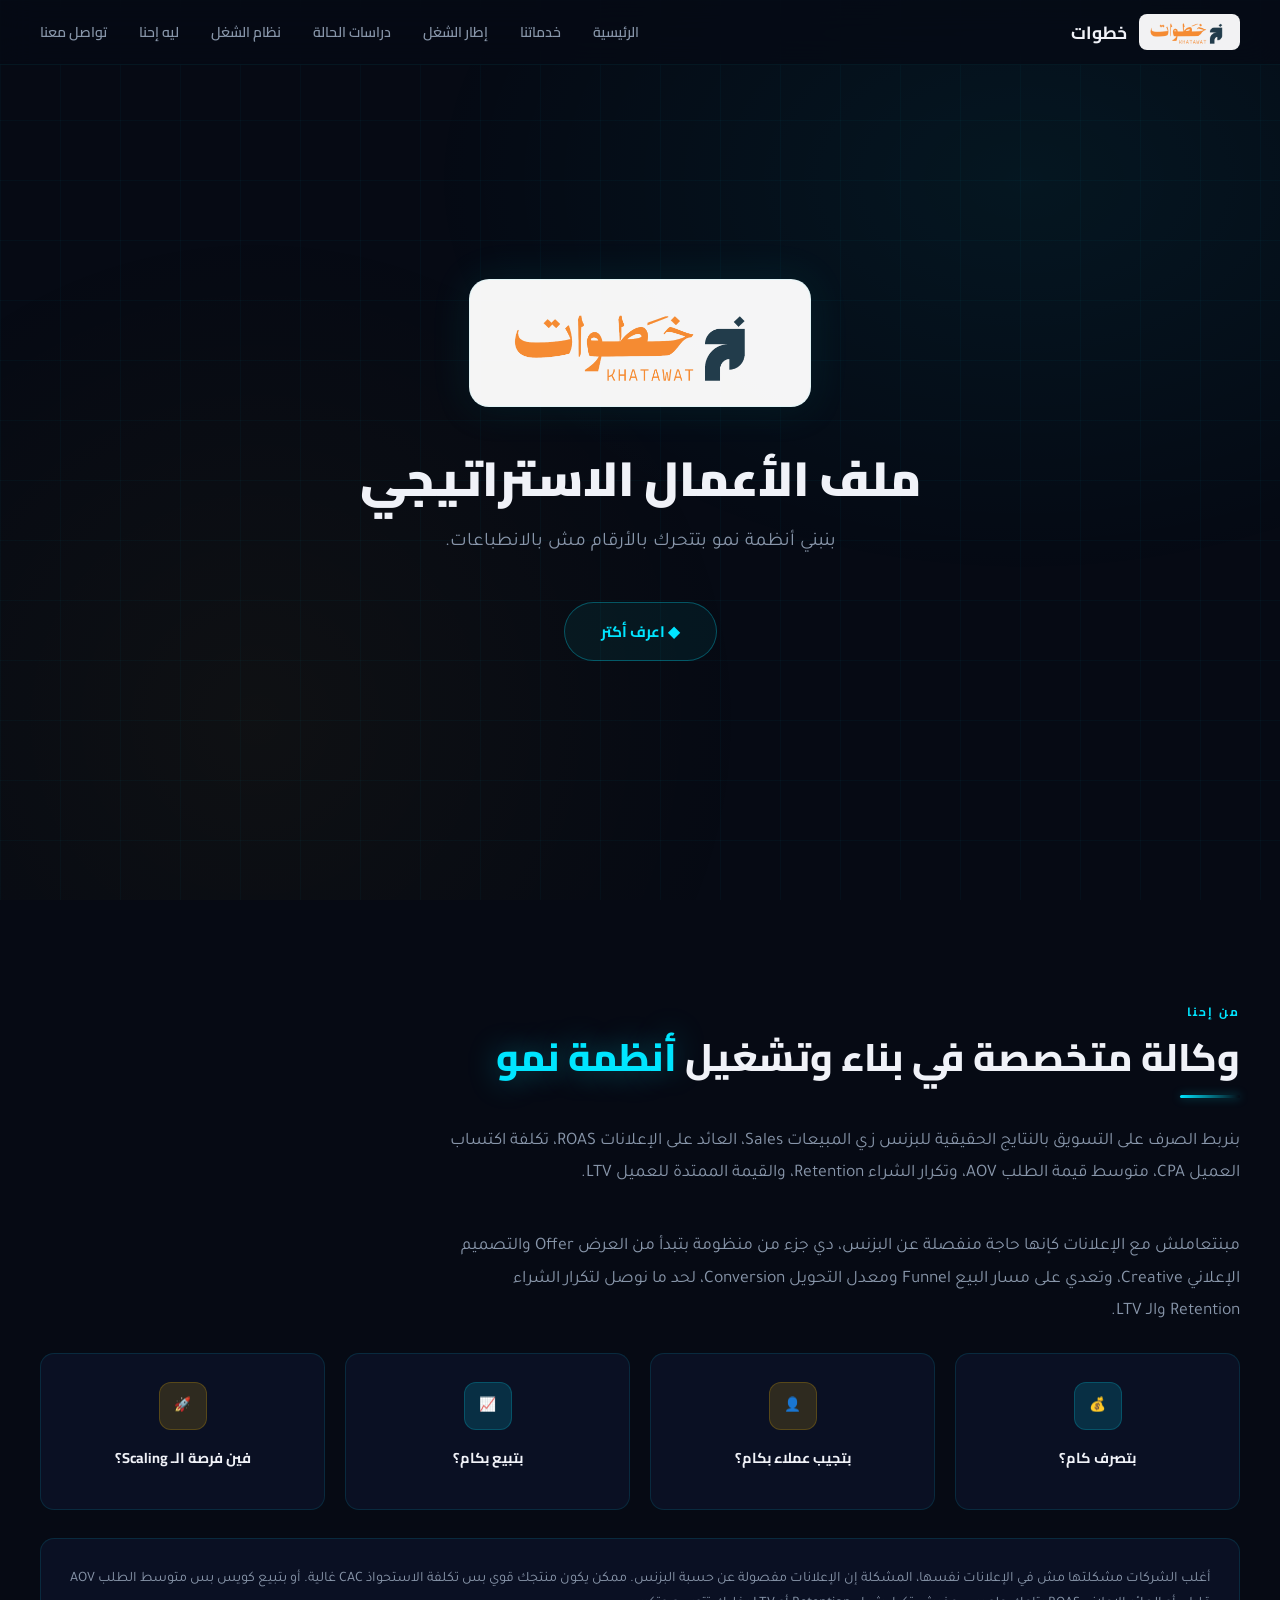
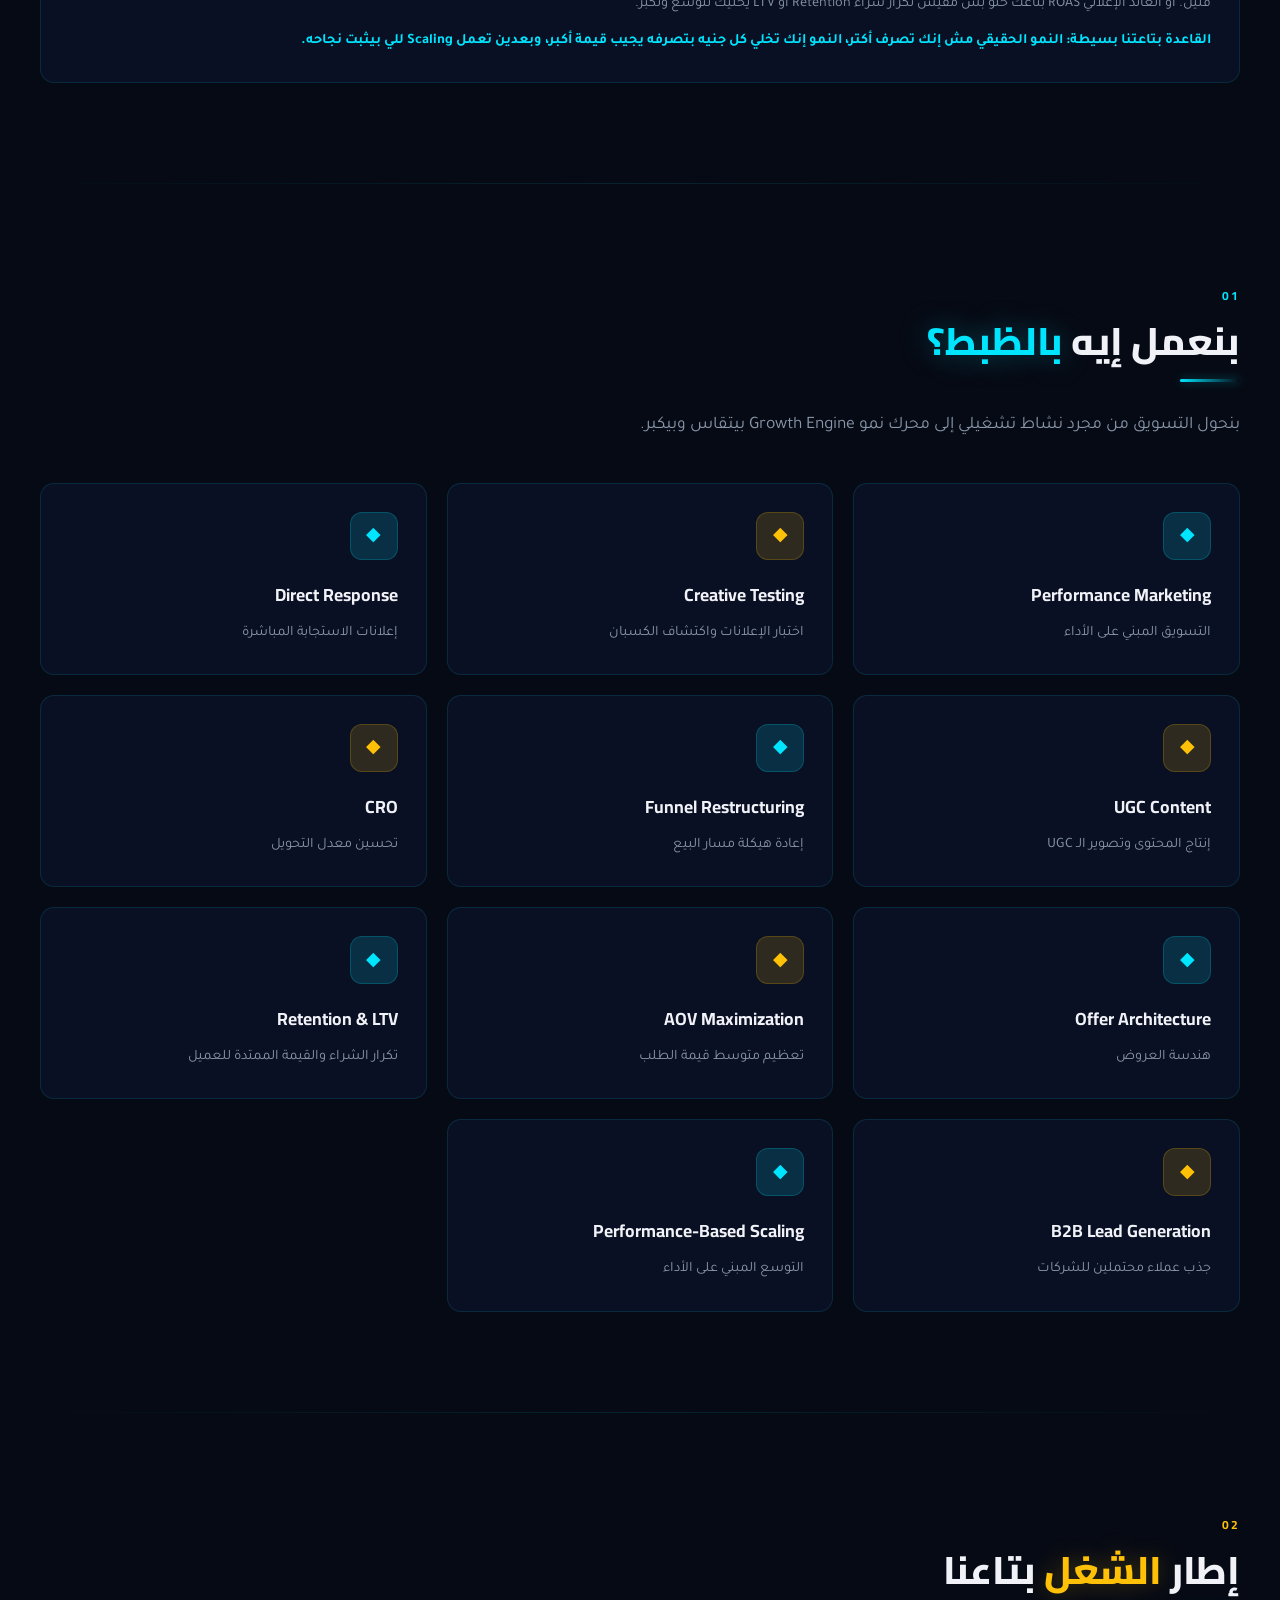
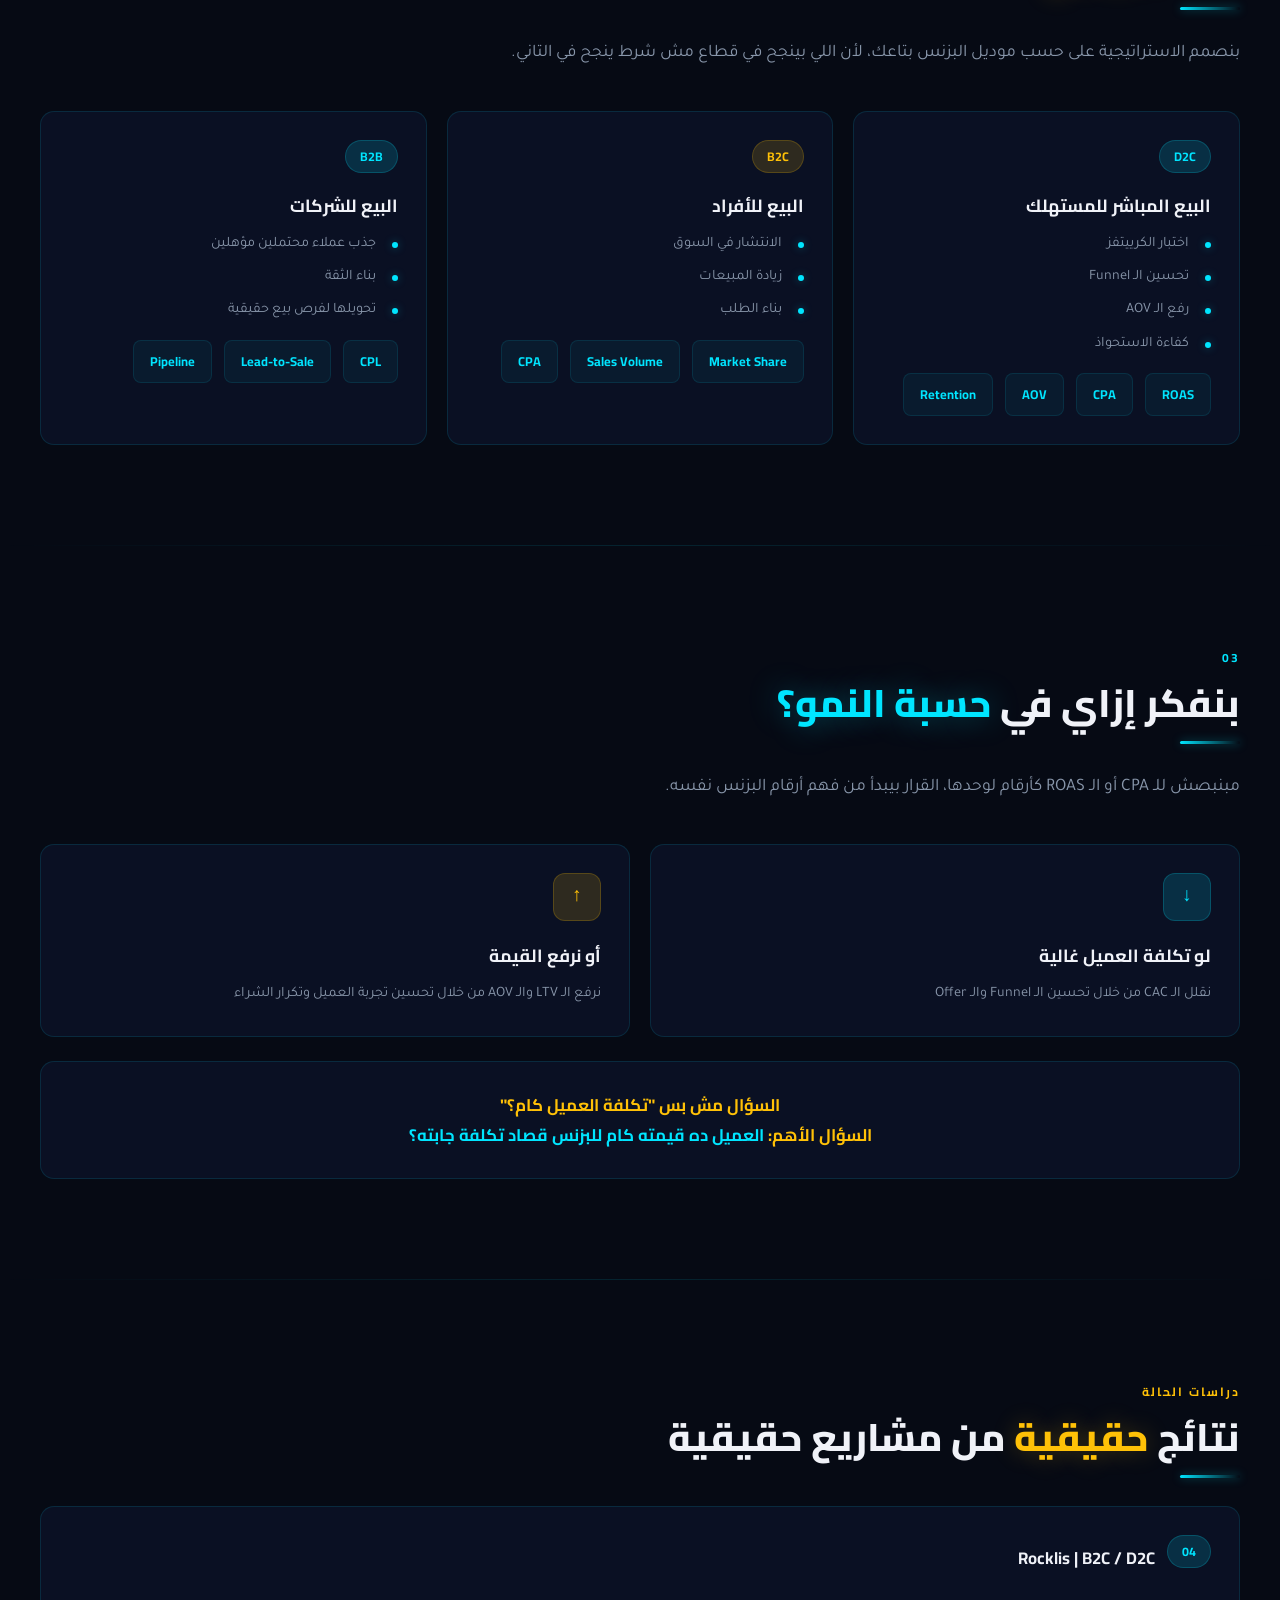
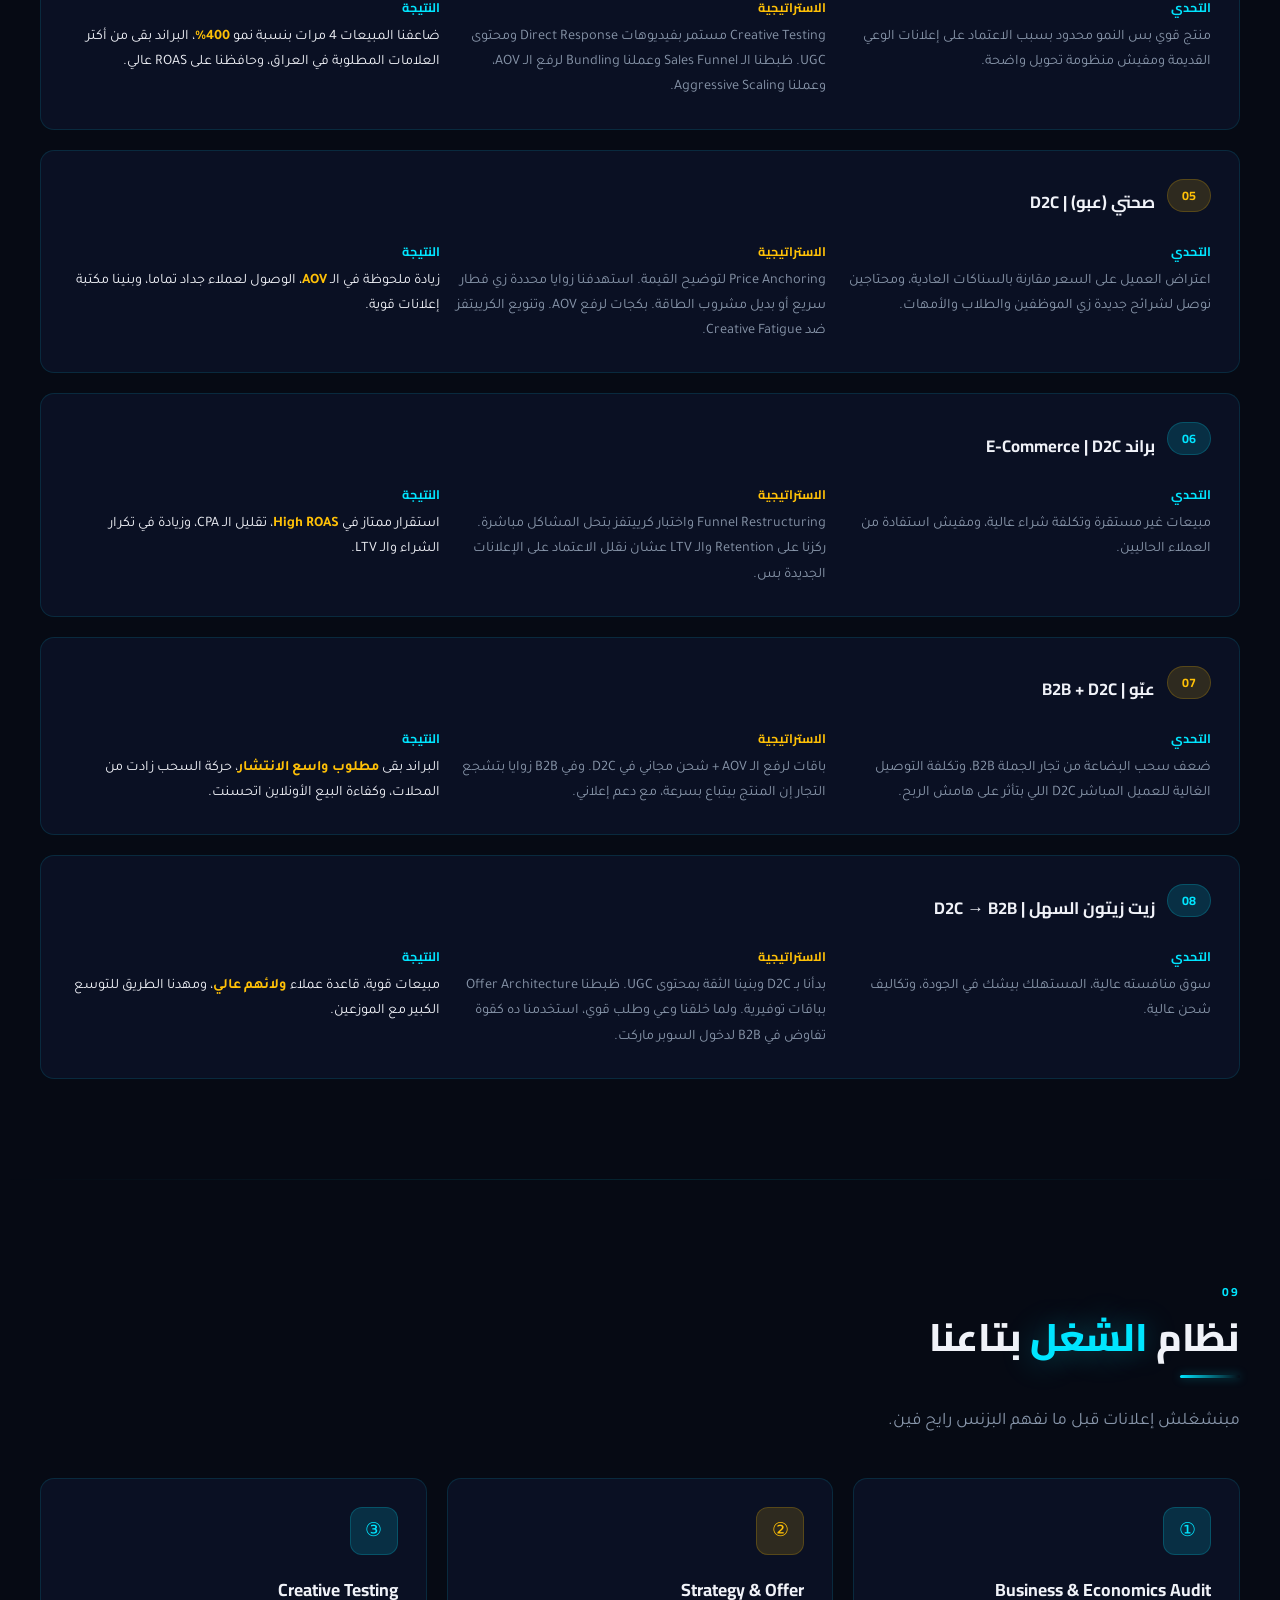
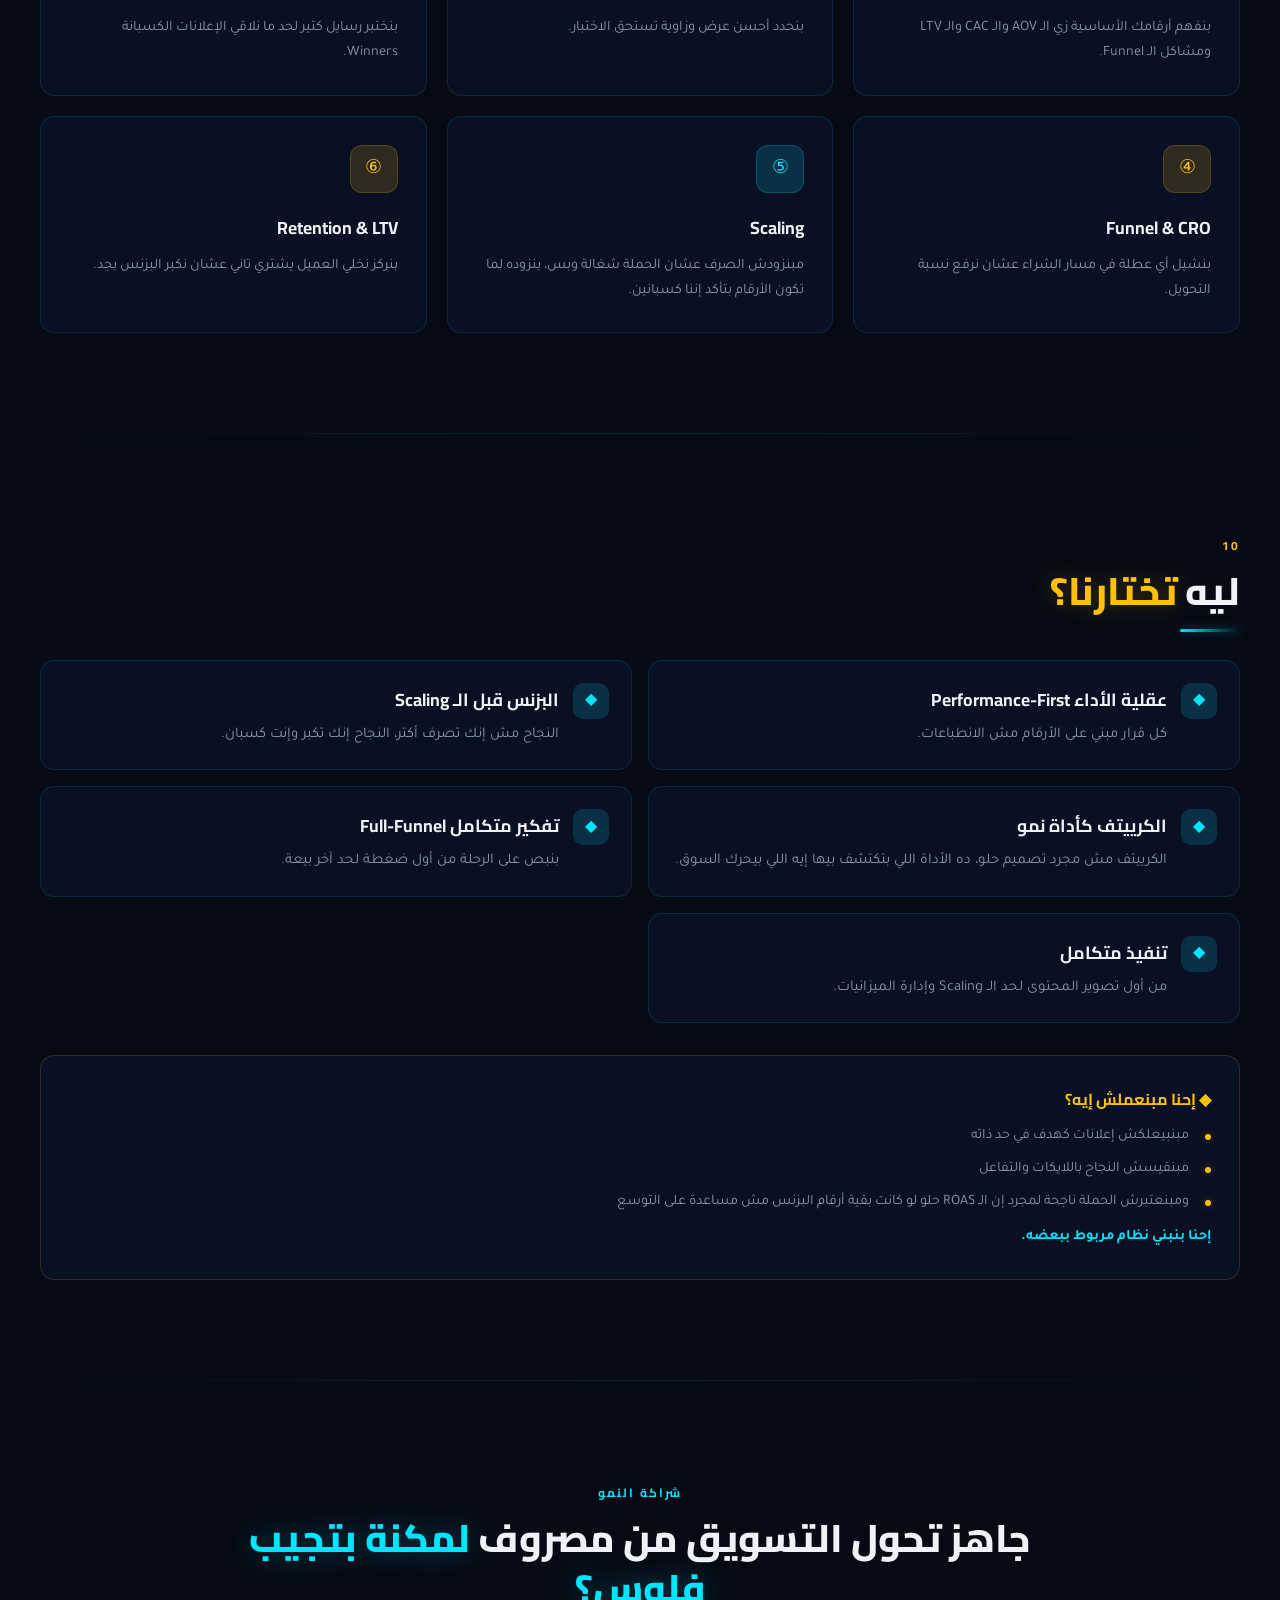
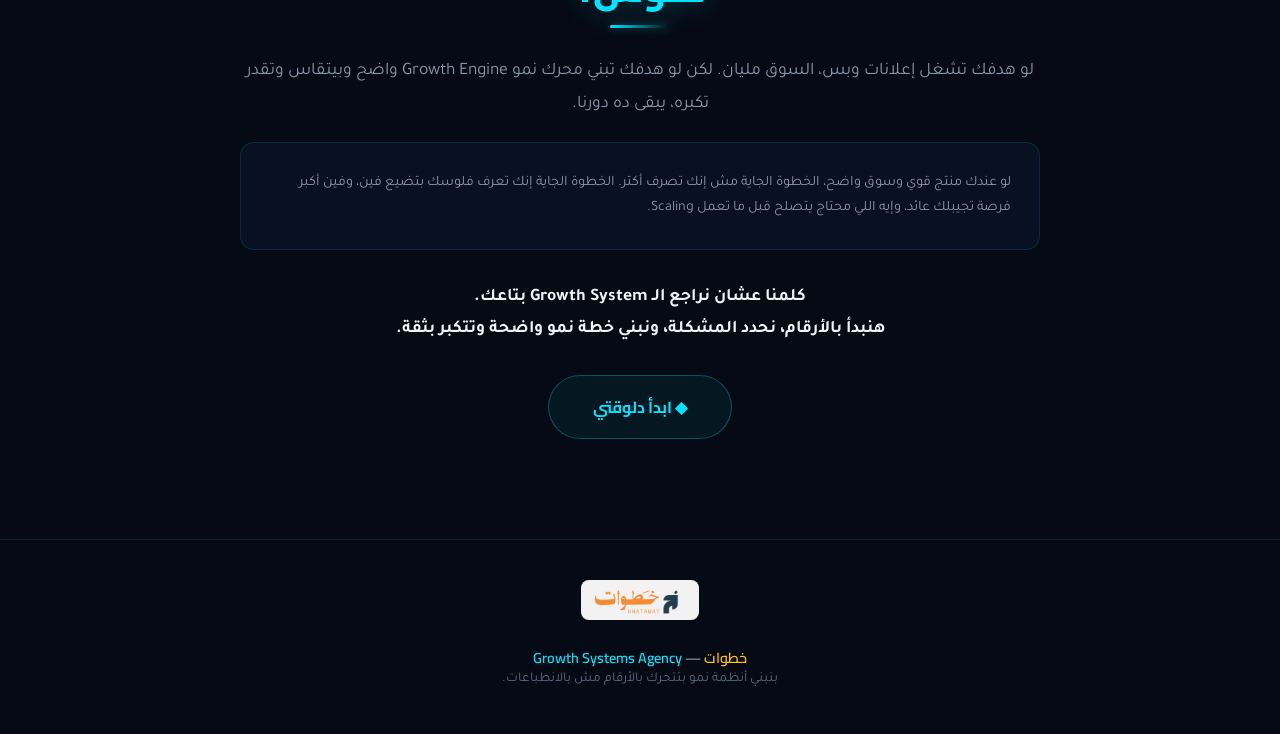
==== index.html @ 9c373b52 "feat: Khatawat Growth Systems portfolio — same design as pitch deck" ====
<!DOCTYPE html>
<html lang="ar" dir="rtl">
<head>
  <meta charset="UTF-8">
  <meta name="viewport" content="width=device-width, initial-scale=1.0">
  <title>خطوات | ملف الأعمال الاستراتيجي — Growth Systems Agency</title>
  <meta name="description" content="وكالة خطوات — بنبني أنظمة نمو بتتحرك بالأرقام مش بالانطباعات. Performance Marketing, Growth Systems, ROAS, CPA, LTV.">
  <link rel="stylesheet" href="css/styles.css">
  <link rel="icon" type="image/png" href="assets/logo.png">
</head>
<body>

<div class="bg-grid"></div>
<div class="bg-radial"></div>

<!-- ── Navbar ── -->
<nav class="navbar">
  <div class="nav-logo">
    <img src="assets/logo.png" alt="خطوات">
    <span>خطوات</span>
  </div>
  <button class="nav-toggle" aria-label="القائمة">☰</button>
  <div class="nav-links">
    <a href="#hero">الرئيسية</a>
    <a href="#services">خدماتنا</a>
    <a href="#framework">إطار الشغل</a>
    <a href="#cases">دراسات الحالة</a>
    <a href="#system">نظام الشغل</a>
    <a href="#why">ليه إحنا</a>
    <a href="#cta">تواصل معنا</a>
  </div>
</nav>

<!-- ═══════════ HERO ═══════════ -->
<section class="hero" id="hero">
  <div class="hero-logo reveal">
    <img src="assets/logo.png" alt="خطوات — Khatawat">
  </div>
  <h1 class="hero-title reveal">ملف الأعمال <span class="cyan">الاستراتيجي</span></h1>
  <p class="hero-sub reveal">بنبني أنظمة نمو بتتحرك بالأرقام مش بالانطباعات.</p>
  <a href="#about" class="hero-cta reveal">◆ اعرف أكتر</a>
</section>

<!-- ═══════════ ABOUT ═══════════ -->
<section class="section" id="about">
  <div class="section-label reveal">من إحنا</div>
  <h2 class="section-title reveal">وكالة متخصصة في بناء وتشغيل <span class="cyan">أنظمة نمو</span></h2>
  <div class="title-line reveal"></div>
  <p class="section-desc reveal">بنربط الصرف على التسويق بالنتايج الحقيقية للبزنس زي المبيعات Sales، العائد على الإعلانات ROAS، تكلفة اكتساب العميل CPA، متوسط قيمة الطلب AOV، وتكرار الشراء Retention، والقيمة الممتدة للعميل LTV.</p>
  <p class="section-desc reveal" style="margin-bottom: 24px;">مبنتعاملش مع الإعلانات كإنها حاجة منفصلة عن البزنس، دي جزء من منظومة بتبدأ من العرض Offer والتصميم الإعلاني Creative، وتعدي على مسار البيع Funnel ومعدل التحويل Conversion، لحد ما نوصل لتكرار الشراء Retention والـ LTV.</p>

  <div class="cards-grid cols-4 reveal">
    <div class="card" style="text-align:center;">
      <div class="card-icon" style="margin:0 auto 14px;"><span style="font-size:0.85rem;">💰</span></div>
      <div class="card-title" style="font-size:0.9rem;">بتصرف كام؟</div>
    </div>
    <div class="card" style="text-align:center;">
      <div class="card-icon gold" style="margin:0 auto 14px;"><span style="font-size:0.85rem;">👤</span></div>
      <div class="card-title" style="font-size:0.9rem;">بتجيب عملاء بكام؟</div>
    </div>
    <div class="card" style="text-align:center;">
      <div class="card-icon" style="margin:0 auto 14px;"><span style="font-size:0.85rem;">📈</span></div>
      <div class="card-title" style="font-size:0.9rem;">بتبيع بكام؟</div>
    </div>
    <div class="card" style="text-align:center;">
      <div class="card-icon gold" style="margin:0 auto 14px;"><span style="font-size:0.85rem;">🚀</span></div>
      <div class="card-title" style="font-size:0.9rem;">فين فرصة الـ Scaling؟</div>
    </div>
  </div>

  <div class="case-card reveal" style="margin-top:28px;">
    <p class="card-text">أغلب الشركات مشكلتها مش في الإعلانات نفسها، المشكلة إن الإعلانات مفصولة عن حسبة البزنس. ممكن يكون منتجك قوي بس تكلفة الاستحواذ CAC غالية. أو بتبيع كويس بس متوسط الطلب AOV قليل. أو العائد الإعلاني ROAS بتاعك حلو بس مفيش تكرار شراء Retention أو LTV يخليك تتوسع وتكبر.</p>
    <p class="card-text" style="margin-top:12px; color:var(--accent-cyan); font-weight:600;">القاعدة بتاعتنا بسيطة: النمو الحقيقي مش إنك تصرف أكتر، النمو إنك تخلي كل جنيه بتصرفه يجيب قيمة أكبر، وبعدين تعمل Scaling للي بيثبت نجاحه.</p>
  </div>
</section>

<div class="section-divider"></div>

<!-- ═══════════ 01: SERVICES ═══════════ -->
<section class="section" id="services">
  <div class="section-label reveal">01</div>
  <h2 class="section-title reveal">بنعمل إيه <span class="cyan">بالظبط؟</span></h2>
  <div class="title-line reveal"></div>
  <p class="section-desc reveal">بنحول التسويق من مجرد نشاط تشغيلي إلى محرك نمو Growth Engine بيتقاس وبيكبر.</p>

  <div class="cards-grid cols-3">
    <div class="card reveal">
      <div class="card-icon">◆</div>
      <div class="card-title">Performance Marketing</div>
      <div class="card-text">التسويق المبني على الأداء</div>
    </div>
    <div class="card reveal">
      <div class="card-icon gold">◆</div>
      <div class="card-title">Creative Testing</div>
      <div class="card-text">اختبار الإعلانات واكتشاف الكسبان</div>
    </div>
    <div class="card reveal">
      <div class="card-icon">◆</div>
      <div class="card-title">Direct Response</div>
      <div class="card-text">إعلانات الاستجابة المباشرة</div>
    </div>
    <div class="card reveal">
      <div class="card-icon gold">◆</div>
      <div class="card-title">UGC Content</div>
      <div class="card-text">إنتاج المحتوى وتصوير الـ UGC</div>
    </div>
    <div class="card reveal">
      <div class="card-icon">◆</div>
      <div class="card-title">Funnel Restructuring</div>
      <div class="card-text">إعادة هيكلة مسار البيع</div>
    </div>
    <div class="card reveal">
      <div class="card-icon gold">◆</div>
      <div class="card-title">CRO</div>
      <div class="card-text">تحسين معدل التحويل</div>
    </div>
    <div class="card reveal">
      <div class="card-icon">◆</div>
      <div class="card-title">Offer Architecture</div>
      <div class="card-text">هندسة العروض</div>
    </div>
    <div class="card reveal">
      <div class="card-icon gold">◆</div>
      <div class="card-title">AOV Maximization</div>
      <div class="card-text">تعظيم متوسط قيمة الطلب</div>
    </div>
    <div class="card reveal">
      <div class="card-icon">◆</div>
      <div class="card-title">Retention & LTV</div>
      <div class="card-text">تكرار الشراء والقيمة الممتدة للعميل</div>
    </div>
    <div class="card reveal">
      <div class="card-icon gold">◆</div>
      <div class="card-title">B2B Lead Generation</div>
      <div class="card-text">جذب عملاء محتملين للشركات</div>
    </div>
    <div class="card reveal">
      <div class="card-icon">◆</div>
      <div class="card-title">Performance-Based Scaling</div>
      <div class="card-text">التوسع المبني على الأداء</div>
    </div>
  </div>
</section>

<div class="section-divider"></div>

<!-- ═══════════ 02: FRAMEWORK ═══════════ -->
<section class="section" id="framework">
  <div class="section-label gold reveal">02</div>
  <h2 class="section-title reveal">إطار <span class="gold">الشغل</span> بتاعنا</h2>
  <div class="title-line reveal"></div>
  <p class="section-desc reveal">بنصمم الاستراتيجية على حسب موديل البزنس بتاعك، لأن اللي بينجح في قطاع مش شرط ينجح في التاني.</p>

  <div class="cards-grid cols-3">
    <div class="card reveal">
      <div class="case-badge" style="margin-bottom:16px;">D2C</div>
      <div class="card-title">البيع المباشر للمستهلك</div>
      <ul class="bullet-list">
        <li>اختبار الكرييتفز</li>
        <li>تحسين الـ Funnel</li>
        <li>رفع الـ AOV</li>
        <li>كفاءة الاستحواذ</li>
      </ul>
      <div class="case-highlights" style="margin-top:16px;">
        <div class="case-highlight"><span class="num" style="font-size:0.8rem;">ROAS</span></div>
        <div class="case-highlight"><span class="num" style="font-size:0.8rem;">CPA</span></div>
        <div class="case-highlight"><span class="num" style="font-size:0.8rem;">AOV</span></div>
        <div class="case-highlight"><span class="num" style="font-size:0.8rem;">Retention</span></div>
      </div>
    </div>
    <div class="card reveal">
      <div class="case-badge" style="margin-bottom:16px; background:var(--accent-gold-dim); color:var(--accent-gold); border-color:rgba(255,193,7,0.2);">B2C</div>
      <div class="card-title">البيع للأفراد</div>
      <ul class="bullet-list">
        <li>الانتشار في السوق</li>
        <li>زيادة المبيعات</li>
        <li>بناء الطلب</li>
      </ul>
      <div class="case-highlights" style="margin-top:16px;">
        <div class="case-highlight"><span class="num" style="font-size:0.8rem;">Market Share</span></div>
        <div class="case-highlight"><span class="num" style="font-size:0.8rem;">Sales Volume</span></div>
        <div class="case-highlight"><span class="num" style="font-size:0.8rem;">CPA</span></div>
      </div>
    </div>
    <div class="card reveal">
      <div class="case-badge" style="margin-bottom:16px;">B2B</div>
      <div class="card-title">البيع للشركات</div>
      <ul class="bullet-list">
        <li>جذب عملاء محتملين مؤهلين</li>
        <li>بناء الثقة</li>
        <li>تحويلها لفرص بيع حقيقية</li>
      </ul>
      <div class="case-highlights" style="margin-top:16px;">
        <div class="case-highlight"><span class="num" style="font-size:0.8rem;">CPL</span></div>
        <div class="case-highlight"><span class="num" style="font-size:0.8rem;">Lead-to-Sale</span></div>
        <div class="case-highlight"><span class="num" style="font-size:0.8rem;">Pipeline</span></div>
      </div>
    </div>
  </div>
</section>

<div class="section-divider"></div>

<!-- ═══════════ 03: GROWTH MATH ═══════════ -->
<section class="section" id="growth">
  <div class="section-label reveal">03</div>
  <h2 class="section-title reveal">بنفكر إزاي في <span class="cyan">حسبة النمو؟</span></h2>
  <div class="title-line reveal"></div>
  <p class="section-desc reveal">مبنبصش للـ CPA أو الـ ROAS كأرقام لوحدها، القرار بيبدأ من فهم أرقام البزنس نفسه.</p>

  <div class="cards-grid cols-2 reveal">
    <div class="card">
      <div class="card-icon">↓</div>
      <div class="card-title">لو تكلفة العميل غالية</div>
      <div class="card-text">نقلل الـ CAC من خلال تحسين الـ Funnel والـ Offer</div>
    </div>
    <div class="card">
      <div class="card-icon gold">↑</div>
      <div class="card-title">أو نرفع القيمة</div>
      <div class="card-text">نرفع الـ LTV والـ AOV من خلال تحسين تجربة العميل وتكرار الشراء</div>
    </div>
  </div>

  <div class="case-card reveal" style="margin-top:24px; text-align:center;">
    <p style="font-family:'Cairo',sans-serif; font-size:1.05rem; font-weight:700; color:var(--accent-gold); line-height:1.8;">السؤال مش بس "تكلفة العميل كام؟"<br>السؤال الأهم: <span style="color:var(--accent-cyan);">العميل ده قيمته كام للبزنس قصاد تكلفة جابته؟</span></p>
  </div>
</section>

<div class="section-divider"></div>

<!-- ═══════════ 04–08: CASE STUDIES ═══════════ -->
<section class="section" id="cases">
  <div class="section-label gold reveal">دراسات الحالة</div>
  <h2 class="section-title reveal">نتائج <span class="gold">حقيقية</span> من مشاريع حقيقية</h2>
  <div class="title-line reveal"></div>

  <!-- Case 04: Rocklis -->
  <div class="case-card reveal" style="margin-bottom:20px;">
    <div style="display:flex; align-items:center; gap:12px; margin-bottom:14px;">
      <span class="case-badge">04</span>
      <span style="font-family:'Cairo',sans-serif; font-weight:700; color:var(--text-heading); font-size:1.05rem;">Rocklis | B2C / D2C</span>
    </div>
    <div class="cards-grid cols-3" style="gap:14px;">
      <div>
        <div style="font-size:0.78rem; color:var(--accent-cyan); font-family:'Cairo',sans-serif; font-weight:700; margin-bottom:6px;">التحدي</div>
        <div class="card-text">منتج قوي بس النمو محدود بسبب الاعتماد على إعلانات الوعي القديمة ومفيش منظومة تحويل واضحة.</div>
      </div>
      <div>
        <div style="font-size:0.78rem; color:var(--accent-gold); font-family:'Cairo',sans-serif; font-weight:700; margin-bottom:6px;">الاستراتيجية</div>
        <div class="card-text">Creative Testing مستمر بفيديوهات Direct Response ومحتوى UGC. ظبطنا الـ Sales Funnel وعملنا Bundling لرفع الـ AOV، وعملنا Aggressive Scaling.</div>
      </div>
      <div>
        <div style="font-size:0.78rem; color:var(--accent-cyan); font-family:'Cairo',sans-serif; font-weight:700; margin-bottom:6px;">النتيجة</div>
        <div class="card-text" style="color:var(--text-heading);">ضاعفنا المبيعات 4 مرات بنسبة نمو <strong style="color:var(--accent-gold);">400%</strong>، البراند بقى من أكتر العلامات المطلوبة في العراق، وحافظنا على ROAS عالي.</div>
      </div>
    </div>
  </div>

  <!-- Case 05: صحتي (عبو) -->
  <div class="case-card reveal" style="margin-bottom:20px;">
    <div style="display:flex; align-items:center; gap:12px; margin-bottom:14px;">
      <span class="case-badge" style="background:var(--accent-gold-dim); color:var(--accent-gold); border-color:rgba(255,193,7,0.2);">05</span>
      <span style="font-family:'Cairo',sans-serif; font-weight:700; color:var(--text-heading); font-size:1.05rem;">صحتي (عبو) | D2C</span>
    </div>
    <div class="cards-grid cols-3" style="gap:14px;">
      <div>
        <div style="font-size:0.78rem; color:var(--accent-cyan); font-family:'Cairo',sans-serif; font-weight:700; margin-bottom:6px;">التحدي</div>
        <div class="card-text">اعتراض العميل على السعر مقارنة بالسناكات العادية، ومحتاجين نوصل لشرائح جديدة زي الموظفين والطلاب والأمهات.</div>
      </div>
      <div>
        <div style="font-size:0.78rem; color:var(--accent-gold); font-family:'Cairo',sans-serif; font-weight:700; margin-bottom:6px;">الاستراتيجية</div>
        <div class="card-text">Price Anchoring لتوضيح القيمة. استهدفنا زوايا محددة زي فطار سريع أو بديل مشروب الطاقة. بكجات لرفع AOV. وتنويع الكرييتفز ضد Creative Fatigue.</div>
      </div>
      <div>
        <div style="font-size:0.78rem; color:var(--accent-cyan); font-family:'Cairo',sans-serif; font-weight:700; margin-bottom:6px;">النتيجة</div>
        <div class="card-text" style="color:var(--text-heading);">زيادة ملحوظة في الـ <strong style="color:var(--accent-gold);">AOV</strong>، الوصول لعملاء جداد تماما، وبنينا مكتبة إعلانات قوية.</div>
      </div>
    </div>
  </div>

  <!-- Case 06: E-Commerce Brand -->
  <div class="case-card reveal" style="margin-bottom:20px;">
    <div style="display:flex; align-items:center; gap:12px; margin-bottom:14px;">
      <span class="case-badge">06</span>
      <span style="font-family:'Cairo',sans-serif; font-weight:700; color:var(--text-heading); font-size:1.05rem;">براند E-Commerce | D2C</span>
    </div>
    <div class="cards-grid cols-3" style="gap:14px;">
      <div>
        <div style="font-size:0.78rem; color:var(--accent-cyan); font-family:'Cairo',sans-serif; font-weight:700; margin-bottom:6px;">التحدي</div>
        <div class="card-text">مبيعات غير مستقرة وتكلفة شراء عالية، ومفيش استفادة من العملاء الحاليين.</div>
      </div>
      <div>
        <div style="font-size:0.78rem; color:var(--accent-gold); font-family:'Cairo',sans-serif; font-weight:700; margin-bottom:6px;">الاستراتيجية</div>
        <div class="card-text">Funnel Restructuring واختبار كرييتفز بتحل المشاكل مباشرة. ركزنا على Retention والـ LTV عشان نقلل الاعتماد على الإعلانات الجديدة بس.</div>
      </div>
      <div>
        <div style="font-size:0.78rem; color:var(--accent-cyan); font-family:'Cairo',sans-serif; font-weight:700; margin-bottom:6px;">النتيجة</div>
        <div class="card-text" style="color:var(--text-heading);">استقرار ممتاز في <strong style="color:var(--accent-gold);">High ROAS</strong>، تقليل الـ CPA، وزيادة في تكرار الشراء والـ LTV.</div>
      </div>
    </div>
  </div>

  <!-- Case 07: عبّو B2B + D2C -->
  <div class="case-card reveal" style="margin-bottom:20px;">
    <div style="display:flex; align-items:center; gap:12px; margin-bottom:14px;">
      <span class="case-badge" style="background:var(--accent-gold-dim); color:var(--accent-gold); border-color:rgba(255,193,7,0.2);">07</span>
      <span style="font-family:'Cairo',sans-serif; font-weight:700; color:var(--text-heading); font-size:1.05rem;">عبّو | B2B + D2C</span>
    </div>
    <div class="cards-grid cols-3" style="gap:14px;">
      <div>
        <div style="font-size:0.78rem; color:var(--accent-cyan); font-family:'Cairo',sans-serif; font-weight:700; margin-bottom:6px;">التحدي</div>
        <div class="card-text">ضعف سحب البضاعة من تجار الجملة B2B، وتكلفة التوصيل الغالية للعميل المباشر D2C اللي بتأثر على هامش الربح.</div>
      </div>
      <div>
        <div style="font-size:0.78rem; color:var(--accent-gold); font-family:'Cairo',sans-serif; font-weight:700; margin-bottom:6px;">الاستراتيجية</div>
        <div class="card-text">باقات لرفع الـ AOV + شحن مجاني في D2C. وفي B2B زوايا بتشجع التجار إن المنتج بيتباع بسرعة، مع دعم إعلاني.</div>
      </div>
      <div>
        <div style="font-size:0.78rem; color:var(--accent-cyan); font-family:'Cairo',sans-serif; font-weight:700; margin-bottom:6px;">النتيجة</div>
        <div class="card-text" style="color:var(--text-heading);">البراند بقى <strong style="color:var(--accent-gold);">مطلوب واسع الانتشار</strong>، حركة السحب زادت من المحلات، وكفاءة البيع الأونلاين اتحسنت.</div>
      </div>
    </div>
  </div>

  <!-- Case 08: زيت زيتون السهل -->
  <div class="case-card reveal">
    <div style="display:flex; align-items:center; gap:12px; margin-bottom:14px;">
      <span class="case-badge">08</span>
      <span style="font-family:'Cairo',sans-serif; font-weight:700; color:var(--text-heading); font-size:1.05rem;">زيت زيتون السهل | D2C → B2B</span>
    </div>
    <div class="cards-grid cols-3" style="gap:14px;">
      <div>
        <div style="font-size:0.78rem; color:var(--accent-cyan); font-family:'Cairo',sans-serif; font-weight:700; margin-bottom:6px;">التحدي</div>
        <div class="card-text">سوق منافسته عالية، المستهلك بيشك في الجودة، وتكاليف شحن عالية.</div>
      </div>
      <div>
        <div style="font-size:0.78rem; color:var(--accent-gold); font-family:'Cairo',sans-serif; font-weight:700; margin-bottom:6px;">الاستراتيجية</div>
        <div class="card-text">بدأنا بـ D2C وبنينا الثقة بمحتوى UGC. ظبطنا Offer Architecture بباقات توفيرية. ولما خلقنا وعي وطلب قوي، استخدمنا ده كقوة تفاوض في B2B لدخول السوبر ماركت.</div>
      </div>
      <div>
        <div style="font-size:0.78rem; color:var(--accent-cyan); font-family:'Cairo',sans-serif; font-weight:700; margin-bottom:6px;">النتيجة</div>
        <div class="card-text" style="color:var(--text-heading);">مبيعات قوية، قاعدة عملاء <strong style="color:var(--accent-gold);">ولائهم عالي</strong>، ومهدنا الطريق للتوسع الكبير مع الموزعين.</div>
      </div>
    </div>
  </div>
</section>

<div class="section-divider"></div>

<!-- ═══════════ 09: SYSTEM ═══════════ -->
<section class="section" id="system">
  <div class="section-label reveal">09</div>
  <h2 class="section-title reveal">نظام <span class="cyan">الشغل</span> بتاعنا</h2>
  <div class="title-line reveal"></div>
  <p class="section-desc reveal">مبنشغلش إعلانات قبل ما نفهم البزنس رايح فين.</p>

  <div class="cards-grid cols-3">
    <div class="card reveal">
      <div class="card-icon">①</div>
      <div class="card-title">Business & Economics Audit</div>
      <div class="card-text">بنفهم أرقامك الأساسية زي الـ AOV والـ CAC والـ LTV ومشاكل الـ Funnel.</div>
    </div>
    <div class="card reveal">
      <div class="card-icon gold">②</div>
      <div class="card-title">Strategy & Offer</div>
      <div class="card-text">بنحدد أحسن عرض وزاوية تستحق الاختبار.</div>
    </div>
    <div class="card reveal">
      <div class="card-icon">③</div>
      <div class="card-title">Creative Testing</div>
      <div class="card-text">بنختبر رسايل كتير لحد ما نلاقي الإعلانات الكسبانة Winners.</div>
    </div>
    <div class="card reveal">
      <div class="card-icon gold">④</div>
      <div class="card-title">Funnel & CRO</div>
      <div class="card-text">بنشيل أي عطلة في مسار الشراء عشان نرفع نسبة التحويل.</div>
    </div>
    <div class="card reveal">
      <div class="card-icon">⑤</div>
      <div class="card-title">Scaling</div>
      <div class="card-text">مبنزودش الصرف عشان الحملة شغالة وبس، بنزوده لما تكون الأرقام بتأكد إننا كسبانين.</div>
    </div>
    <div class="card reveal">
      <div class="card-icon gold">⑥</div>
      <div class="card-title">Retention & LTV</div>
      <div class="card-text">بنركز نخلي العميل يشتري تاني عشان نكبر البزنس بجد.</div>
    </div>
  </div>
</section>

<div class="section-divider"></div>

<!-- ═══════════ 10: WHY US ═══════════ -->
<section class="section" id="why">
  <div class="section-label gold reveal">10</div>
  <h2 class="section-title reveal">ليه <span class="gold">تختارنا؟</span></h2>
  <div class="title-line reveal"></div>

  <div class="feature-grid">
    <div class="feature-item reveal">
      <div class="feature-icon">◆</div>
      <div>
        <div class="card-title" style="margin-bottom:6px;">عقلية الأداء Performance-First</div>
        <div class="feature-text">كل قرار مبني على الأرقام مش الانطباعات.</div>
      </div>
    </div>
    <div class="feature-item reveal">
      <div class="feature-icon">◆</div>
      <div>
        <div class="card-title" style="margin-bottom:6px;">البزنس قبل الـ Scaling</div>
        <div class="feature-text">النجاح مش إنك تصرف أكتر، النجاح إنك تكبر وإنت كسبان.</div>
      </div>
    </div>
    <div class="feature-item reveal">
      <div class="feature-icon">◆</div>
      <div>
        <div class="card-title" style="margin-bottom:6px;">الكرييتف كأداة نمو</div>
        <div class="feature-text">الكرييتف مش مجرد تصميم حلو، ده الأداة اللي بتكتشف بيها إيه اللي بيحرك السوق.</div>
      </div>
    </div>
    <div class="feature-item reveal">
      <div class="feature-icon">◆</div>
      <div>
        <div class="card-title" style="margin-bottom:6px;">تفكير متكامل Full-Funnel</div>
        <div class="feature-text">بنبص على الرحلة من أول ضغطة لحد آخر بيعة.</div>
      </div>
    </div>
    <div class="feature-item reveal">
      <div class="feature-icon">◆</div>
      <div>
        <div class="card-title" style="margin-bottom:6px;">تنفيذ متكامل</div>
        <div class="feature-text">من أول تصوير المحتوى لحد الـ Scaling وإدارة الميزانيات.</div>
      </div>
    </div>
  </div>

  <!-- 11: What We Don't Do -->
  <div class="case-card reveal" style="margin-top:32px; border-color:var(--border-gold);">
    <div style="font-family:'Cairo',sans-serif; font-size:1rem; font-weight:700; color:var(--accent-gold); margin-bottom:10px;">◆ إحنا مبنعملش إيه؟</div>
    <ul class="bullet-list">
      <li class="gold-bullet">مبنبيعلكش إعلانات كهدف في حد ذاته</li>
      <li class="gold-bullet">مبنقيسش النجاح باللايكات والتفاعل</li>
      <li class="gold-bullet">ومبنعتبرش الحملة ناجحة لمجرد إن الـ ROAS حلو لو كانت بقية أرقام البزنس مش مساعدة على التوسع</li>
    </ul>
    <p class="card-text" style="margin-top:10px; color:var(--accent-cyan); font-weight:600;">إحنا بنبني نظام مربوط ببعضه.</p>
  </div>
</section>

<div class="section-divider"></div>

<!-- ═══════════ 12 + 13: CTA ═══════════ -->
<section class="section" id="cta" style="text-align:center;">
  <div class="section-label reveal">شراكة النمو</div>
  <h2 class="section-title reveal" style="max-width:800px; margin:0 auto 12px;">جاهز تحول التسويق من مصروف <span class="cyan">لمكنة بتجيب فلوس؟</span></h2>
  <div class="title-line reveal" style="margin:0 auto 28px;"></div>

  <p class="section-desc reveal" style="margin:0 auto 20px; text-align:center;">لو هدفك تشغل إعلانات وبس، السوق مليان. لكن لو هدفك تبني محرك نمو Growth Engine واضح وبيتقاس وتقدر تكبره، يبقى ده دورنا.</p>

  <div class="case-card reveal" style="max-width:800px; margin:0 auto 32px; text-align:right;">
    <p class="card-text">لو عندك منتج قوي وسوق واضح، الخطوة الجاية مش إنك تصرف أكتر. الخطوة الجاية إنك تعرف فلوسك بتضيع فين، وفين أكبر فرصة تجيبلك عائد، وإيه اللي محتاج يتصلح قبل ما تعمل Scaling.</p>
  </div>

  <p class="section-desc reveal" style="margin:0 auto 28px; text-align:center; color:var(--text-heading); font-weight:600;">كلمنا عشان نراجع الـ Growth System بتاعك.<br>هنبدأ بالأرقام، نحدد المشكلة، ونبني خطة نمو واضحة وتتكبر بثقة.</p>

  <a href="https://wa.me/" target="_blank" rel="noopener" class="glow-btn reveal" style="font-size:1rem; padding:16px 44px;">◆ ابدأ دلوقتي</a>
</section>

<!-- ── Footer ── -->
<footer class="footer">
  <div class="footer-logo"><img src="assets/logo.png" alt="خطوات"></div>
  <p class="footer-tagline"><span class="gold">خطوات</span> — <span class="cyan">Growth Systems Agency</span></p>
  <p class="footer-text">بنبني أنظمة نمو بتتحرك بالأرقام مش بالانطباعات.</p>
</footer>

<script src="js/app.js"></script>
</body>
</html>
---- css/styles.css ----
/* ============================================
   KHATAWAT PORTFOLIO — Design System
   Same theme as Pitch Deck | Scrolling Page
   ============================================ */

@import url('https://fonts.googleapis.com/css2?family=Cairo:wght@400;600;700;800;900&family=Tajawal:wght@300;400;500;700&display=swap');

:root {
  --bg-primary: #060a14;
  --bg-secondary: #0b1020;
  --bg-card: rgba(12, 18, 38, 0.88);
  --bg-card-hover: rgba(18, 28, 58, 0.95);
  --accent-cyan: #00e5ff;
  --accent-cyan-dim: rgba(0, 229, 255, 0.15);
  --accent-cyan-glow: rgba(0, 229, 255, 0.35);
  --accent-gold: #ffc107;
  --accent-gold-dim: rgba(255, 193, 7, 0.15);
  --accent-gold-glow: rgba(255, 193, 7, 0.3);
  --text-primary: #e4e8f0;
  --text-secondary: #8896aa;
  --text-heading: #f0f2f8;
  --text-muted: #5a6a80;
  --border-subtle: rgba(0, 229, 255, 0.12);
  --border-gold: rgba(255, 193, 7, 0.15);
  --radius-sm: 8px;
  --radius-md: 14px;
  --radius-lg: 20px;
  --transition-fast: 0.2s cubic-bezier(0.4, 0, 0.2, 1);
  --transition-smooth: 0.4s cubic-bezier(0.4, 0, 0.2, 1);
}

*, *::before, *::after { margin: 0; padding: 0; box-sizing: border-box; }

html { font-size: 16px; scroll-behavior: smooth; }

body {
  font-family: 'Tajawal', sans-serif;
  background: var(--bg-primary);
  color: var(--text-primary);
  direction: rtl;
  -webkit-font-smoothing: antialiased;
  overflow-x: hidden;
}

h1, h2, h3, h4 {
  font-family: 'Cairo', sans-serif;
  color: var(--text-heading);
  line-height: 1.3;
}

a { text-decoration: none; color: inherit; }

/* ── Background ── */
.bg-grid {
  position: fixed; top: 0; left: 0; width: 100%; height: 100%; z-index: 0; pointer-events: none;
  background-image:
    linear-gradient(rgba(0, 229, 255, 0.03) 1px, transparent 1px),
    linear-gradient(90deg, rgba(0, 229, 255, 0.03) 1px, transparent 1px);
  background-size: 60px 60px;
}

.bg-radial {
  position: fixed; top: 0; left: 0; width: 100%; height: 100%; z-index: 0; pointer-events: none;
  background:
    radial-gradient(ellipse 600px 400px at 80% 20%, rgba(0, 229, 255, 0.06), transparent),
    radial-gradient(ellipse 500px 500px at 20% 80%, rgba(255, 193, 7, 0.04), transparent);
}

/* ── Navbar ── */
.navbar {
  position: fixed; top: 0; right: 0; width: 100%; z-index: 1000;
  padding: 14px 40px;
  display: flex; align-items: center; justify-content: space-between;
  background: rgba(6, 10, 20, 0.75);
  backdrop-filter: blur(16px);
  border-bottom: 1px solid rgba(0, 229, 255, 0.06);
  transition: all var(--transition-smooth);
}

.navbar.scrolled {
  padding: 10px 40px;
  background: rgba(6, 10, 20, 0.92);
  border-bottom-color: rgba(0, 229, 255, 0.12);
}

.nav-logo { display: flex; align-items: center; gap: 12px; }

.nav-logo img { height: 36px; width: auto; background: rgba(255,255,255,0.95); border-radius: 8px; padding: 4px 10px; }

.nav-logo span {
  font-family: 'Cairo', sans-serif; font-size: 1.1rem; font-weight: 700;
  color: var(--text-heading);
}

.nav-links { display: flex; gap: 32px; }

.nav-links a {
  font-family: 'Cairo', sans-serif; font-size: 0.88rem; font-weight: 600;
  color: var(--text-secondary); transition: color var(--transition-fast);
  position: relative;
}

.nav-links a:hover, .nav-links a.active { color: var(--accent-cyan); }

.nav-links a::after {
  content: ''; position: absolute; bottom: -4px; right: 0; width: 0; height: 2px;
  background: var(--accent-cyan); border-radius: 2px;
  transition: width var(--transition-fast);
}

.nav-links a:hover::after, .nav-links a.active::after { width: 100%; }

.nav-toggle { display: none; background: none; border: none; color: var(--accent-cyan); font-size: 1.4rem; cursor: pointer; }

/* ── Sections ── */
.section {
  position: relative; z-index: 1;
  padding: 100px 40px;
  max-width: 1280px;
  margin: 0 auto;
}

.section-label {
  display: inline-block; font-family: 'Cairo', sans-serif;
  font-size: 0.75rem; font-weight: 700; text-transform: uppercase;
  letter-spacing: 2px; color: var(--accent-cyan); margin-bottom: 10px; opacity: 0.7;
}

.section-label.gold { color: var(--accent-gold); }

.section-title {
  font-size: 2.4rem; font-weight: 800; margin-bottom: 12px;
}

.section-title .cyan { color: var(--accent-cyan); text-shadow: 0 0 30px var(--accent-cyan-glow); }
.section-title .gold { color: var(--accent-gold); text-shadow: 0 0 25px var(--accent-gold-glow); }

.title-line {
  width: 60px; height: 3px; border-radius: 3px; margin-bottom: 28px;
  background: linear-gradient(90deg, var(--accent-cyan), transparent);
  box-shadow: 0 0 10px var(--accent-cyan-glow);
}

.section-desc {
  font-size: 1.1rem; color: var(--text-secondary); line-height: 1.85;
  max-width: 800px; margin-bottom: 40px;
}

/* ── Hero ── */
.hero {
  min-height: 100vh; display: flex; align-items: center; justify-content: center;
  text-align: center; flex-direction: column; position: relative; z-index: 1;
  padding: 120px 40px 80px;
}

.hero-logo {
  display: inline-flex; align-items: center; justify-content: center;
  background: rgba(255, 255, 255, 0.96); border-radius: var(--radius-lg);
  padding: 18px 40px; margin-bottom: 40px;
  box-shadow: 0 0 40px rgba(0, 229, 255, 0.1), 0 4px 30px rgba(0, 0, 0, 0.3);
  border: 1px solid rgba(0, 229, 255, 0.08);
  animation: float 6s ease-in-out infinite;
}

.hero-logo img { max-width: 260px; height: auto; display: block; }

.hero-title { font-size: 3rem; font-weight: 900; margin-bottom: 16px; }

.hero-sub {
  font-size: 1.2rem; color: var(--text-secondary); max-width: 650px;
  line-height: 1.9; margin-bottom: 40px;
}

.hero-cta {
  display: inline-flex; align-items: center; gap: 10px;
  padding: 14px 36px; border-radius: 50px;
  font-family: 'Cairo', sans-serif; font-size: 0.95rem; font-weight: 700;
  color: var(--accent-cyan); background: rgba(0, 229, 255, 0.06);
  border: 1.5px solid rgba(0, 229, 255, 0.3);
  transition: all var(--transition-fast); cursor: pointer;
  animation: glow-pulse 3s ease-in-out infinite;
}

.hero-cta:hover {
  background: rgba(0, 229, 255, 0.12); border-color: var(--accent-cyan);
  box-shadow: 0 0 25px var(--accent-cyan-glow); transform: translateY(-2px); color: #fff;
}

/* ── Cards Grid ── */
.cards-grid { display: grid; gap: 20px; }
.cards-grid.cols-3 { grid-template-columns: repeat(3, 1fr); }
.cards-grid.cols-2 { grid-template-columns: repeat(2, 1fr); }
.cards-grid.cols-4 { grid-template-columns: repeat(4, 1fr); }

.card {
  background: var(--bg-card); border: 1px solid var(--border-subtle);
  border-radius: var(--radius-md); padding: 28px;
  transition: all var(--transition-smooth); position: relative; overflow: hidden;
}

.card::before {
  content: ''; position: absolute; top: 0; right: 0; width: 100%; height: 2px;
  background: linear-gradient(90deg, var(--accent-cyan), transparent);
  opacity: 0; transition: opacity var(--transition-fast);
}

.card:hover {
  background: var(--bg-card-hover); border-color: rgba(0, 229, 255, 0.25);
  transform: translateY(-4px);
  box-shadow: 0 8px 30px rgba(0, 0, 0, 0.3), 0 0 20px rgba(0, 229, 255, 0.06);
}

.card:hover::before { opacity: 1; }

.card-icon {
  width: 48px; height: 48px; border-radius: 12px;
  background: var(--accent-cyan-dim); display: flex; align-items: center; justify-content: center;
  color: var(--accent-cyan); font-size: 1.2rem; margin-bottom: 18px;
  border: 1px solid rgba(0, 229, 255, 0.2);
}

.card-icon.gold { background: var(--accent-gold-dim); color: var(--accent-gold); border-color: rgba(255, 193, 7, 0.2); }

.card-title {
  font-family: 'Cairo', sans-serif; font-size: 1.1rem; font-weight: 700;
  color: var(--text-heading); margin-bottom: 10px;
}

.card-text { font-size: 0.9rem; color: var(--text-secondary); line-height: 1.75; }

/* ── Stats ── */
.stats-grid { display: grid; gap: 20px; }
.stats-grid.cols-4 { grid-template-columns: repeat(4, 1fr); }
.stats-grid.cols-3 { grid-template-columns: repeat(3, 1fr); }

.stat-card {
  background: var(--bg-card); border: 1px solid var(--border-subtle);
  border-radius: var(--radius-md); padding: 30px 20px; text-align: center;
  transition: all var(--transition-smooth);
}

.stat-card:hover {
  border-color: rgba(0, 229, 255, 0.25); transform: translateY(-3px);
  box-shadow: 0 6px 25px rgba(0, 0, 0, 0.3);
}

.stat-number {
  font-family: 'Cairo', sans-serif; font-size: 2.8rem; font-weight: 900;
  color: var(--accent-cyan); text-shadow: 0 0 30px var(--accent-cyan-glow);
  line-height: 1.1; margin-bottom: 8px; direction: ltr; display: inline-block;
}

.stat-number.gold { color: var(--accent-gold); text-shadow: 0 0 25px var(--accent-gold-glow); }

.stat-label { font-size: 0.85rem; color: var(--text-secondary); line-height: 1.6; }

/* ── Case Cards ── */
.case-card {
  background: var(--bg-card); border: 1px solid var(--border-subtle);
  border-radius: var(--radius-md); padding: 28px;
  transition: all var(--transition-smooth);
}

.case-card:hover { border-color: rgba(0, 229, 255, 0.2); background: var(--bg-card-hover); transform: translateY(-3px); }

.case-badge {
  display: inline-block; padding: 4px 14px; border-radius: 50px;
  font-family: 'Cairo', sans-serif; font-size: 0.78rem; font-weight: 700;
  background: var(--accent-cyan-dim); color: var(--accent-cyan);
  border: 1px solid rgba(0, 229, 255, 0.2); margin-bottom: 14px;
}

.case-highlights { display: flex; flex-wrap: wrap; gap: 12px; margin-top: 14px; }

.case-highlight {
  padding: 8px 16px; border-radius: var(--radius-sm);
  background: rgba(0, 229, 255, 0.05); border: 1px solid rgba(0, 229, 255, 0.1);
}

.case-highlight .num {
  font-family: 'Cairo', sans-serif; font-size: 1.1rem; font-weight: 700;
  color: var(--accent-cyan); direction: ltr; display: inline;
}

.case-highlight .label { font-size: 0.78rem; color: var(--text-muted); display: block; margin-top: 2px; }

.bullet-list { list-style: none; padding: 0; }

.bullet-list li {
  position: relative; padding-right: 22px; margin-bottom: 8px;
  font-size: 0.9rem; color: var(--text-secondary); line-height: 1.75;
}

.bullet-list li::before {
  content: ''; position: absolute; right: 0; top: 10px;
  width: 6px; height: 6px; border-radius: 50%;
  background: var(--accent-cyan); box-shadow: 0 0 8px var(--accent-cyan-glow);
}

.bullet-list li.gold-bullet::before { background: var(--accent-gold); box-shadow: 0 0 8px var(--accent-gold-glow); }

/* ── Feature Grid ── */
.feature-grid { display: grid; grid-template-columns: repeat(2, 1fr); gap: 16px; }

.feature-item {
  display: flex; align-items: flex-start; gap: 14px;
  background: var(--bg-card); border: 1px solid var(--border-subtle);
  border-radius: var(--radius-md); padding: 22px;
  transition: all var(--transition-smooth);
}

.feature-item:hover { border-color: rgba(0, 229, 255, 0.2); transform: translateY(-2px); }

.feature-icon {
  flex-shrink: 0; width: 36px; height: 36px; border-radius: 10px;
  background: var(--accent-cyan-dim); display: flex; align-items: center; justify-content: center;
  color: var(--accent-cyan); font-size: 1rem;
}

.feature-text { font-size: 0.93rem; color: var(--text-secondary); line-height: 1.7; }

/* ── Glow Buttons ── */
.glow-btn {
  display: inline-flex; align-items: center; gap: 8px;
  padding: 12px 28px; border-radius: 50px;
  font-family: 'Cairo', sans-serif; font-size: 0.88rem; font-weight: 700;
  color: var(--accent-cyan); background: rgba(0, 229, 255, 0.06);
  border: 1.5px solid rgba(0, 229, 255, 0.3);
  transition: all var(--transition-fast); cursor: pointer;
}

.glow-btn:hover {
  background: rgba(0, 229, 255, 0.12); border-color: var(--accent-cyan);
  box-shadow: 0 0 25px var(--accent-cyan-glow); transform: translateY(-2px); color: #fff;
}

.glow-btn.gold { color: var(--accent-gold); background: rgba(255, 193, 7, 0.06); border-color: rgba(255, 193, 7, 0.3); }
.glow-btn.gold:hover { background: rgba(255, 193, 7, 0.12); border-color: var(--accent-gold); box-shadow: 0 0 25px var(--accent-gold-glow); color: #fff; }

/* ── Divider ── */
.section-divider {
  width: 100%; max-width: 1280px; margin: 0 auto;
  height: 1px; background: linear-gradient(90deg, transparent, var(--border-subtle), transparent);
  position: relative; z-index: 1;
}

/* ── Footer ── */
.footer {
  position: relative; z-index: 1;
  text-align: center; padding: 40px;
  border-top: 1px solid var(--border-subtle);
}

.footer-logo img { height: 40px; background: rgba(255,255,255,0.95); border-radius: 8px; padding: 4px 12px; margin-bottom: 16px; }

.footer-text { font-size: 0.85rem; color: var(--text-muted); margin-bottom: 6px; }

.footer-tagline {
  font-family: 'Cairo', sans-serif; font-size: 0.9rem; font-weight: 600;
  color: var(--text-secondary);
}

.footer-tagline .cyan { color: var(--accent-cyan); }
.footer-tagline .gold { color: var(--accent-gold); }

/* ── Animations ── */
@keyframes glow-pulse {
  0%, 100% { box-shadow: 0 0 10px rgba(0, 229, 255, 0.1); }
  50% { box-shadow: 0 0 25px rgba(0, 229, 255, 0.25), 0 0 50px rgba(0, 229, 255, 0.08); }
}

@keyframes float {
  0%, 100% { transform: translateY(0); }
  50% { transform: translateY(-8px); }
}

.reveal {
  opacity: 0; transform: translateY(24px);
  transition: opacity 0.6s ease, transform 0.6s ease;
}

.reveal.visible {
  opacity: 1; transform: translateY(0);
}

.reveal:nth-child(2) { transition-delay: 0.08s; }
.reveal:nth-child(3) { transition-delay: 0.16s; }
.reveal:nth-child(4) { transition-delay: 0.24s; }
.reveal:nth-child(5) { transition-delay: 0.32s; }
.reveal:nth-child(6) { transition-delay: 0.40s; }
.reveal:nth-child(7) { transition-delay: 0.48s; }

/* ── Responsive ── */
@media (max-width: 1100px) {
  .cards-grid.cols-3, .cards-grid.cols-4 { grid-template-columns: repeat(2, 1fr); }
  .stats-grid.cols-4 { grid-template-columns: repeat(2, 1fr); }
  .section-title { font-size: 2rem; }
  .hero-title { font-size: 2.4rem; }
}

@media (max-width: 768px) {
  .section { padding: 70px 20px; }
  .hero { padding: 100px 20px 60px; }
  .hero-title { font-size: 1.9rem; }
  .hero-sub { font-size: 1rem; }
  .hero-logo img { max-width: 180px; }
  .section-title { font-size: 1.7rem; }

  .cards-grid.cols-3, .cards-grid.cols-2, .cards-grid.cols-4,
  .feature-grid { grid-template-columns: 1fr; }

  .stats-grid.cols-4, .stats-grid.cols-3 { grid-template-columns: repeat(2, 1fr); }

  .navbar { padding: 12px 20px; }
  .nav-links { display: none; flex-direction: column; position: absolute; top: 100%; right: 0; width: 100%; background: rgba(6,10,20,0.95); padding: 20px; gap: 20px; border-bottom: 1px solid var(--border-subtle); }
  .nav-links.open { display: flex; }
  .nav-toggle { display: block; }
  .stat-number { font-size: 2rem; }
}

@media (max-width: 480px) {
  .hero-title { font-size: 1.5rem; }
  .section-title { font-size: 1.4rem; }
  .stats-grid.cols-4, .stats-grid.cols-3 { grid-template-columns: 1fr 1fr; }
  .stat-number { font-size: 1.7rem; }
}
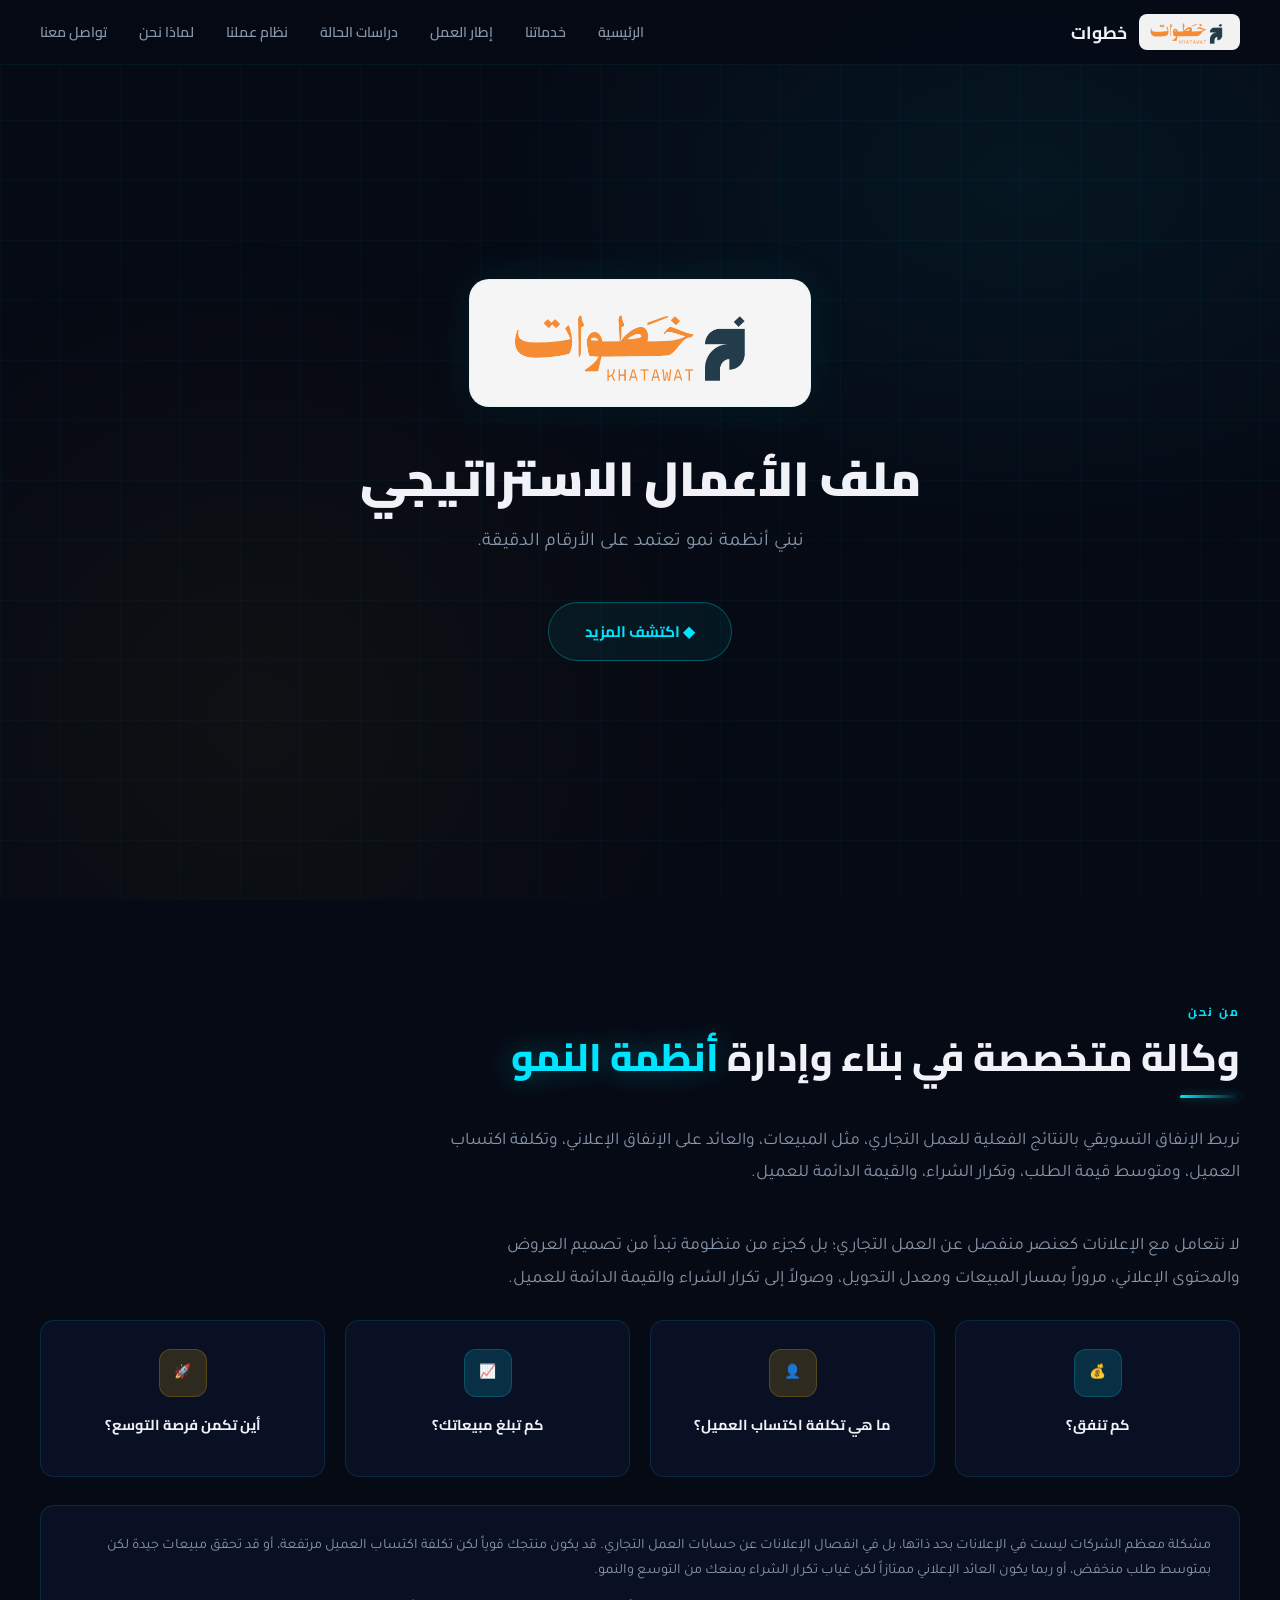
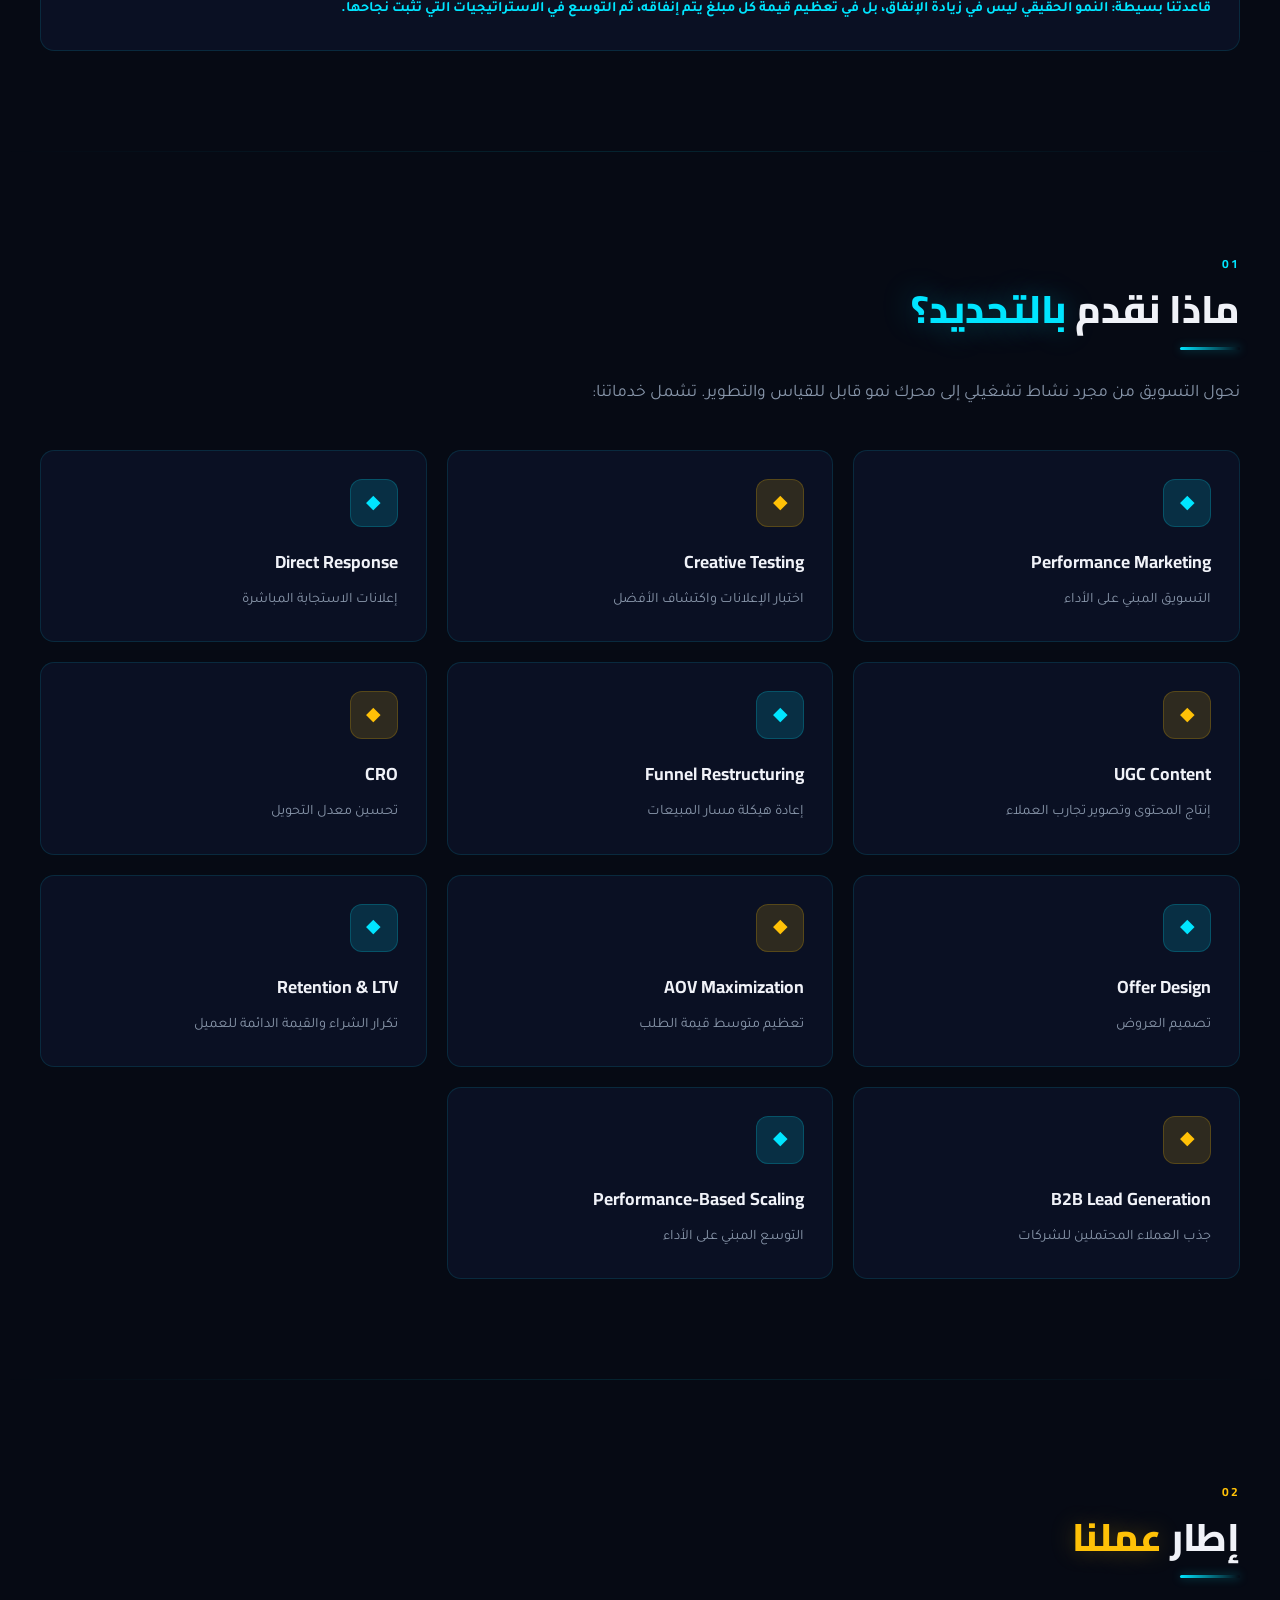
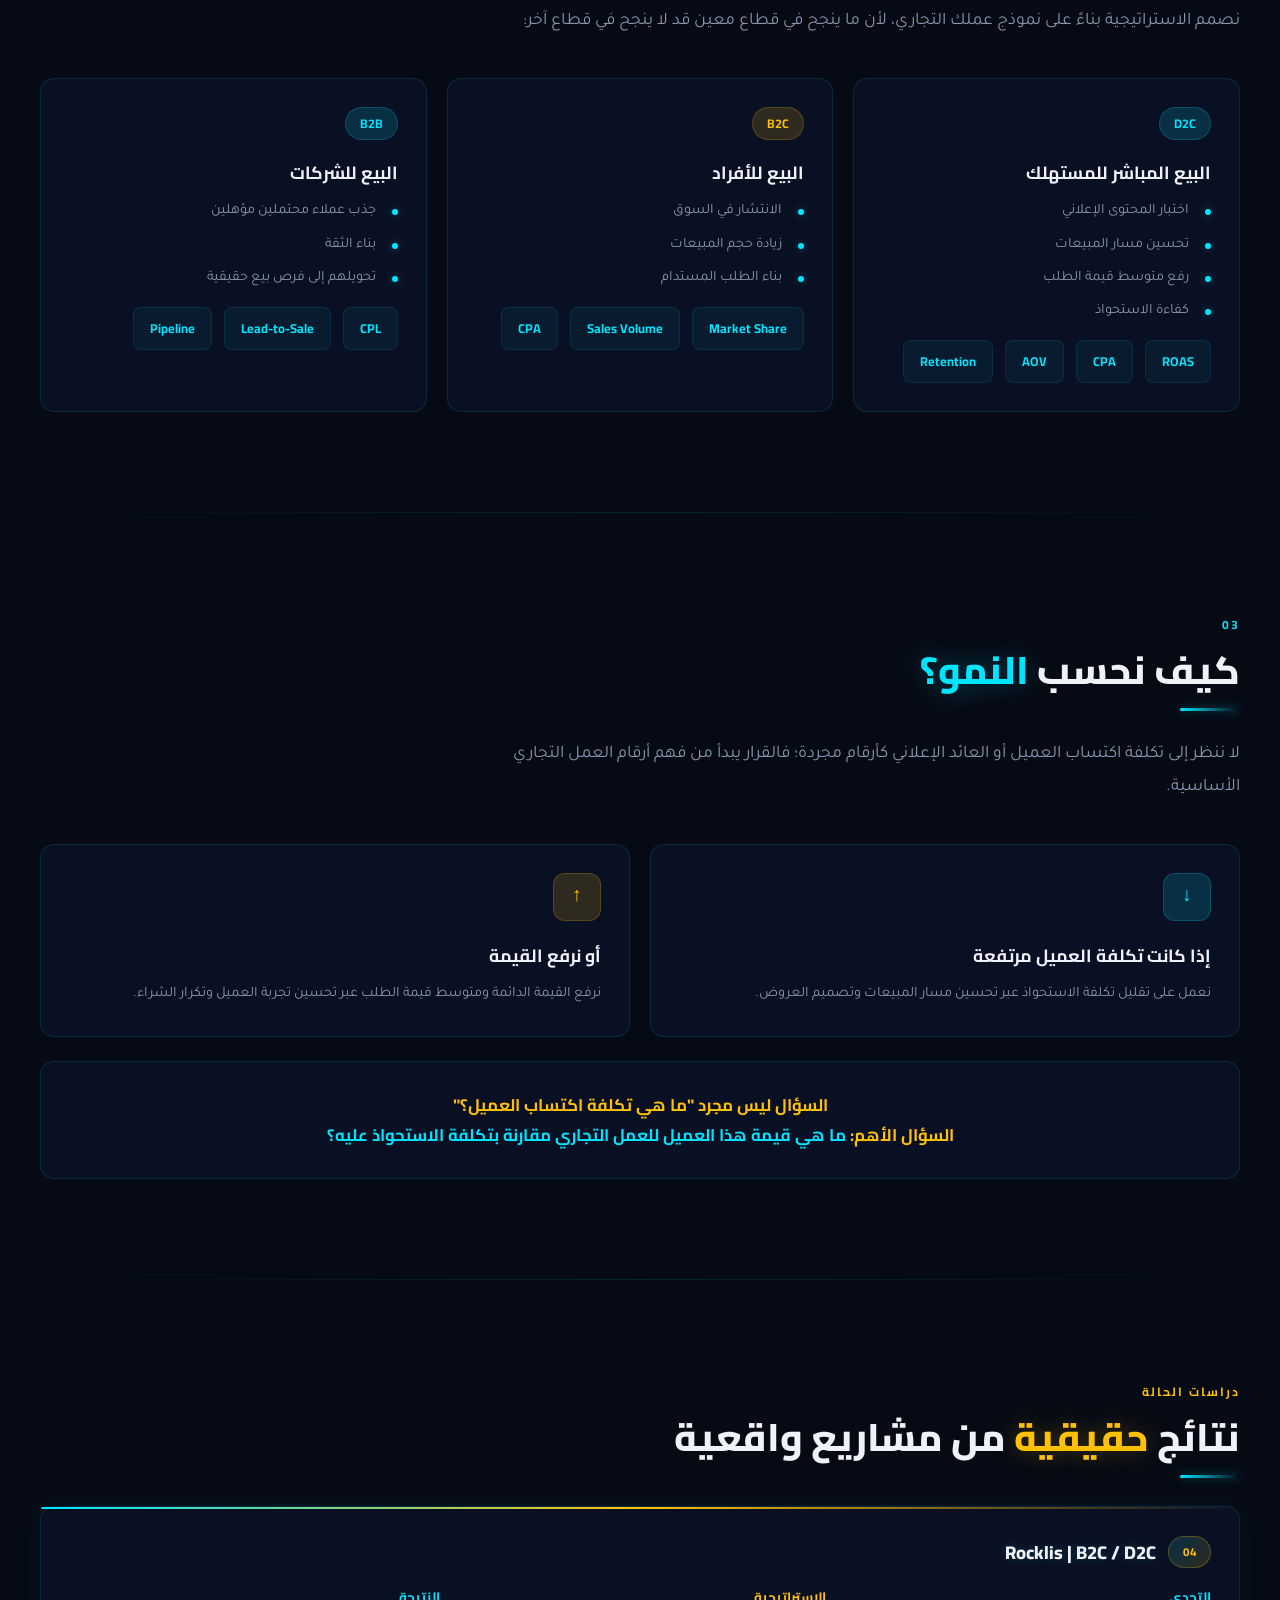
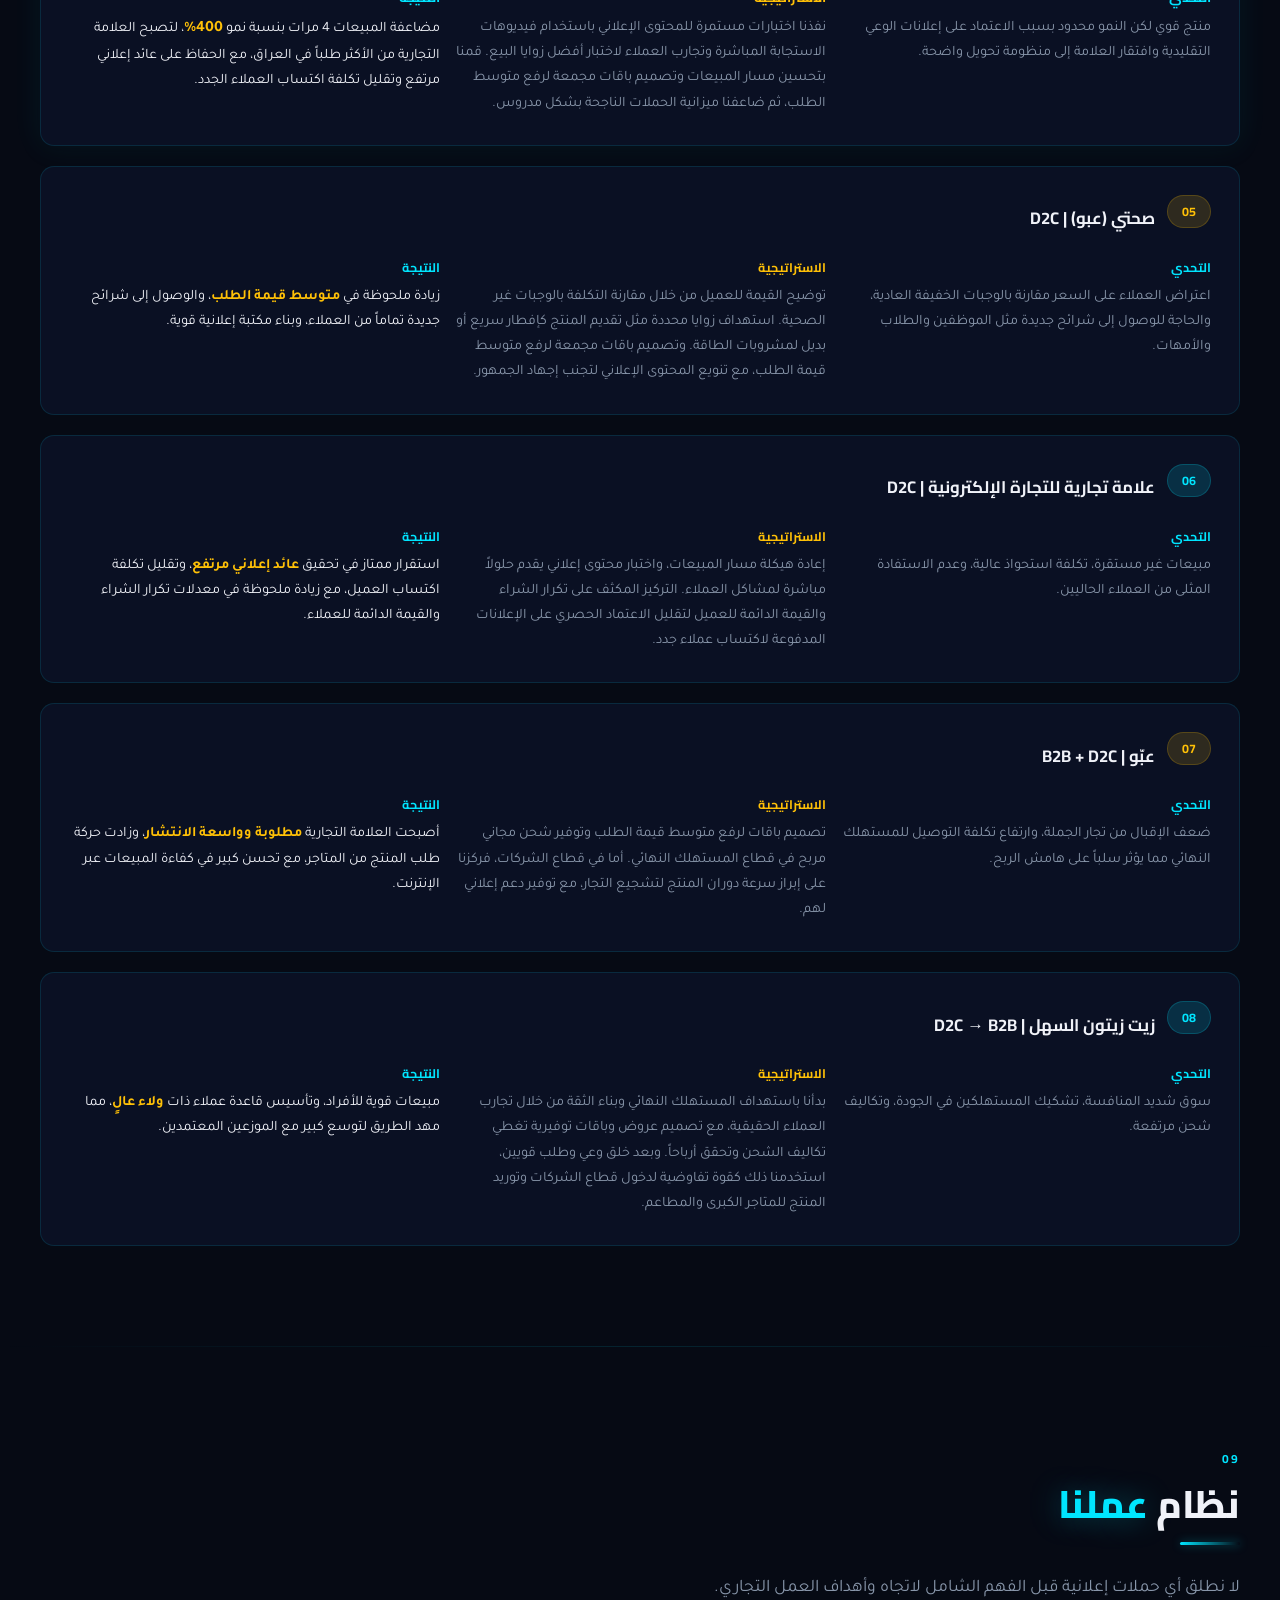
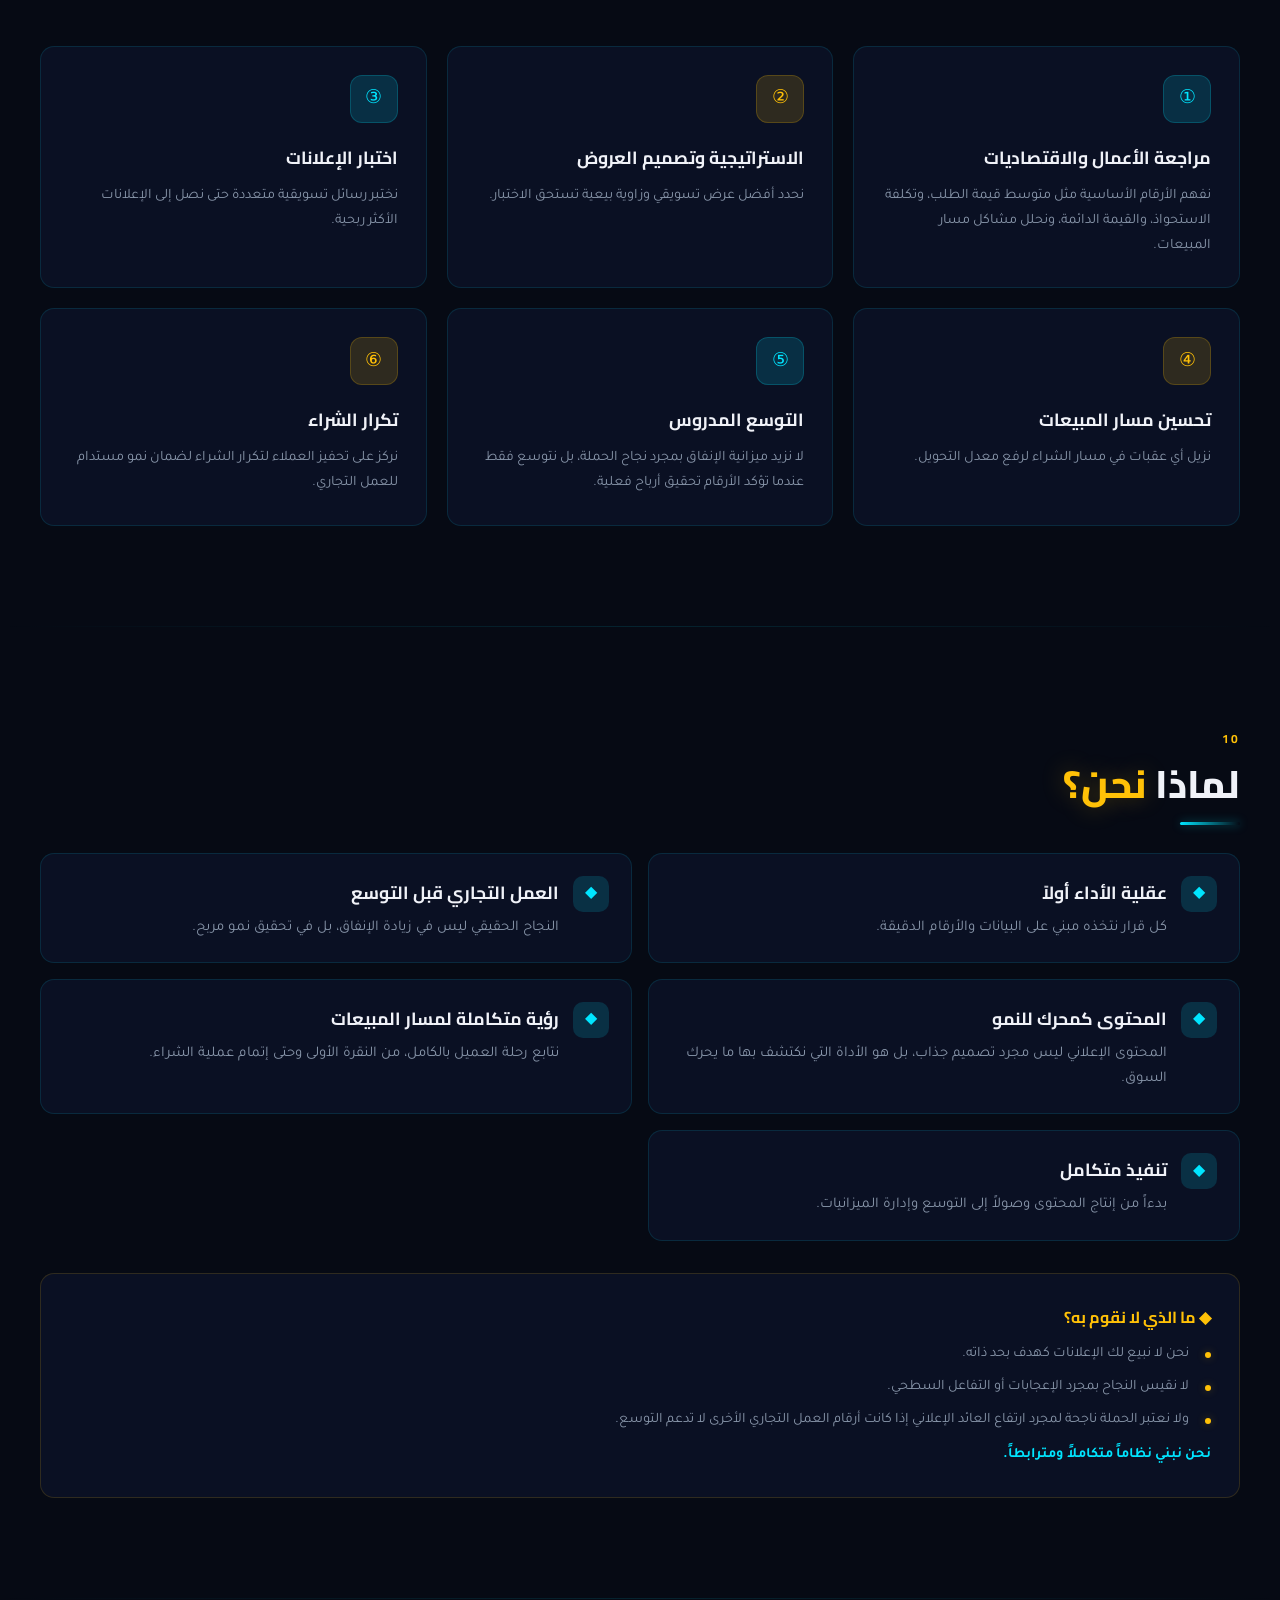
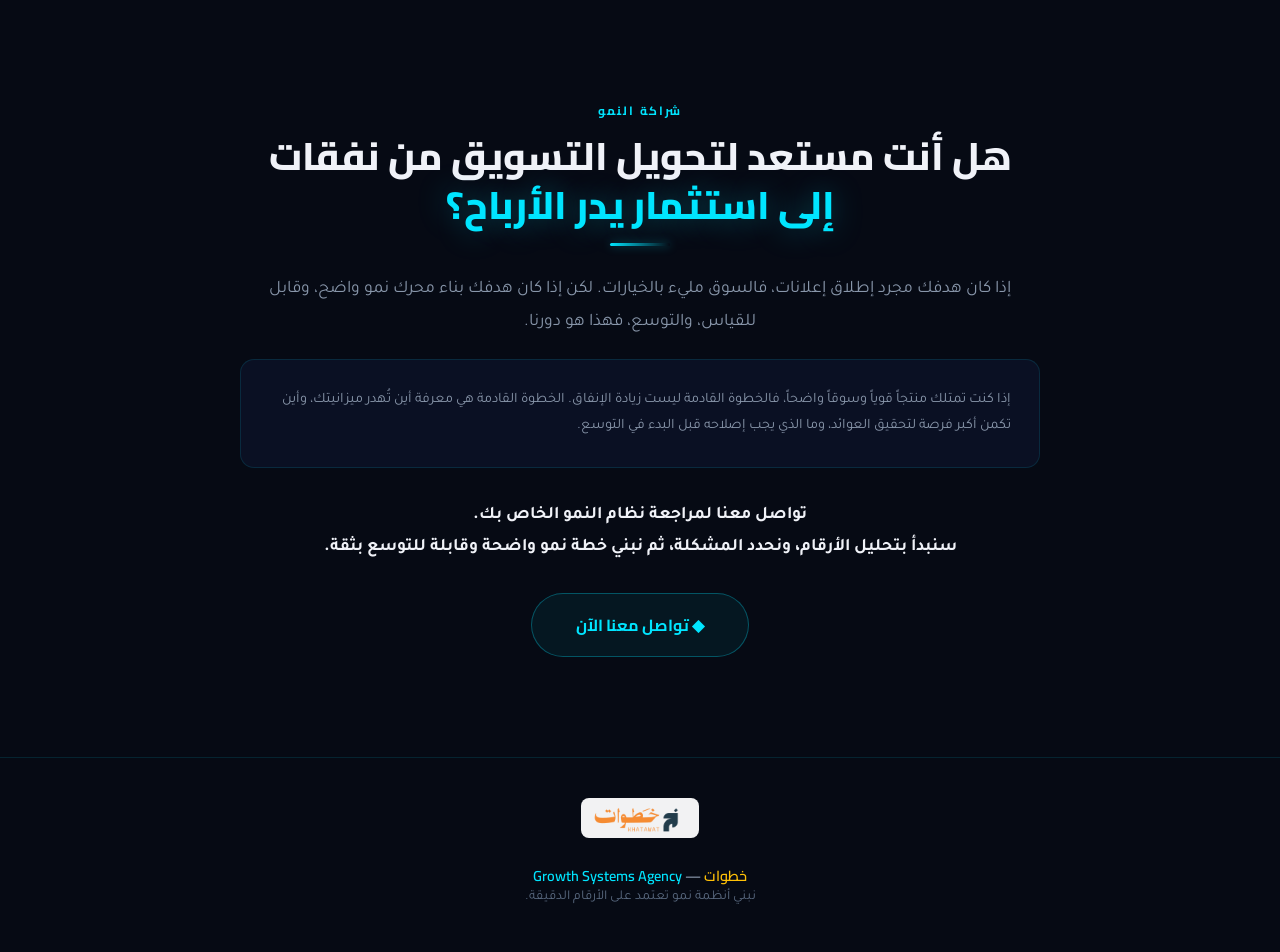
==== commit b3ab192e: "feat: translate portfolio to formal Arabic (Fusha), highlight Rocklis case study, update WhatsApp CT" ====
--- a/index.html
+++ b/index.html
@@ -4,7 +4,7 @@
   <meta charset="UTF-8">
   <meta name="viewport" content="width=device-width, initial-scale=1.0">
   <title>خطوات | ملف الأعمال الاستراتيجي — Growth Systems Agency</title>
-  <meta name="description" content="وكالة خطوات — بنبني أنظمة نمو بتتحرك بالأرقام مش بالانطباعات. Performance Marketing, Growth Systems, ROAS, CPA, LTV.">
+  <meta name="description" content="وكالة خطوات — نبني أنظمة نمو تعتمد على الأرقام الدقيقة. Performance Marketing, Growth Systems, ROAS, CPA, LTV.">
   <link rel="stylesheet" href="css/styles.css">
   <link rel="icon" type="image/png" href="assets/logo.png">
 </head>
@@ -23,10 +23,10 @@
   <div class="nav-links">
     <a href="#hero">الرئيسية</a>
     <a href="#services">خدماتنا</a>
-    <a href="#framework">إطار الشغل</a>
+    <a href="#framework">إطار العمل</a>
     <a href="#cases">دراسات الحالة</a>
-    <a href="#system">نظام الشغل</a>
-    <a href="#why">ليه إحنا</a>
+    <a href="#system">نظام عملنا</a>
+    <a href="#why">لماذا نحن</a>
     <a href="#cta">تواصل معنا</a>
   </div>
 </nav>
@@ -37,40 +37,40 @@
     <img src="assets/logo.png" alt="خطوات — Khatawat">
   </div>
   <h1 class="hero-title reveal">ملف الأعمال <span class="cyan">الاستراتيجي</span></h1>
-  <p class="hero-sub reveal">بنبني أنظمة نمو بتتحرك بالأرقام مش بالانطباعات.</p>
-  <a href="#about" class="hero-cta reveal">◆ اعرف أكتر</a>
+  <p class="hero-sub reveal">نبني أنظمة نمو تعتمد على الأرقام الدقيقة.</p>
+  <a href="#about" class="hero-cta reveal">◆ اكتشف المزيد</a>
 </section>
 
 <!-- ═══════════ ABOUT ═══════════ -->
 <section class="section" id="about">
-  <div class="section-label reveal">من إحنا</div>
-  <h2 class="section-title reveal">وكالة متخصصة في بناء وتشغيل <span class="cyan">أنظمة نمو</span></h2>
-  <div class="title-line reveal"></div>
-  <p class="section-desc reveal">بنربط الصرف على التسويق بالنتايج الحقيقية للبزنس زي المبيعات Sales، العائد على الإعلانات ROAS، تكلفة اكتساب العميل CPA، متوسط قيمة الطلب AOV، وتكرار الشراء Retention، والقيمة الممتدة للعميل LTV.</p>
-  <p class="section-desc reveal" style="margin-bottom: 24px;">مبنتعاملش مع الإعلانات كإنها حاجة منفصلة عن البزنس، دي جزء من منظومة بتبدأ من العرض Offer والتصميم الإعلاني Creative، وتعدي على مسار البيع Funnel ومعدل التحويل Conversion، لحد ما نوصل لتكرار الشراء Retention والـ LTV.</p>
+  <div class="section-label reveal">من نحن</div>
+  <h2 class="section-title reveal">وكالة متخصصة في بناء وإدارة <span class="cyan">أنظمة النمو</span></h2>
+  <div class="title-line reveal"></div>
+  <p class="section-desc reveal">نربط الإنفاق التسويقي بالنتائج الفعلية للعمل التجاري، مثل المبيعات، والعائد على الإنفاق الإعلاني، وتكلفة اكتساب العميل، ومتوسط قيمة الطلب، وتكرار الشراء، والقيمة الدائمة للعميل.</p>
+  <p class="section-desc reveal" style="margin-bottom: 24px;">لا نتعامل مع الإعلانات كعنصر منفصل عن العمل التجاري؛ بل كجزء من منظومة تبدأ من تصميم العروض والمحتوى الإعلاني، مروراً بمسار المبيعات ومعدل التحويل، وصولاً إلى تكرار الشراء والقيمة الدائمة للعميل.</p>
 
   <div class="cards-grid cols-4 reveal">
     <div class="card" style="text-align:center;">
       <div class="card-icon" style="margin:0 auto 14px;"><span style="font-size:0.85rem;">💰</span></div>
-      <div class="card-title" style="font-size:0.9rem;">بتصرف كام؟</div>
+      <div class="card-title" style="font-size:0.9rem;">كم تنفق؟</div>
     </div>
     <div class="card" style="text-align:center;">
       <div class="card-icon gold" style="margin:0 auto 14px;"><span style="font-size:0.85rem;">👤</span></div>
-      <div class="card-title" style="font-size:0.9rem;">بتجيب عملاء بكام؟</div>
+      <div class="card-title" style="font-size:0.9rem;">ما هي تكلفة اكتساب العميل؟</div>
     </div>
     <div class="card" style="text-align:center;">
       <div class="card-icon" style="margin:0 auto 14px;"><span style="font-size:0.85rem;">📈</span></div>
-      <div class="card-title" style="font-size:0.9rem;">بتبيع بكام؟</div>
+      <div class="card-title" style="font-size:0.9rem;">كم تبلغ مبيعاتك؟</div>
     </div>
     <div class="card" style="text-align:center;">
       <div class="card-icon gold" style="margin:0 auto 14px;"><span style="font-size:0.85rem;">🚀</span></div>
-      <div class="card-title" style="font-size:0.9rem;">فين فرصة الـ Scaling؟</div>
+      <div class="card-title" style="font-size:0.9rem;">أين تكمن فرصة التوسع؟</div>
     </div>
   </div>
 
   <div class="case-card reveal" style="margin-top:28px;">
-    <p class="card-text">أغلب الشركات مشكلتها مش في الإعلانات نفسها، المشكلة إن الإعلانات مفصولة عن حسبة البزنس. ممكن يكون منتجك قوي بس تكلفة الاستحواذ CAC غالية. أو بتبيع كويس بس متوسط الطلب AOV قليل. أو العائد الإعلاني ROAS بتاعك حلو بس مفيش تكرار شراء Retention أو LTV يخليك تتوسع وتكبر.</p>
-    <p class="card-text" style="margin-top:12px; color:var(--accent-cyan); font-weight:600;">القاعدة بتاعتنا بسيطة: النمو الحقيقي مش إنك تصرف أكتر، النمو إنك تخلي كل جنيه بتصرفه يجيب قيمة أكبر، وبعدين تعمل Scaling للي بيثبت نجاحه.</p>
+    <p class="card-text">مشكلة معظم الشركات ليست في الإعلانات بحد ذاتها، بل في انفصال الإعلانات عن حسابات العمل التجاري. قد يكون منتجك قوياً لكن تكلفة اكتساب العميل مرتفعة، أو قد تحقق مبيعات جيدة لكن بمتوسط طلب منخفض، أو ربما يكون العائد الإعلاني ممتازاً لكن غياب تكرار الشراء يمنعك من التوسع والنمو.</p>
+    <p class="card-text" style="margin-top:12px; color:var(--accent-cyan); font-weight:600;">قاعدتنا بسيطة: النمو الحقيقي ليس في زيادة الإنفاق، بل في تعظيم قيمة كل مبلغ يتم إنفاقه، ثم التوسع في الاستراتيجيات التي تثبت نجاحها.</p>
   </div>
 </section>
 
@@ -79,9 +79,9 @@
 <!-- ═══════════ 01: SERVICES ═══════════ -->
 <section class="section" id="services">
   <div class="section-label reveal">01</div>
-  <h2 class="section-title reveal">بنعمل إيه <span class="cyan">بالظبط؟</span></h2>
-  <div class="title-line reveal"></div>
-  <p class="section-desc reveal">بنحول التسويق من مجرد نشاط تشغيلي إلى محرك نمو Growth Engine بيتقاس وبيكبر.</p>
+  <h2 class="section-title reveal">ماذا نقدم <span class="cyan">بالتحديد؟</span></h2>
+  <div class="title-line reveal"></div>
+  <p class="section-desc reveal">نحول التسويق من مجرد نشاط تشغيلي إلى محرك نمو قابل للقياس والتطوير. تشمل خدماتنا:</p>
 
   <div class="cards-grid cols-3">
     <div class="card reveal">
@@ -92,7 +92,7 @@
     <div class="card reveal">
       <div class="card-icon gold">◆</div>
       <div class="card-title">Creative Testing</div>
-      <div class="card-text">اختبار الإعلانات واكتشاف الكسبان</div>
+      <div class="card-text">اختبار الإعلانات واكتشاف الأفضل</div>
     </div>
     <div class="card reveal">
       <div class="card-icon">◆</div>
@@ -102,12 +102,12 @@
     <div class="card reveal">
       <div class="card-icon gold">◆</div>
       <div class="card-title">UGC Content</div>
-      <div class="card-text">إنتاج المحتوى وتصوير الـ UGC</div>
+      <div class="card-text">إنتاج المحتوى وتصوير تجارب العملاء</div>
     </div>
     <div class="card reveal">
       <div class="card-icon">◆</div>
       <div class="card-title">Funnel Restructuring</div>
-      <div class="card-text">إعادة هيكلة مسار البيع</div>
+      <div class="card-text">إعادة هيكلة مسار المبيعات</div>
     </div>
     <div class="card reveal">
       <div class="card-icon gold">◆</div>
@@ -116,8 +116,8 @@
     </div>
     <div class="card reveal">
       <div class="card-icon">◆</div>
-      <div class="card-title">Offer Architecture</div>
-      <div class="card-text">هندسة العروض</div>
+      <div class="card-title">Offer Design</div>
+      <div class="card-text">تصميم العروض</div>
     </div>
     <div class="card reveal">
       <div class="card-icon gold">◆</div>
@@ -127,12 +127,12 @@
     <div class="card reveal">
       <div class="card-icon">◆</div>
       <div class="card-title">Retention & LTV</div>
-      <div class="card-text">تكرار الشراء والقيمة الممتدة للعميل</div>
+      <div class="card-text">تكرار الشراء والقيمة الدائمة للعميل</div>
     </div>
     <div class="card reveal">
       <div class="card-icon gold">◆</div>
       <div class="card-title">B2B Lead Generation</div>
-      <div class="card-text">جذب عملاء محتملين للشركات</div>
+      <div class="card-text">جذب العملاء المحتملين للشركات</div>
     </div>
     <div class="card reveal">
       <div class="card-icon">◆</div>
@@ -147,18 +147,18 @@
 <!-- ═══════════ 02: FRAMEWORK ═══════════ -->
 <section class="section" id="framework">
   <div class="section-label gold reveal">02</div>
-  <h2 class="section-title reveal">إطار <span class="gold">الشغل</span> بتاعنا</h2>
-  <div class="title-line reveal"></div>
-  <p class="section-desc reveal">بنصمم الاستراتيجية على حسب موديل البزنس بتاعك، لأن اللي بينجح في قطاع مش شرط ينجح في التاني.</p>
+  <h2 class="section-title reveal">إطار <span class="gold">عملنا</span></h2>
+  <div class="title-line reveal"></div>
+  <p class="section-desc reveal">نصمم الاستراتيجية بناءً على نموذج عملك التجاري، لأن ما ينجح في قطاع معين قد لا ينجح في قطاع آخر:</p>
 
   <div class="cards-grid cols-3">
     <div class="card reveal">
       <div class="case-badge" style="margin-bottom:16px;">D2C</div>
       <div class="card-title">البيع المباشر للمستهلك</div>
       <ul class="bullet-list">
-        <li>اختبار الكرييتفز</li>
-        <li>تحسين الـ Funnel</li>
-        <li>رفع الـ AOV</li>
+        <li>اختبار المحتوى الإعلاني</li>
+        <li>تحسين مسار المبيعات</li>
+        <li>رفع متوسط قيمة الطلب</li>
         <li>كفاءة الاستحواذ</li>
       </ul>
       <div class="case-highlights" style="margin-top:16px;">
@@ -173,8 +173,8 @@
       <div class="card-title">البيع للأفراد</div>
       <ul class="bullet-list">
         <li>الانتشار في السوق</li>
-        <li>زيادة المبيعات</li>
-        <li>بناء الطلب</li>
+        <li>زيادة حجم المبيعات</li>
+        <li>بناء الطلب المستدام</li>
       </ul>
       <div class="case-highlights" style="margin-top:16px;">
         <div class="case-highlight"><span class="num" style="font-size:0.8rem;">Market Share</span></div>
@@ -188,7 +188,7 @@
       <ul class="bullet-list">
         <li>جذب عملاء محتملين مؤهلين</li>
         <li>بناء الثقة</li>
-        <li>تحويلها لفرص بيع حقيقية</li>
+        <li>تحويلهم إلى فرص بيع حقيقية</li>
       </ul>
       <div class="case-highlights" style="margin-top:16px;">
         <div class="case-highlight"><span class="num" style="font-size:0.8rem;">CPL</span></div>
@@ -204,25 +204,25 @@
 <!-- ═══════════ 03: GROWTH MATH ═══════════ -->
 <section class="section" id="growth">
   <div class="section-label reveal">03</div>
-  <h2 class="section-title reveal">بنفكر إزاي في <span class="cyan">حسبة النمو؟</span></h2>
-  <div class="title-line reveal"></div>
-  <p class="section-desc reveal">مبنبصش للـ CPA أو الـ ROAS كأرقام لوحدها، القرار بيبدأ من فهم أرقام البزنس نفسه.</p>
+  <h2 class="section-title reveal">كيف نحسب <span class="cyan">النمو؟</span></h2>
+  <div class="title-line reveal"></div>
+  <p class="section-desc reveal">لا ننظر إلى تكلفة اكتساب العميل أو العائد الإعلاني كأرقام مجردة؛ فالقرار يبدأ من فهم أرقام العمل التجاري الأساسية.</p>
 
   <div class="cards-grid cols-2 reveal">
     <div class="card">
       <div class="card-icon">↓</div>
-      <div class="card-title">لو تكلفة العميل غالية</div>
-      <div class="card-text">نقلل الـ CAC من خلال تحسين الـ Funnel والـ Offer</div>
+      <div class="card-title">إذا كانت تكلفة العميل مرتفعة</div>
+      <div class="card-text">نعمل على تقليل تكلفة الاستحواذ عبر تحسين مسار المبيعات وتصميم العروض.</div>
     </div>
     <div class="card">
       <div class="card-icon gold">↑</div>
       <div class="card-title">أو نرفع القيمة</div>
-      <div class="card-text">نرفع الـ LTV والـ AOV من خلال تحسين تجربة العميل وتكرار الشراء</div>
+      <div class="card-text">نرفع القيمة الدائمة ومتوسط قيمة الطلب عبر تحسين تجربة العميل وتكرار الشراء.</div>
     </div>
   </div>
 
   <div class="case-card reveal" style="margin-top:24px; text-align:center;">
-    <p style="font-family:'Cairo',sans-serif; font-size:1.05rem; font-weight:700; color:var(--accent-gold); line-height:1.8;">السؤال مش بس "تكلفة العميل كام؟"<br>السؤال الأهم: <span style="color:var(--accent-cyan);">العميل ده قيمته كام للبزنس قصاد تكلفة جابته؟</span></p>
+    <p style="font-family:'Cairo',sans-serif; font-size:1.05rem; font-weight:700; color:var(--accent-gold); line-height:1.8;">السؤال ليس مجرد "ما هي تكلفة اكتساب العميل؟"<br>السؤال الأهم: <span style="color:var(--accent-cyan);">ما هي قيمة هذا العميل للعمل التجاري مقارنة بتكلفة الاستحواذ عليه؟</span></p>
   </div>
 </section>
 
@@ -231,27 +231,27 @@
 <!-- ═══════════ 04–08: CASE STUDIES ═══════════ -->
 <section class="section" id="cases">
   <div class="section-label gold reveal">دراسات الحالة</div>
-  <h2 class="section-title reveal">نتائج <span class="gold">حقيقية</span> من مشاريع حقيقية</h2>
-  <div class="title-line reveal"></div>
-
-  <!-- Case 04: Rocklis -->
-  <div class="case-card reveal" style="margin-bottom:20px;">
+  <h2 class="section-title reveal">نتائج <span class="gold">حقيقية</span> من مشاريع واقعية</h2>
+  <div class="title-line reveal"></div>
+
+  <!-- Case 04: Rocklis (Featured) -->
+  <div class="case-card case-featured reveal" style="margin-bottom:20px;">
     <div style="display:flex; align-items:center; gap:12px; margin-bottom:14px;">
-      <span class="case-badge">04</span>
-      <span style="font-family:'Cairo',sans-serif; font-weight:700; color:var(--text-heading); font-size:1.05rem;">Rocklis | B2C / D2C</span>
+      <span class="featured-badge">04</span>
+      <span style="font-family:'Cairo',sans-serif; font-weight:800; color:var(--text-heading); font-size:1.15rem; text-shadow: 0 0 10px rgba(0, 229, 255, 0.2);">Rocklis | B2C / D2C</span>
     </div>
     <div class="cards-grid cols-3" style="gap:14px;">
       <div>
-        <div style="font-size:0.78rem; color:var(--accent-cyan); font-family:'Cairo',sans-serif; font-weight:700; margin-bottom:6px;">التحدي</div>
-        <div class="card-text">منتج قوي بس النمو محدود بسبب الاعتماد على إعلانات الوعي القديمة ومفيش منظومة تحويل واضحة.</div>
-      </div>
-      <div>
-        <div style="font-size:0.78rem; color:var(--accent-gold); font-family:'Cairo',sans-serif; font-weight:700; margin-bottom:6px;">الاستراتيجية</div>
-        <div class="card-text">Creative Testing مستمر بفيديوهات Direct Response ومحتوى UGC. ظبطنا الـ Sales Funnel وعملنا Bundling لرفع الـ AOV، وعملنا Aggressive Scaling.</div>
-      </div>
-      <div>
-        <div style="font-size:0.78rem; color:var(--accent-cyan); font-family:'Cairo',sans-serif; font-weight:700; margin-bottom:6px;">النتيجة</div>
-        <div class="card-text" style="color:var(--text-heading);">ضاعفنا المبيعات 4 مرات بنسبة نمو <strong style="color:var(--accent-gold);">400%</strong>، البراند بقى من أكتر العلامات المطلوبة في العراق، وحافظنا على ROAS عالي.</div>
+        <div style="font-size:0.85rem; color:var(--accent-cyan); font-family:'Cairo',sans-serif; font-weight:700; margin-bottom:6px;">التحدي</div>
+        <div class="card-text">منتج قوي لكن النمو محدود بسبب الاعتماد على إعلانات الوعي التقليدية وافتقار العلامة إلى منظومة تحويل واضحة.</div>
+      </div>
+      <div>
+        <div style="font-size:0.85rem; color:var(--accent-gold); font-family:'Cairo',sans-serif; font-weight:700; margin-bottom:6px;">الاستراتيجية</div>
+        <div class="card-text">نفذنا اختبارات مستمرة للمحتوى الإعلاني باستخدام فيديوهات الاستجابة المباشرة وتجارب العملاء لاختبار أفضل زوايا البيع. قمنا بتحسين مسار المبيعات وتصميم باقات مجمعة لرفع متوسط الطلب، ثم ضاعفنا ميزانية الحملات الناجحة بشكل مدروس.</div>
+      </div>
+      <div>
+        <div style="font-size:0.85rem; color:var(--accent-cyan); font-family:'Cairo',sans-serif; font-weight:700; margin-bottom:6px;">النتيجة</div>
+        <div class="card-text" style="color:var(--text-heading);">مضاعفة المبيعات 4 مرات بنسبة نمو <strong style="color:var(--accent-gold); font-size: 1.1em;">400%</strong>، لتصبح العلامة التجارية من الأكثر طلباً في العراق، مع الحفاظ على عائد إعلاني مرتفع وتقليل تكلفة اكتساب العملاء الجدد.</div>
       </div>
     </div>
   </div>
@@ -265,15 +265,15 @@
     <div class="cards-grid cols-3" style="gap:14px;">
       <div>
         <div style="font-size:0.78rem; color:var(--accent-cyan); font-family:'Cairo',sans-serif; font-weight:700; margin-bottom:6px;">التحدي</div>
-        <div class="card-text">اعتراض العميل على السعر مقارنة بالسناكات العادية، ومحتاجين نوصل لشرائح جديدة زي الموظفين والطلاب والأمهات.</div>
+        <div class="card-text">اعتراض العملاء على السعر مقارنة بالوجبات الخفيفة العادية، والحاجة للوصول إلى شرائح جديدة مثل الموظفين والطلاب والأمهات.</div>
       </div>
       <div>
         <div style="font-size:0.78rem; color:var(--accent-gold); font-family:'Cairo',sans-serif; font-weight:700; margin-bottom:6px;">الاستراتيجية</div>
-        <div class="card-text">Price Anchoring لتوضيح القيمة. استهدفنا زوايا محددة زي فطار سريع أو بديل مشروب الطاقة. بكجات لرفع AOV. وتنويع الكرييتفز ضد Creative Fatigue.</div>
+        <div class="card-text">توضيح القيمة للعميل من خلال مقارنة التكلفة بالوجبات غير الصحية. استهداف زوايا محددة مثل تقديم المنتج كإفطار سريع أو بديل لمشروبات الطاقة. وتصميم باقات مجمعة لرفع متوسط قيمة الطلب، مع تنويع المحتوى الإعلاني لتجنب إجهاد الجمهور.</div>
       </div>
       <div>
         <div style="font-size:0.78rem; color:var(--accent-cyan); font-family:'Cairo',sans-serif; font-weight:700; margin-bottom:6px;">النتيجة</div>
-        <div class="card-text" style="color:var(--text-heading);">زيادة ملحوظة في الـ <strong style="color:var(--accent-gold);">AOV</strong>، الوصول لعملاء جداد تماما، وبنينا مكتبة إعلانات قوية.</div>
+        <div class="card-text" style="color:var(--text-heading);">زيادة ملحوظة في <strong style="color:var(--accent-gold);">متوسط قيمة الطلب</strong>، والوصول إلى شرائح جديدة تماماً من العملاء، وبناء مكتبة إعلانية قوية.</div>
       </div>
     </div>
   </div>
@@ -282,20 +282,20 @@
   <div class="case-card reveal" style="margin-bottom:20px;">
     <div style="display:flex; align-items:center; gap:12px; margin-bottom:14px;">
       <span class="case-badge">06</span>
-      <span style="font-family:'Cairo',sans-serif; font-weight:700; color:var(--text-heading); font-size:1.05rem;">براند E-Commerce | D2C</span>
+      <span style="font-family:'Cairo',sans-serif; font-weight:700; color:var(--text-heading); font-size:1.05rem;">علامة تجارية للتجارة الإلكترونية | D2C</span>
     </div>
     <div class="cards-grid cols-3" style="gap:14px;">
       <div>
         <div style="font-size:0.78rem; color:var(--accent-cyan); font-family:'Cairo',sans-serif; font-weight:700; margin-bottom:6px;">التحدي</div>
-        <div class="card-text">مبيعات غير مستقرة وتكلفة شراء عالية، ومفيش استفادة من العملاء الحاليين.</div>
+        <div class="card-text">مبيعات غير مستقرة، تكلفة استحواذ عالية، وعدم الاستفادة المثلى من العملاء الحاليين.</div>
       </div>
       <div>
         <div style="font-size:0.78rem; color:var(--accent-gold); font-family:'Cairo',sans-serif; font-weight:700; margin-bottom:6px;">الاستراتيجية</div>
-        <div class="card-text">Funnel Restructuring واختبار كرييتفز بتحل المشاكل مباشرة. ركزنا على Retention والـ LTV عشان نقلل الاعتماد على الإعلانات الجديدة بس.</div>
+        <div class="card-text">إعادة هيكلة مسار المبيعات، واختبار محتوى إعلاني يقدم حلولاً مباشرة لمشاكل العملاء. التركيز المكثف على تكرار الشراء والقيمة الدائمة للعميل لتقليل الاعتماد الحصري على الإعلانات المدفوعة لاكتساب عملاء جدد.</div>
       </div>
       <div>
         <div style="font-size:0.78rem; color:var(--accent-cyan); font-family:'Cairo',sans-serif; font-weight:700; margin-bottom:6px;">النتيجة</div>
-        <div class="card-text" style="color:var(--text-heading);">استقرار ممتاز في <strong style="color:var(--accent-gold);">High ROAS</strong>، تقليل الـ CPA، وزيادة في تكرار الشراء والـ LTV.</div>
+        <div class="card-text" style="color:var(--text-heading);">استقرار ممتاز في تحقيق <strong style="color:var(--accent-gold);">عائد إعلاني مرتفع</strong>، وتقليل تكلفة اكتساب العميل، مع زيادة ملحوظة في معدلات تكرار الشراء والقيمة الدائمة للعملاء.</div>
       </div>
     </div>
   </div>
@@ -309,15 +309,15 @@
     <div class="cards-grid cols-3" style="gap:14px;">
       <div>
         <div style="font-size:0.78rem; color:var(--accent-cyan); font-family:'Cairo',sans-serif; font-weight:700; margin-bottom:6px;">التحدي</div>
-        <div class="card-text">ضعف سحب البضاعة من تجار الجملة B2B، وتكلفة التوصيل الغالية للعميل المباشر D2C اللي بتأثر على هامش الربح.</div>
+        <div class="card-text">ضعف الإقبال من تجار الجملة، وارتفاع تكلفة التوصيل للمستهلك النهائي مما يؤثر سلباً على هامش الربح.</div>
       </div>
       <div>
         <div style="font-size:0.78rem; color:var(--accent-gold); font-family:'Cairo',sans-serif; font-weight:700; margin-bottom:6px;">الاستراتيجية</div>
-        <div class="card-text">باقات لرفع الـ AOV + شحن مجاني في D2C. وفي B2B زوايا بتشجع التجار إن المنتج بيتباع بسرعة، مع دعم إعلاني.</div>
+        <div class="card-text">تصميم باقات لرفع متوسط قيمة الطلب وتوفير شحن مجاني مربح في قطاع المستهلك النهائي. أما في قطاع الشركات، فركزنا على إبراز سرعة دوران المنتج لتشجيع التجار، مع توفير دعم إعلاني لهم.</div>
       </div>
       <div>
         <div style="font-size:0.78rem; color:var(--accent-cyan); font-family:'Cairo',sans-serif; font-weight:700; margin-bottom:6px;">النتيجة</div>
-        <div class="card-text" style="color:var(--text-heading);">البراند بقى <strong style="color:var(--accent-gold);">مطلوب واسع الانتشار</strong>، حركة السحب زادت من المحلات، وكفاءة البيع الأونلاين اتحسنت.</div>
+        <div class="card-text" style="color:var(--text-heading);">أصبحت العلامة التجارية <strong style="color:var(--accent-gold);">مطلوبة وواسعة الانتشار</strong>، وزادت حركة طلب المنتج من المتاجر، مع تحسن كبير في كفاءة المبيعات عبر الإنترنت.</div>
       </div>
     </div>
   </div>
@@ -331,15 +331,15 @@
     <div class="cards-grid cols-3" style="gap:14px;">
       <div>
         <div style="font-size:0.78rem; color:var(--accent-cyan); font-family:'Cairo',sans-serif; font-weight:700; margin-bottom:6px;">التحدي</div>
-        <div class="card-text">سوق منافسته عالية، المستهلك بيشك في الجودة، وتكاليف شحن عالية.</div>
+        <div class="card-text">سوق شديد المنافسة، تشكيك المستهلكين في الجودة، وتكاليف شحن مرتفعة.</div>
       </div>
       <div>
         <div style="font-size:0.78rem; color:var(--accent-gold); font-family:'Cairo',sans-serif; font-weight:700; margin-bottom:6px;">الاستراتيجية</div>
-        <div class="card-text">بدأنا بـ D2C وبنينا الثقة بمحتوى UGC. ظبطنا Offer Architecture بباقات توفيرية. ولما خلقنا وعي وطلب قوي، استخدمنا ده كقوة تفاوض في B2B لدخول السوبر ماركت.</div>
+        <div class="card-text">بدأنا باستهداف المستهلك النهائي وبناء الثقة من خلال تجارب العملاء الحقيقية، مع تصميم عروض وباقات توفيرية تغطي تكاليف الشحن وتحقق أرباحاً. وبعد خلق وعي وطلب قويين، استخدمنا ذلك كقوة تفاوضية لدخول قطاع الشركات وتوريد المنتج للمتاجر الكبرى والمطاعم.</div>
       </div>
       <div>
         <div style="font-size:0.78rem; color:var(--accent-cyan); font-family:'Cairo',sans-serif; font-weight:700; margin-bottom:6px;">النتيجة</div>
-        <div class="card-text" style="color:var(--text-heading);">مبيعات قوية، قاعدة عملاء <strong style="color:var(--accent-gold);">ولائهم عالي</strong>، ومهدنا الطريق للتوسع الكبير مع الموزعين.</div>
+        <div class="card-text" style="color:var(--text-heading);">مبيعات قوية للأفراد، وتأسيس قاعدة عملاء ذات <strong style="color:var(--accent-gold);">ولاء عالٍ</strong>، مما مهد الطريق لتوسع كبير مع الموزعين المعتمدين.</div>
       </div>
     </div>
   </div>
@@ -350,40 +350,40 @@
 <!-- ═══════════ 09: SYSTEM ═══════════ -->
 <section class="section" id="system">
   <div class="section-label reveal">09</div>
-  <h2 class="section-title reveal">نظام <span class="cyan">الشغل</span> بتاعنا</h2>
-  <div class="title-line reveal"></div>
-  <p class="section-desc reveal">مبنشغلش إعلانات قبل ما نفهم البزنس رايح فين.</p>
+  <h2 class="section-title reveal">نظام <span class="cyan">عملنا</span></h2>
+  <div class="title-line reveal"></div>
+  <p class="section-desc reveal">لا نطلق أي حملات إعلانية قبل الفهم الشامل لاتجاه وأهداف العمل التجاري.</p>
 
   <div class="cards-grid cols-3">
     <div class="card reveal">
       <div class="card-icon">①</div>
-      <div class="card-title">Business & Economics Audit</div>
-      <div class="card-text">بنفهم أرقامك الأساسية زي الـ AOV والـ CAC والـ LTV ومشاكل الـ Funnel.</div>
+      <div class="card-title">مراجعة الأعمال والاقتصاديات</div>
+      <div class="card-text">نفهم الأرقام الأساسية مثل متوسط قيمة الطلب، وتكلفة الاستحواذ، والقيمة الدائمة، ونحلل مشاكل مسار المبيعات.</div>
     </div>
     <div class="card reveal">
       <div class="card-icon gold">②</div>
-      <div class="card-title">Strategy & Offer</div>
-      <div class="card-text">بنحدد أحسن عرض وزاوية تستحق الاختبار.</div>
+      <div class="card-title">الاستراتيجية وتصميم العروض</div>
+      <div class="card-text">نحدد أفضل عرض تسويقي وزاوية بيعية تستحق الاختبار.</div>
     </div>
     <div class="card reveal">
       <div class="card-icon">③</div>
-      <div class="card-title">Creative Testing</div>
-      <div class="card-text">بنختبر رسايل كتير لحد ما نلاقي الإعلانات الكسبانة Winners.</div>
+      <div class="card-title">اختبار الإعلانات</div>
+      <div class="card-text">نختبر رسائل تسويقية متعددة حتى نصل إلى الإعلانات الأكثر ربحية.</div>
     </div>
     <div class="card reveal">
       <div class="card-icon gold">④</div>
-      <div class="card-title">Funnel & CRO</div>
-      <div class="card-text">بنشيل أي عطلة في مسار الشراء عشان نرفع نسبة التحويل.</div>
+      <div class="card-title">تحسين مسار المبيعات</div>
+      <div class="card-text">نزيل أي عقبات في مسار الشراء لرفع معدل التحويل.</div>
     </div>
     <div class="card reveal">
       <div class="card-icon">⑤</div>
-      <div class="card-title">Scaling</div>
-      <div class="card-text">مبنزودش الصرف عشان الحملة شغالة وبس، بنزوده لما تكون الأرقام بتأكد إننا كسبانين.</div>
+      <div class="card-title">التوسع المدروس</div>
+      <div class="card-text">لا نزيد ميزانية الإنفاق بمجرد نجاح الحملة، بل نتوسع فقط عندما تؤكد الأرقام تحقيق أرباح فعلية.</div>
     </div>
     <div class="card reveal">
       <div class="card-icon gold">⑥</div>
-      <div class="card-title">Retention & LTV</div>
-      <div class="card-text">بنركز نخلي العميل يشتري تاني عشان نكبر البزنس بجد.</div>
+      <div class="card-title">تكرار الشراء</div>
+      <div class="card-text">نركز على تحفيز العملاء لتكرار الشراء لضمان نمو مستدام للعمل التجاري.</div>
     </div>
   </div>
 </section>
@@ -393,56 +393,56 @@
 <!-- ═══════════ 10: WHY US ═══════════ -->
 <section class="section" id="why">
   <div class="section-label gold reveal">10</div>
-  <h2 class="section-title reveal">ليه <span class="gold">تختارنا؟</span></h2>
+  <h2 class="section-title reveal">لماذا <span class="gold">نحن؟</span></h2>
   <div class="title-line reveal"></div>
 
   <div class="feature-grid">
     <div class="feature-item reveal">
       <div class="feature-icon">◆</div>
       <div>
-        <div class="card-title" style="margin-bottom:6px;">عقلية الأداء Performance-First</div>
-        <div class="feature-text">كل قرار مبني على الأرقام مش الانطباعات.</div>
+        <div class="card-title" style="margin-bottom:6px;">عقلية الأداء أولاً</div>
+        <div class="feature-text">كل قرار نتخذه مبني على البيانات والأرقام الدقيقة.</div>
       </div>
     </div>
     <div class="feature-item reveal">
       <div class="feature-icon">◆</div>
       <div>
-        <div class="card-title" style="margin-bottom:6px;">البزنس قبل الـ Scaling</div>
-        <div class="feature-text">النجاح مش إنك تصرف أكتر، النجاح إنك تكبر وإنت كسبان.</div>
+        <div class="card-title" style="margin-bottom:6px;">العمل التجاري قبل التوسع</div>
+        <div class="feature-text">النجاح الحقيقي ليس في زيادة الإنفاق، بل في تحقيق نمو مربح.</div>
       </div>
     </div>
     <div class="feature-item reveal">
       <div class="feature-icon">◆</div>
       <div>
-        <div class="card-title" style="margin-bottom:6px;">الكرييتف كأداة نمو</div>
-        <div class="feature-text">الكرييتف مش مجرد تصميم حلو، ده الأداة اللي بتكتشف بيها إيه اللي بيحرك السوق.</div>
+        <div class="card-title" style="margin-bottom:6px;">المحتوى كمحرك للنمو</div>
+        <div class="feature-text">المحتوى الإعلاني ليس مجرد تصميم جذاب، بل هو الأداة التي نكتشف بها ما يحرك السوق.</div>
       </div>
     </div>
     <div class="feature-item reveal">
       <div class="feature-icon">◆</div>
       <div>
-        <div class="card-title" style="margin-bottom:6px;">تفكير متكامل Full-Funnel</div>
-        <div class="feature-text">بنبص على الرحلة من أول ضغطة لحد آخر بيعة.</div>
+        <div class="card-title" style="margin-bottom:6px;">رؤية متكاملة لمسار المبيعات</div>
+        <div class="feature-text">نتابع رحلة العميل بالكامل، من النقرة الأولى وحتى إتمام عملية الشراء.</div>
       </div>
     </div>
     <div class="feature-item reveal">
       <div class="feature-icon">◆</div>
       <div>
         <div class="card-title" style="margin-bottom:6px;">تنفيذ متكامل</div>
-        <div class="feature-text">من أول تصوير المحتوى لحد الـ Scaling وإدارة الميزانيات.</div>
+        <div class="feature-text">بدءاً من إنتاج المحتوى وصولاً إلى التوسع وإدارة الميزانيات.</div>
       </div>
     </div>
   </div>
 
   <!-- 11: What We Don't Do -->
   <div class="case-card reveal" style="margin-top:32px; border-color:var(--border-gold);">
-    <div style="font-family:'Cairo',sans-serif; font-size:1rem; font-weight:700; color:var(--accent-gold); margin-bottom:10px;">◆ إحنا مبنعملش إيه؟</div>
+    <div style="font-family:'Cairo',sans-serif; font-size:1rem; font-weight:700; color:var(--accent-gold); margin-bottom:10px;">◆ ما الذي لا نقوم به؟</div>
     <ul class="bullet-list">
-      <li class="gold-bullet">مبنبيعلكش إعلانات كهدف في حد ذاته</li>
-      <li class="gold-bullet">مبنقيسش النجاح باللايكات والتفاعل</li>
-      <li class="gold-bullet">ومبنعتبرش الحملة ناجحة لمجرد إن الـ ROAS حلو لو كانت بقية أرقام البزنس مش مساعدة على التوسع</li>
+      <li class="gold-bullet">نحن لا نبيع لك الإعلانات كهدف بحد ذاته.</li>
+      <li class="gold-bullet">لا نقيس النجاح بمجرد الإعجابات أو التفاعل السطحي.</li>
+      <li class="gold-bullet">ولا نعتبر الحملة ناجحة لمجرد ارتفاع العائد الإعلاني إذا كانت أرقام العمل التجاري الأخرى لا تدعم التوسع.</li>
     </ul>
-    <p class="card-text" style="margin-top:10px; color:var(--accent-cyan); font-weight:600;">إحنا بنبني نظام مربوط ببعضه.</p>
+    <p class="card-text" style="margin-top:10px; color:var(--accent-cyan); font-weight:600;">نحن نبني نظاماً متكاملاً ومترابطاً.</p>
   </div>
 </section>
 
@@ -451,25 +451,25 @@
 <!-- ═══════════ 12 + 13: CTA ═══════════ -->
 <section class="section" id="cta" style="text-align:center;">
   <div class="section-label reveal">شراكة النمو</div>
-  <h2 class="section-title reveal" style="max-width:800px; margin:0 auto 12px;">جاهز تحول التسويق من مصروف <span class="cyan">لمكنة بتجيب فلوس؟</span></h2>
+  <h2 class="section-title reveal" style="max-width:800px; margin:0 auto 12px;">هل أنت مستعد لتحويل التسويق من نفقات <span class="cyan">إلى استثمار يدر الأرباح؟</span></h2>
   <div class="title-line reveal" style="margin:0 auto 28px;"></div>
 
-  <p class="section-desc reveal" style="margin:0 auto 20px; text-align:center;">لو هدفك تشغل إعلانات وبس، السوق مليان. لكن لو هدفك تبني محرك نمو Growth Engine واضح وبيتقاس وتقدر تكبره، يبقى ده دورنا.</p>
+  <p class="section-desc reveal" style="margin:0 auto 20px; text-align:center;">إذا كان هدفك مجرد إطلاق إعلانات، فالسوق مليء بالخيارات. لكن إذا كان هدفك بناء محرك نمو واضح، وقابل للقياس، والتوسع، فهذا هو دورنا.</p>
 
   <div class="case-card reveal" style="max-width:800px; margin:0 auto 32px; text-align:right;">
-    <p class="card-text">لو عندك منتج قوي وسوق واضح، الخطوة الجاية مش إنك تصرف أكتر. الخطوة الجاية إنك تعرف فلوسك بتضيع فين، وفين أكبر فرصة تجيبلك عائد، وإيه اللي محتاج يتصلح قبل ما تعمل Scaling.</p>
-  </div>
-
-  <p class="section-desc reveal" style="margin:0 auto 28px; text-align:center; color:var(--text-heading); font-weight:600;">كلمنا عشان نراجع الـ Growth System بتاعك.<br>هنبدأ بالأرقام، نحدد المشكلة، ونبني خطة نمو واضحة وتتكبر بثقة.</p>
-
-  <a href="https://wa.me/" target="_blank" rel="noopener" class="glow-btn reveal" style="font-size:1rem; padding:16px 44px;">◆ ابدأ دلوقتي</a>
+    <p class="card-text">إذا كنت تمتلك منتجاً قوياً وسوقاً واضحاً، فالخطوة القادمة ليست زيادة الإنفاق. الخطوة القادمة هي معرفة أين تُهدر ميزانيتك، وأين تكمن أكبر فرصة لتحقيق العوائد، وما الذي يجب إصلاحه قبل البدء في التوسع.</p>
+  </div>
+
+  <p class="section-desc reveal" style="margin:0 auto 28px; text-align:center; color:var(--text-heading); font-weight:600;">تواصل معنا لمراجعة نظام النمو الخاص بك.<br>سنبدأ بتحليل الأرقام، ونحدد المشكلة، ثم نبني خطة نمو واضحة وقابلة للتوسع بثقة.</p>
+
+  <a href="https://wa.me/9647858328728" target="_blank" rel="noopener" class="glow-btn reveal" style="font-size:1rem; padding:16px 44px;">◆ تواصل معنا الآن</a>
 </section>
 
 <!-- ── Footer ── -->
 <footer class="footer">
   <div class="footer-logo"><img src="assets/logo.png" alt="خطوات"></div>
   <p class="footer-tagline"><span class="gold">خطوات</span> — <span class="cyan">Growth Systems Agency</span></p>
-  <p class="footer-text">بنبني أنظمة نمو بتتحرك بالأرقام مش بالانطباعات.</p>
+  <p class="footer-text">نبني أنظمة نمو تعتمد على الأرقام الدقيقة.</p>
 </footer>
 
 <script src="js/app.js"></script>
--- a/css/styles.css
+++ b/css/styles.css
@@ -254,6 +254,46 @@
 
 .stat-label { font-size: 0.85rem; color: var(--text-secondary); line-height: 1.6; }
 
+/* ── Featured Case (Rocklis) ── */
+.case-featured {
+  border: 1.5px solid rgba(0, 229, 255, 0.3);
+  background: linear-gradient(135deg, rgba(0, 229, 255, 0.05), rgba(255, 193, 7, 0.04), rgba(12, 18, 38, 0.88));
+  box-shadow: 0 0 30px rgba(0, 229, 255, 0.07), 0 4px 20px rgba(0, 0, 0, 0.2);
+  position: relative;
+}
+
+.case-featured::before {
+  content: '';
+  position: absolute;
+  top: 0;
+  right: 0;
+  width: 100%;
+  height: 2px;
+  background: linear-gradient(90deg, var(--accent-cyan), var(--accent-gold), transparent);
+  border-radius: 2px 2px 0 0;
+}
+
+.case-featured:hover {
+  border-color: rgba(0, 229, 255, 0.45);
+  box-shadow: 0 0 40px rgba(0, 229, 255, 0.12), 0 8px 30px rgba(0, 0, 0, 0.3);
+  transform: translateY(-4px);
+}
+
+.featured-badge {
+  display: inline-flex;
+  align-items: center;
+  gap: 6px;
+  padding: 4px 14px;
+  border-radius: 50px;
+  font-family: 'Cairo', sans-serif;
+  font-size: 0.72rem;
+  font-weight: 700;
+  background: linear-gradient(135deg, var(--accent-cyan-dim), var(--accent-gold-dim));
+  color: var(--accent-gold);
+  border: 1px solid rgba(255, 193, 7, 0.25);
+  letter-spacing: 0.5px;
+}
+
 /* ── Case Cards ── */
 .case-card {
   background: var(--bg-card); border: 1px solid var(--border-subtle);
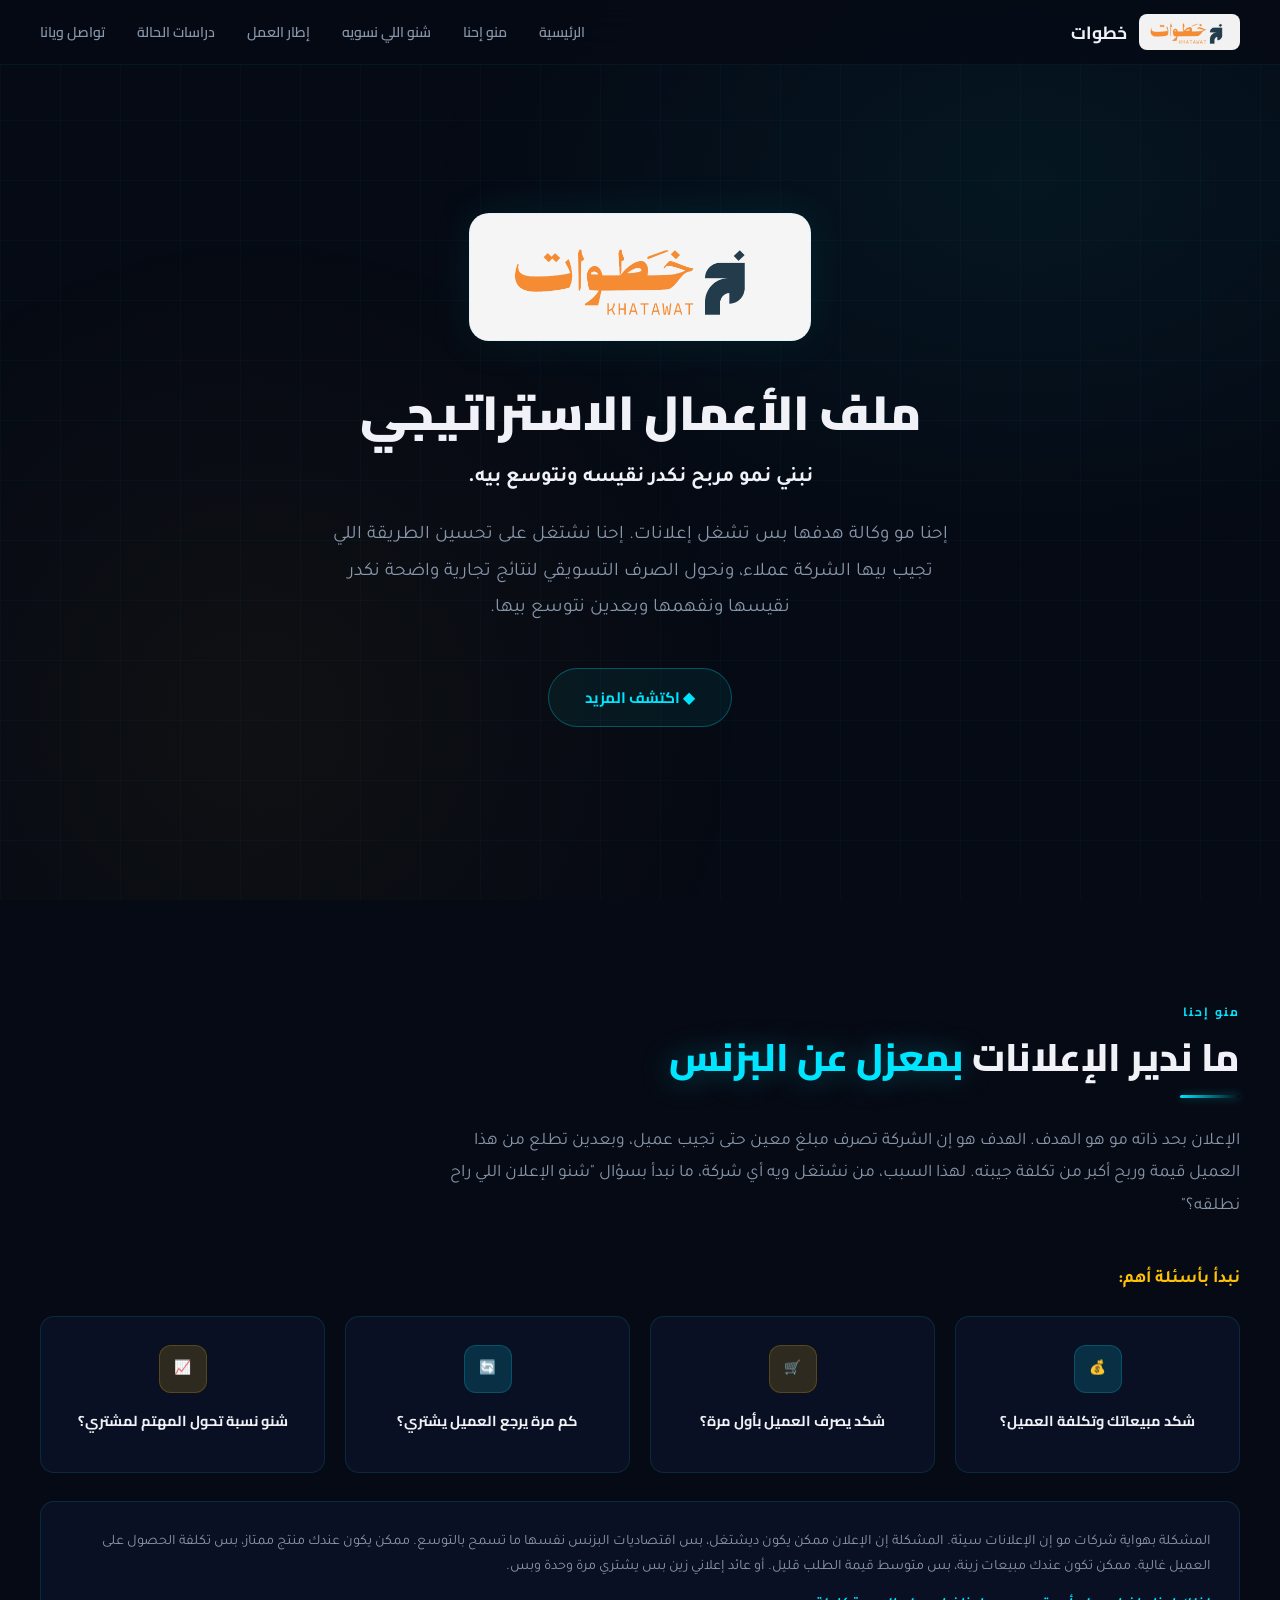
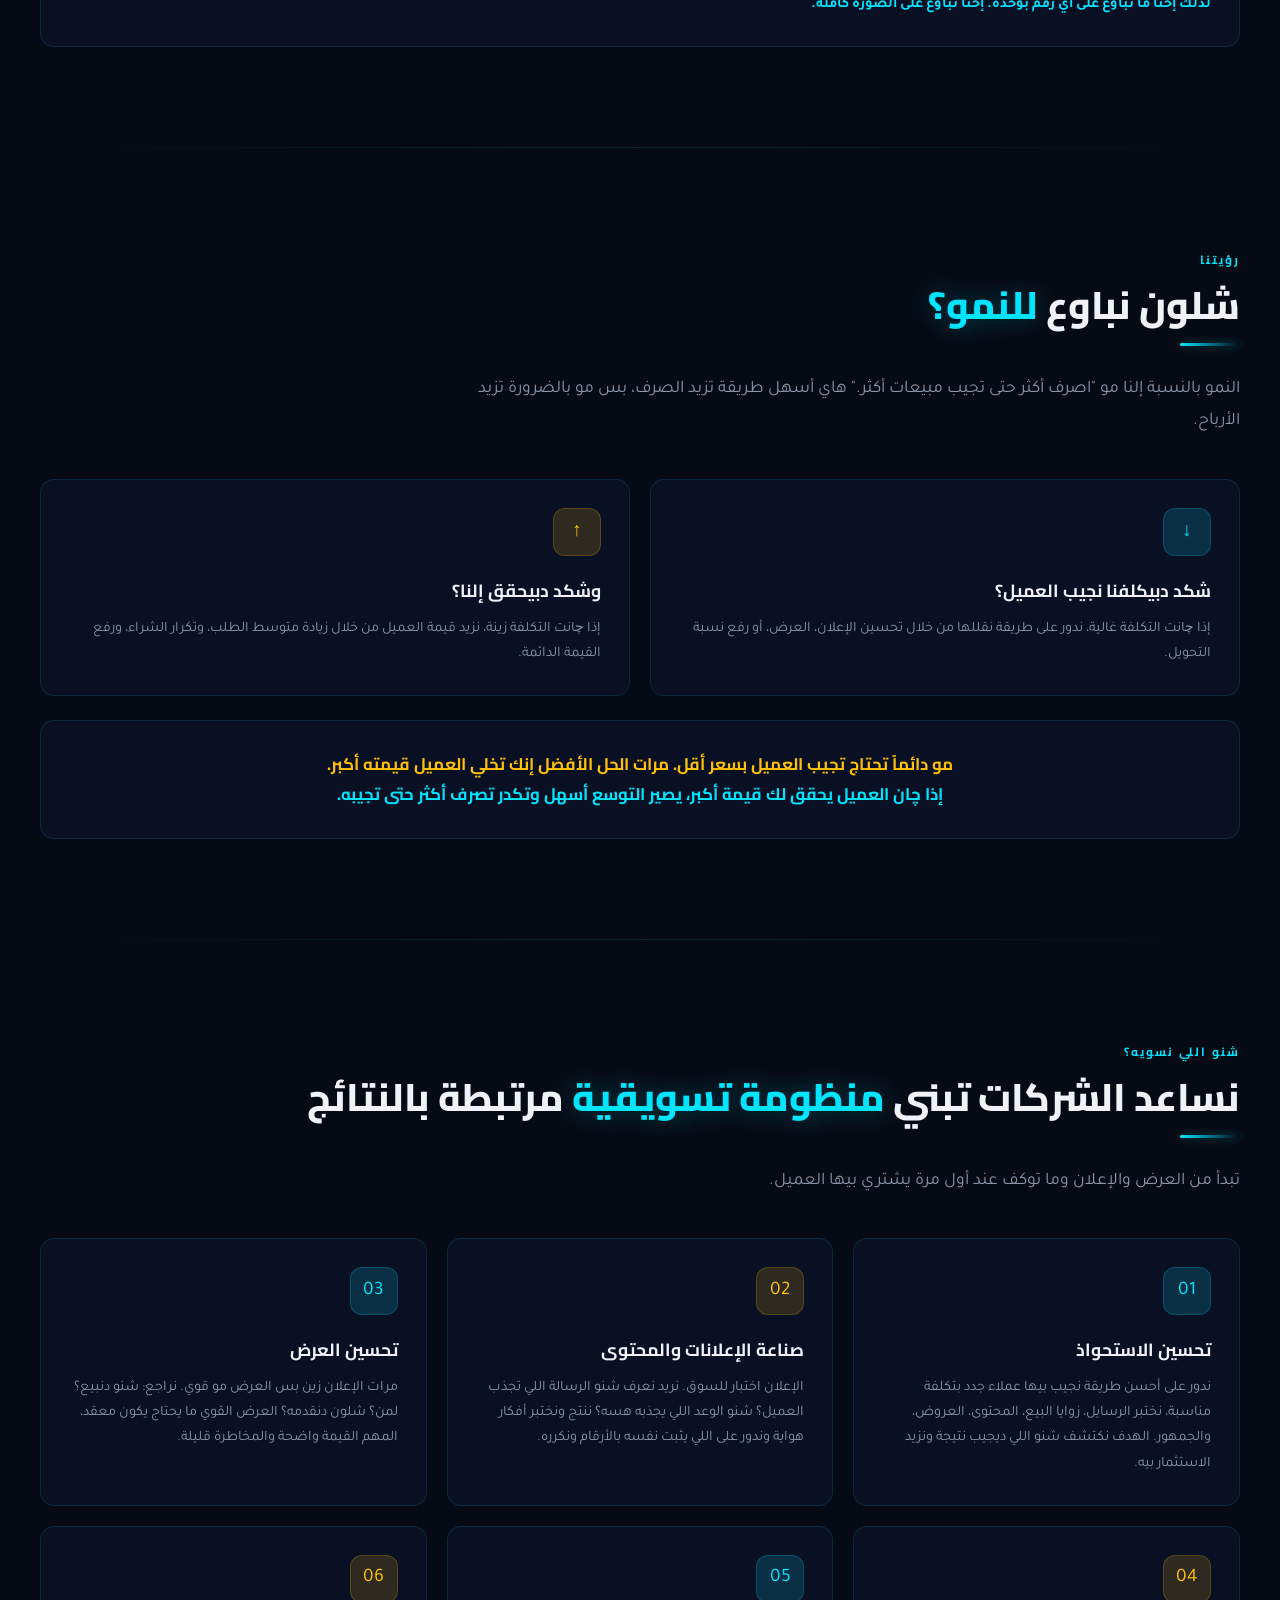
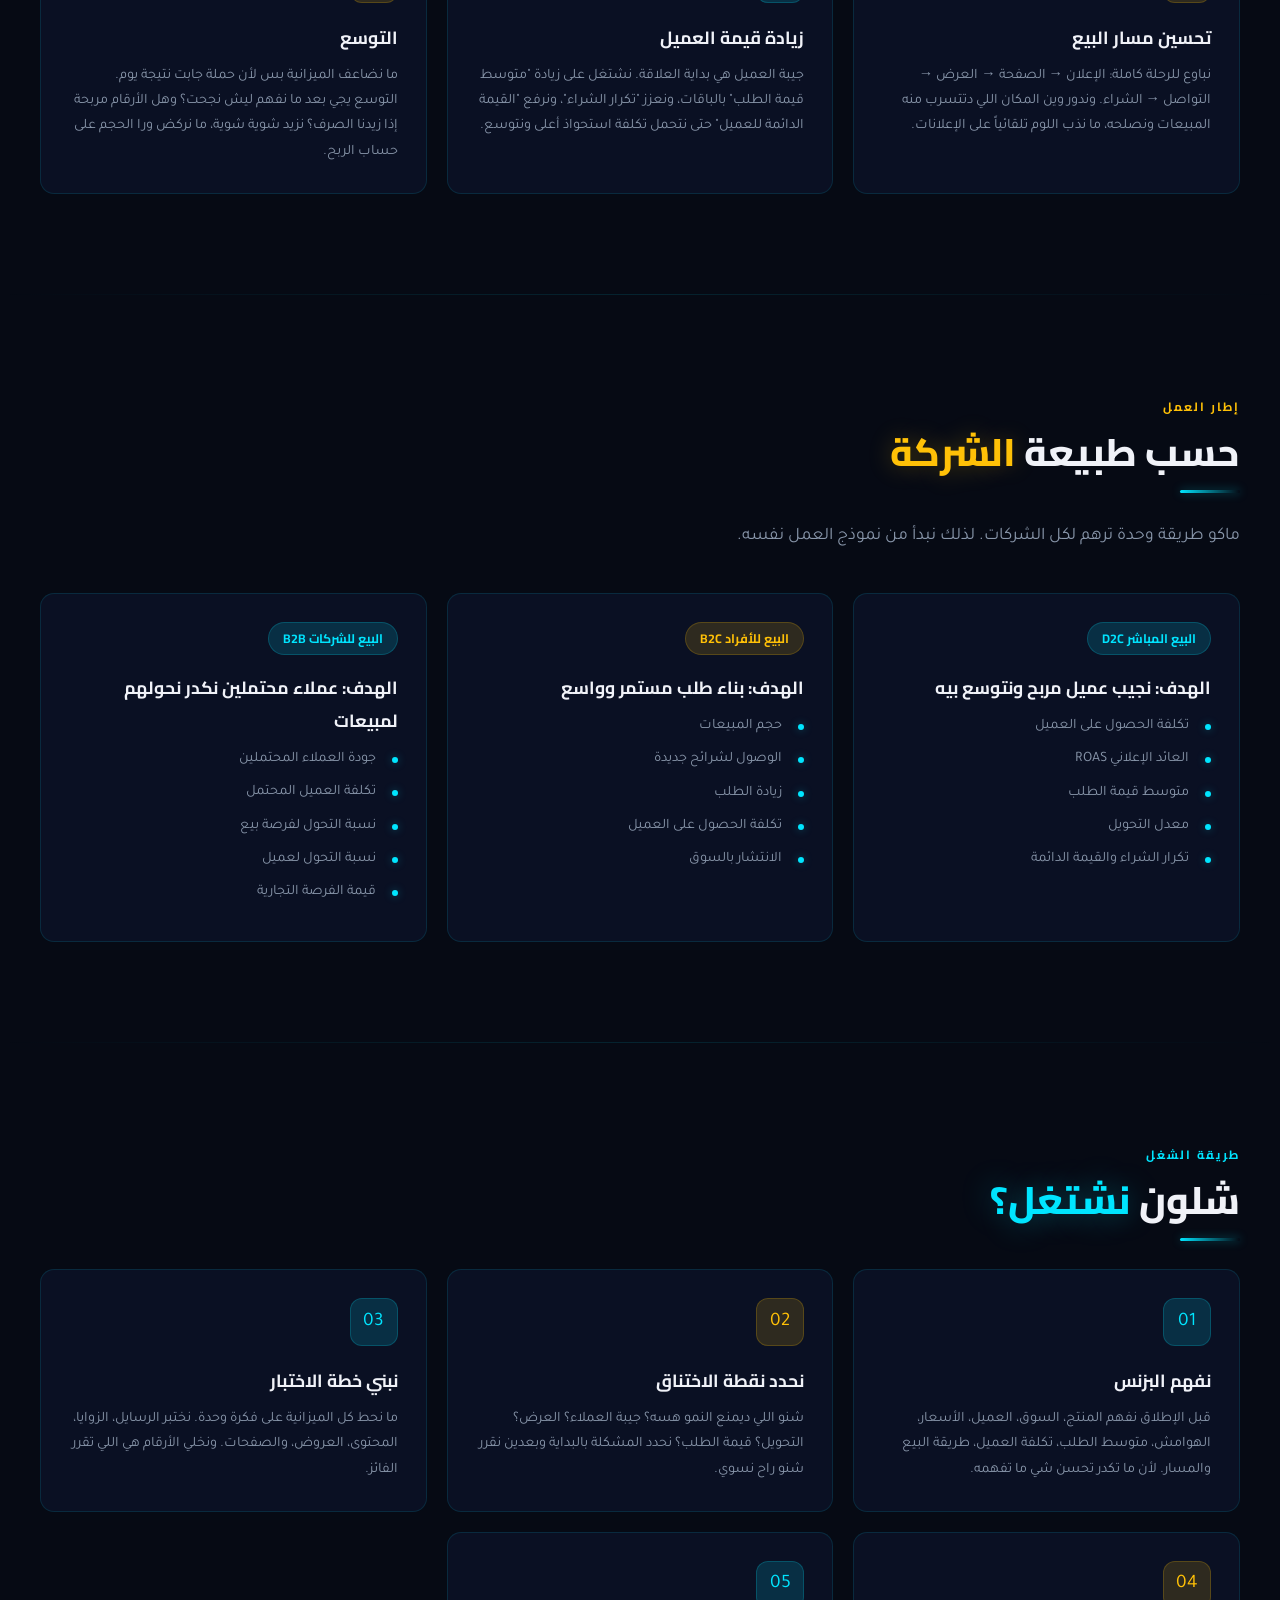
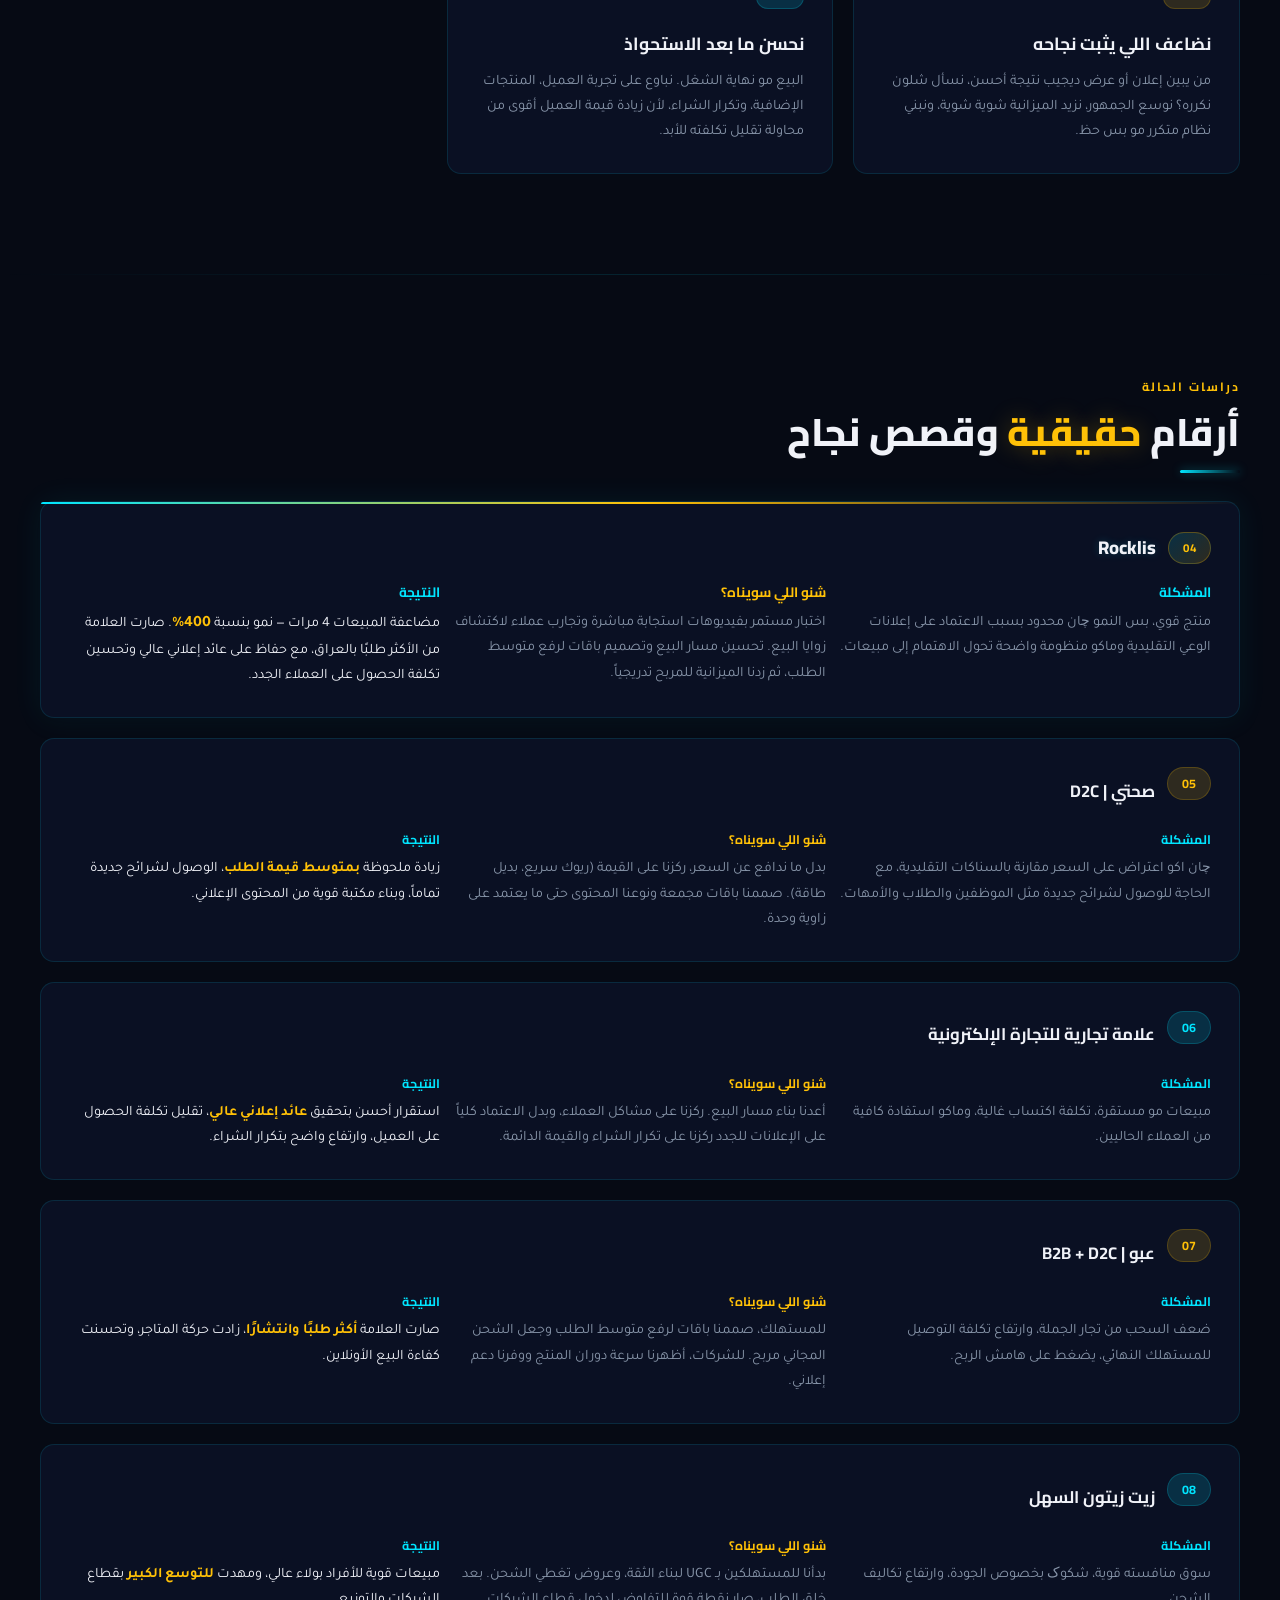
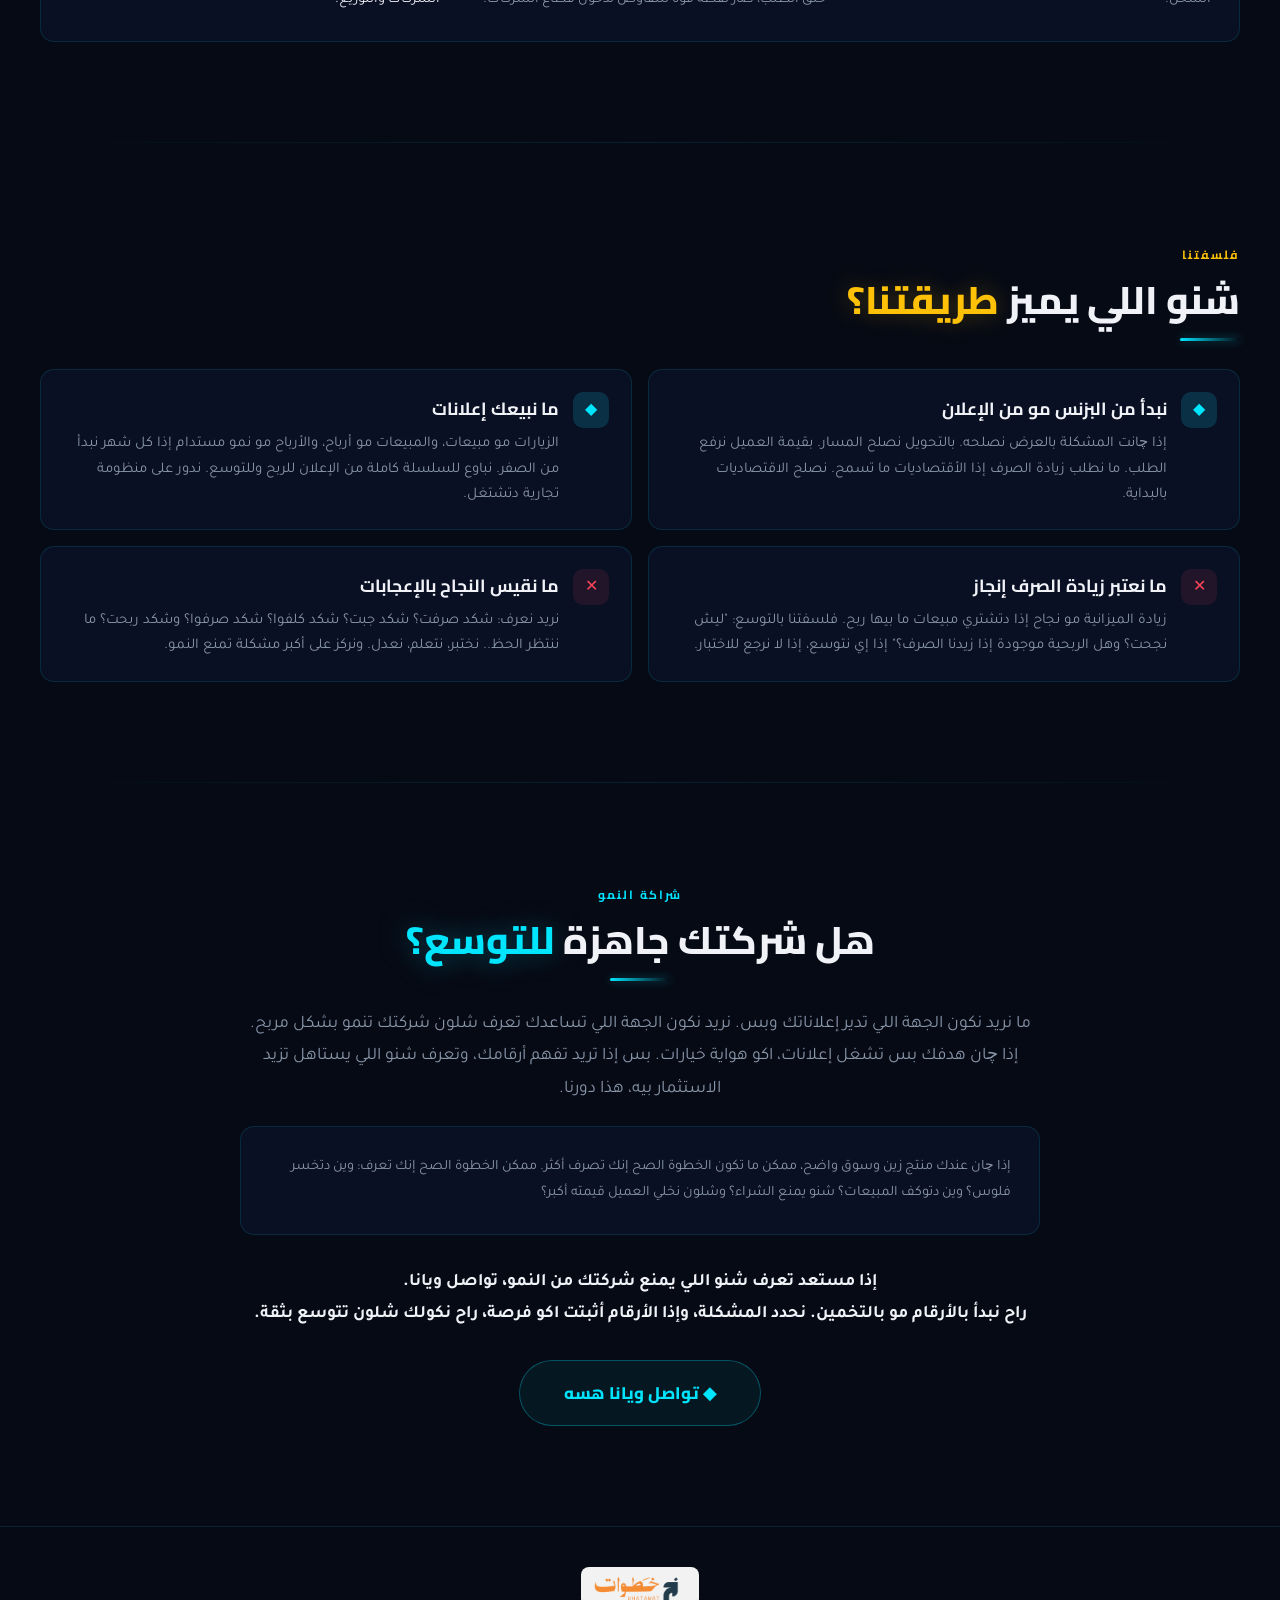
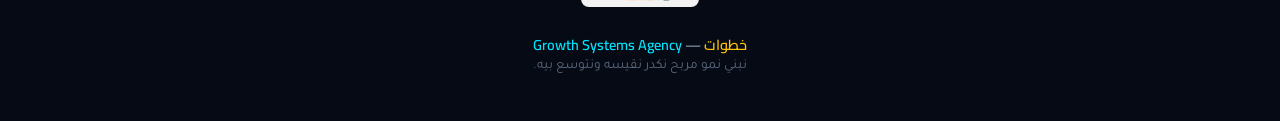
==== commit 21227d5a: "feat: replace portfolio text with the new Iraqi dialect copy" ====
--- a/index.html
+++ b/index.html
@@ -4,7 +4,7 @@
   <meta charset="UTF-8">
   <meta name="viewport" content="width=device-width, initial-scale=1.0">
   <title>خطوات | ملف الأعمال الاستراتيجي — Growth Systems Agency</title>
-  <meta name="description" content="وكالة خطوات — نبني أنظمة نمو تعتمد على الأرقام الدقيقة. Performance Marketing, Growth Systems, ROAS, CPA, LTV.">
+  <meta name="description" content="وكالة خطوات — نبني نمو مربح نكدر نقيسه ونتوسع بيه.">
   <link rel="stylesheet" href="css/styles.css">
   <link rel="icon" type="image/png" href="assets/logo.png">
 </head>
@@ -22,12 +22,11 @@
   <button class="nav-toggle" aria-label="القائمة">☰</button>
   <div class="nav-links">
     <a href="#hero">الرئيسية</a>
-    <a href="#services">خدماتنا</a>
+    <a href="#about">منو إحنا</a>
+    <a href="#services">شنو اللي نسويه</a>
     <a href="#framework">إطار العمل</a>
     <a href="#cases">دراسات الحالة</a>
-    <a href="#system">نظام عملنا</a>
-    <a href="#why">لماذا نحن</a>
-    <a href="#cta">تواصل معنا</a>
+    <a href="#cta">تواصل ويانا</a>
   </div>
 </nav>
 
@@ -37,221 +36,224 @@
     <img src="assets/logo.png" alt="خطوات — Khatawat">
   </div>
   <h1 class="hero-title reveal">ملف الأعمال <span class="cyan">الاستراتيجي</span></h1>
-  <p class="hero-sub reveal">نبني أنظمة نمو تعتمد على الأرقام الدقيقة.</p>
+  <p class="hero-sub reveal" style="font-size: 1.3rem; font-weight: 700; color: var(--text-heading);">نبني نمو مربح نكدر نقيسه ونتوسع بيه.</p>
+  <p class="hero-sub reveal" style="margin-top: -20px;">إحنا مو وكالة هدفها بس تشغل إعلانات. إحنا نشتغل على تحسين الطريقة اللي تجيب بيها الشركة عملاء، ونحول الصرف التسويقي لنتائج تجارية واضحة نكدر نقيسها ونفهمها وبعدين نتوسع بيها.</p>
   <a href="#about" class="hero-cta reveal">◆ اكتشف المزيد</a>
 </section>
 
 <!-- ═══════════ ABOUT ═══════════ -->
 <section class="section" id="about">
-  <div class="section-label reveal">من نحن</div>
-  <h2 class="section-title reveal">وكالة متخصصة في بناء وإدارة <span class="cyan">أنظمة النمو</span></h2>
-  <div class="title-line reveal"></div>
-  <p class="section-desc reveal">نربط الإنفاق التسويقي بالنتائج الفعلية للعمل التجاري، مثل المبيعات، والعائد على الإنفاق الإعلاني، وتكلفة اكتساب العميل، ومتوسط قيمة الطلب، وتكرار الشراء، والقيمة الدائمة للعميل.</p>
-  <p class="section-desc reveal" style="margin-bottom: 24px;">لا نتعامل مع الإعلانات كعنصر منفصل عن العمل التجاري؛ بل كجزء من منظومة تبدأ من تصميم العروض والمحتوى الإعلاني، مروراً بمسار المبيعات ومعدل التحويل، وصولاً إلى تكرار الشراء والقيمة الدائمة للعميل.</p>
+  <div class="section-label reveal">منو إحنا</div>
+  <h2 class="section-title reveal">ما ندير الإعلانات <span class="cyan">بمعزل عن البزنس</span></h2>
+  <div class="title-line reveal"></div>
+  <p class="section-desc reveal">الإعلان بحد ذاته مو هو الهدف. الهدف هو إن الشركة تصرف مبلغ معين حتى تجيب عميل، وبعدين تطلع من هذا العميل قيمة وربح أكبر من تكلفة جيبته. لهذا السبب، من نشتغل ويه أي شركة، ما نبدأ بسؤال "شنو الإعلان اللي راح نطلقه؟"</p>
+  
+  <p class="section-desc reveal" style="color: var(--accent-gold); font-weight: 700; margin-bottom: 20px;">نبدأ بأسئلة أهم:</p>
 
   <div class="cards-grid cols-4 reveal">
     <div class="card" style="text-align:center;">
       <div class="card-icon" style="margin:0 auto 14px;"><span style="font-size:0.85rem;">💰</span></div>
-      <div class="card-title" style="font-size:0.9rem;">كم تنفق؟</div>
+      <div class="card-title" style="font-size:0.9rem;">شكد مبيعاتك وتكلفة العميل؟</div>
     </div>
     <div class="card" style="text-align:center;">
-      <div class="card-icon gold" style="margin:0 auto 14px;"><span style="font-size:0.85rem;">👤</span></div>
-      <div class="card-title" style="font-size:0.9rem;">ما هي تكلفة اكتساب العميل؟</div>
+      <div class="card-icon gold" style="margin:0 auto 14px;"><span style="font-size:0.85rem;">🛒</span></div>
+      <div class="card-title" style="font-size:0.9rem;">شكد يصرف العميل بأول مرة؟</div>
     </div>
     <div class="card" style="text-align:center;">
-      <div class="card-icon" style="margin:0 auto 14px;"><span style="font-size:0.85rem;">📈</span></div>
-      <div class="card-title" style="font-size:0.9rem;">كم تبلغ مبيعاتك؟</div>
+      <div class="card-icon" style="margin:0 auto 14px;"><span style="font-size:0.85rem;">🔄</span></div>
+      <div class="card-title" style="font-size:0.9rem;">كم مرة يرجع العميل يشتري؟</div>
     </div>
     <div class="card" style="text-align:center;">
-      <div class="card-icon gold" style="margin:0 auto 14px;"><span style="font-size:0.85rem;">🚀</span></div>
-      <div class="card-title" style="font-size:0.9rem;">أين تكمن فرصة التوسع؟</div>
+      <div class="card-icon gold" style="margin:0 auto 14px;"><span style="font-size:0.85rem;">📈</span></div>
+      <div class="card-title" style="font-size:0.9rem;">شنو نسبة تحول المهتم لمشتري؟</div>
     </div>
   </div>
 
   <div class="case-card reveal" style="margin-top:28px;">
-    <p class="card-text">مشكلة معظم الشركات ليست في الإعلانات بحد ذاتها، بل في انفصال الإعلانات عن حسابات العمل التجاري. قد يكون منتجك قوياً لكن تكلفة اكتساب العميل مرتفعة، أو قد تحقق مبيعات جيدة لكن بمتوسط طلب منخفض، أو ربما يكون العائد الإعلاني ممتازاً لكن غياب تكرار الشراء يمنعك من التوسع والنمو.</p>
-    <p class="card-text" style="margin-top:12px; color:var(--accent-cyan); font-weight:600;">قاعدتنا بسيطة: النمو الحقيقي ليس في زيادة الإنفاق، بل في تعظيم قيمة كل مبلغ يتم إنفاقه، ثم التوسع في الاستراتيجيات التي تثبت نجاحها.</p>
-  </div>
-</section>
-
-<div class="section-divider"></div>
-
-<!-- ═══════════ 01: SERVICES ═══════════ -->
-<section class="section" id="services">
-  <div class="section-label reveal">01</div>
-  <h2 class="section-title reveal">ماذا نقدم <span class="cyan">بالتحديد؟</span></h2>
-  <div class="title-line reveal"></div>
-  <p class="section-desc reveal">نحول التسويق من مجرد نشاط تشغيلي إلى محرك نمو قابل للقياس والتطوير. تشمل خدماتنا:</p>
-
-  <div class="cards-grid cols-3">
-    <div class="card reveal">
-      <div class="card-icon">◆</div>
-      <div class="card-title">Performance Marketing</div>
-      <div class="card-text">التسويق المبني على الأداء</div>
-    </div>
-    <div class="card reveal">
-      <div class="card-icon gold">◆</div>
-      <div class="card-title">Creative Testing</div>
-      <div class="card-text">اختبار الإعلانات واكتشاف الأفضل</div>
-    </div>
-    <div class="card reveal">
-      <div class="card-icon">◆</div>
-      <div class="card-title">Direct Response</div>
-      <div class="card-text">إعلانات الاستجابة المباشرة</div>
-    </div>
-    <div class="card reveal">
-      <div class="card-icon gold">◆</div>
-      <div class="card-title">UGC Content</div>
-      <div class="card-text">إنتاج المحتوى وتصوير تجارب العملاء</div>
-    </div>
-    <div class="card reveal">
-      <div class="card-icon">◆</div>
-      <div class="card-title">Funnel Restructuring</div>
-      <div class="card-text">إعادة هيكلة مسار المبيعات</div>
-    </div>
-    <div class="card reveal">
-      <div class="card-icon gold">◆</div>
-      <div class="card-title">CRO</div>
-      <div class="card-text">تحسين معدل التحويل</div>
-    </div>
-    <div class="card reveal">
-      <div class="card-icon">◆</div>
-      <div class="card-title">Offer Design</div>
-      <div class="card-text">تصميم العروض</div>
-    </div>
-    <div class="card reveal">
-      <div class="card-icon gold">◆</div>
-      <div class="card-title">AOV Maximization</div>
-      <div class="card-text">تعظيم متوسط قيمة الطلب</div>
-    </div>
-    <div class="card reveal">
-      <div class="card-icon">◆</div>
-      <div class="card-title">Retention & LTV</div>
-      <div class="card-text">تكرار الشراء والقيمة الدائمة للعميل</div>
-    </div>
-    <div class="card reveal">
-      <div class="card-icon gold">◆</div>
-      <div class="card-title">B2B Lead Generation</div>
-      <div class="card-text">جذب العملاء المحتملين للشركات</div>
-    </div>
-    <div class="card reveal">
-      <div class="card-icon">◆</div>
-      <div class="card-title">Performance-Based Scaling</div>
-      <div class="card-text">التوسع المبني على الأداء</div>
-    </div>
-  </div>
-</section>
-
-<div class="section-divider"></div>
-
-<!-- ═══════════ 02: FRAMEWORK ═══════════ -->
-<section class="section" id="framework">
-  <div class="section-label gold reveal">02</div>
-  <h2 class="section-title reveal">إطار <span class="gold">عملنا</span></h2>
-  <div class="title-line reveal"></div>
-  <p class="section-desc reveal">نصمم الاستراتيجية بناءً على نموذج عملك التجاري، لأن ما ينجح في قطاع معين قد لا ينجح في قطاع آخر:</p>
-
-  <div class="cards-grid cols-3">
-    <div class="card reveal">
-      <div class="case-badge" style="margin-bottom:16px;">D2C</div>
-      <div class="card-title">البيع المباشر للمستهلك</div>
-      <ul class="bullet-list">
-        <li>اختبار المحتوى الإعلاني</li>
-        <li>تحسين مسار المبيعات</li>
-        <li>رفع متوسط قيمة الطلب</li>
-        <li>كفاءة الاستحواذ</li>
-      </ul>
-      <div class="case-highlights" style="margin-top:16px;">
-        <div class="case-highlight"><span class="num" style="font-size:0.8rem;">ROAS</span></div>
-        <div class="case-highlight"><span class="num" style="font-size:0.8rem;">CPA</span></div>
-        <div class="case-highlight"><span class="num" style="font-size:0.8rem;">AOV</span></div>
-        <div class="case-highlight"><span class="num" style="font-size:0.8rem;">Retention</span></div>
-      </div>
-    </div>
-    <div class="card reveal">
-      <div class="case-badge" style="margin-bottom:16px; background:var(--accent-gold-dim); color:var(--accent-gold); border-color:rgba(255,193,7,0.2);">B2C</div>
-      <div class="card-title">البيع للأفراد</div>
-      <ul class="bullet-list">
-        <li>الانتشار في السوق</li>
-        <li>زيادة حجم المبيعات</li>
-        <li>بناء الطلب المستدام</li>
-      </ul>
-      <div class="case-highlights" style="margin-top:16px;">
-        <div class="case-highlight"><span class="num" style="font-size:0.8rem;">Market Share</span></div>
-        <div class="case-highlight"><span class="num" style="font-size:0.8rem;">Sales Volume</span></div>
-        <div class="case-highlight"><span class="num" style="font-size:0.8rem;">CPA</span></div>
-      </div>
-    </div>
-    <div class="card reveal">
-      <div class="case-badge" style="margin-bottom:16px;">B2B</div>
-      <div class="card-title">البيع للشركات</div>
-      <ul class="bullet-list">
-        <li>جذب عملاء محتملين مؤهلين</li>
-        <li>بناء الثقة</li>
-        <li>تحويلهم إلى فرص بيع حقيقية</li>
-      </ul>
-      <div class="case-highlights" style="margin-top:16px;">
-        <div class="case-highlight"><span class="num" style="font-size:0.8rem;">CPL</span></div>
-        <div class="case-highlight"><span class="num" style="font-size:0.8rem;">Lead-to-Sale</span></div>
-        <div class="case-highlight"><span class="num" style="font-size:0.8rem;">Pipeline</span></div>
-      </div>
-    </div>
-  </div>
-</section>
-
-<div class="section-divider"></div>
-
-<!-- ═══════════ 03: GROWTH MATH ═══════════ -->
+    <p class="card-text">المشكلة بهواية شركات مو إن الإعلانات سيئة. المشكلة إن الإعلان ممكن يكون ديشتغل، بس اقتصاديات البزنس نفسها ما تسمح بالتوسع. ممكن يكون عندك منتج ممتاز، بس تكلفة الحصول على العميل غالية. ممكن تكون عندك مبيعات زينة، بس متوسط قيمة الطلب قليل. أو عائد إعلاني زين بس يشتري مرة وحدة وبس.</p>
+    <p class="card-text" style="margin-top:12px; color:var(--accent-cyan); font-weight:600;">لذلك إحنا ما نباوع على أي رقم بوحده. إحنا نباوع على الصورة كاملة.</p>
+  </div>
+</section>
+
+<div class="section-divider"></div>
+
+<!-- ═══════════ GROWTH VIEW ═══════════ -->
 <section class="section" id="growth">
-  <div class="section-label reveal">03</div>
-  <h2 class="section-title reveal">كيف نحسب <span class="cyan">النمو؟</span></h2>
-  <div class="title-line reveal"></div>
-  <p class="section-desc reveal">لا ننظر إلى تكلفة اكتساب العميل أو العائد الإعلاني كأرقام مجردة؛ فالقرار يبدأ من فهم أرقام العمل التجاري الأساسية.</p>
+  <div class="section-label reveal">رؤيتنا</div>
+  <h2 class="section-title reveal">شلون نباوع <span class="cyan">للنمو؟</span></h2>
+  <div class="title-line reveal"></div>
+  <p class="section-desc reveal">النمو بالنسبة إلنا مو "اصرف أكثر حتى تجيب مبيعات أكثر." هاي أسهل طريقة تزيد الصرف، بس مو بالضرورة تزيد الأرباح.</p>
 
   <div class="cards-grid cols-2 reveal">
     <div class="card">
       <div class="card-icon">↓</div>
-      <div class="card-title">إذا كانت تكلفة العميل مرتفعة</div>
-      <div class="card-text">نعمل على تقليل تكلفة الاستحواذ عبر تحسين مسار المبيعات وتصميم العروض.</div>
+      <div class="card-title">شكد دبيكلفنا نجيب العميل؟</div>
+      <div class="card-text">إذا چانت التكلفة غالية، ندور على طريقة نقللها من خلال تحسين الإعلان، العرض، أو رفع نسبة التحويل.</div>
     </div>
     <div class="card">
       <div class="card-icon gold">↑</div>
-      <div class="card-title">أو نرفع القيمة</div>
-      <div class="card-text">نرفع القيمة الدائمة ومتوسط قيمة الطلب عبر تحسين تجربة العميل وتكرار الشراء.</div>
+      <div class="card-title">وشكد دبيحقق إلنا؟</div>
+      <div class="card-text">إذا چانت التكلفة زينة، نزيد قيمة العميل من خلال زيادة متوسط الطلب، وتكرار الشراء، ورفع القيمة الدائمة.</div>
     </div>
   </div>
 
   <div class="case-card reveal" style="margin-top:24px; text-align:center;">
-    <p style="font-family:'Cairo',sans-serif; font-size:1.05rem; font-weight:700; color:var(--accent-gold); line-height:1.8;">السؤال ليس مجرد "ما هي تكلفة اكتساب العميل؟"<br>السؤال الأهم: <span style="color:var(--accent-cyan);">ما هي قيمة هذا العميل للعمل التجاري مقارنة بتكلفة الاستحواذ عليه؟</span></p>
-  </div>
-</section>
-
-<div class="section-divider"></div>
-
-<!-- ═══════════ 04–08: CASE STUDIES ═══════════ -->
+    <p style="font-family:'Cairo',sans-serif; font-size:1.05rem; font-weight:700; color:var(--accent-gold); line-height:1.8;">مو دائماً تحتاج تجيب العميل بسعر أقل. مرات الحل الأفضل إنك تخلي العميل قيمته أكبر.<br><span style="color:var(--accent-cyan);">إذا چان العميل يحقق لك قيمة أكبر، يصير التوسع أسهل وتكدر تصرف أكثر حتى تجيبه.</span></p>
+  </div>
+</section>
+
+<div class="section-divider"></div>
+
+<!-- ═══════════ WHAT WE DO ═══════════ -->
+<section class="section" id="services">
+  <div class="section-label reveal">شنو اللي نسويه؟</div>
+  <h2 class="section-title reveal">نساعد الشركات تبني <span class="cyan">منظومة تسويقية</span> مرتبطة بالنتائج</h2>
+  <div class="title-line reveal"></div>
+  <p class="section-desc reveal">تبدأ من العرض والإعلان وما توكف عند أول مرة يشتري بيها العميل.</p>
+
+  <div class="cards-grid cols-3">
+    <div class="card reveal">
+      <div class="card-icon">01</div>
+      <div class="card-title">تحسين الاستحواذ</div>
+      <div class="card-text">ندور على أحسن طريقة نجيب بيها عملاء جدد بتكلفة مناسبة، نختبر الرسايل، زوايا البيع، المحتوى، العروض، والجمهور. الهدف نكتشف شنو اللي ديجيب نتيجة ونزيد الاستثمار بيه.</div>
+    </div>
+    <div class="card reveal">
+      <div class="card-icon gold">02</div>
+      <div class="card-title">صناعة الإعلانات والمحتوى</div>
+      <div class="card-text">الإعلان اختبار للسوق. نريد نعرف شنو الرسالة اللي تجذب العميل؟ شنو الوعد اللي يجذبه هسه؟ ننتج ونختبر أفكار هواية وندور على اللي يثبت نفسه بالأرقام ونكرره.</div>
+    </div>
+    <div class="card reveal">
+      <div class="card-icon">03</div>
+      <div class="card-title">تحسين العرض</div>
+      <div class="card-text">مرات الإعلان زين بس العرض مو قوي. نراجع: شنو دنبيع؟ لمن؟ شلون دنقدمه؟ العرض القوي ما يحتاج يكون معقد، المهم القيمة واضحة والمخاطرة قليلة.</div>
+    </div>
+    <div class="card reveal">
+      <div class="card-icon gold">04</div>
+      <div class="card-title">تحسين مسار البيع</div>
+      <div class="card-text">نباوع للرحلة كاملة: الإعلان → الصفحة → العرض → التواصل → الشراء. وندور وين المكان اللي دتتسرب منه المبيعات ونصلحه، ما نذب اللوم تلقائياً على الإعلانات.</div>
+    </div>
+    <div class="card reveal">
+      <div class="card-icon">05</div>
+      <div class="card-title">زيادة قيمة العميل</div>
+      <div class="card-text">جيبة العميل هي بداية العلاقة. نشتغل على زيادة "متوسط قيمة الطلب" بالباقات، ونعزز "تكرار الشراء"، ونرفع "القيمة الدائمة للعميل" حتى نتحمل تكلفة استحواذ أعلى ونتوسع.</div>
+    </div>
+    <div class="card reveal">
+      <div class="card-icon gold">06</div>
+      <div class="card-title">التوسع</div>
+      <div class="card-text">ما نضاعف الميزانية بس لأن حملة جابت نتيجة يوم. التوسع يجي بعد ما نفهم ليش نجحت؟ وهل الأرقام مربحة إذا زيدنا الصرف؟ نزيد شوية شوية، ما نركض ورا الحجم على حساب الربح.</div>
+    </div>
+  </div>
+</section>
+
+<div class="section-divider"></div>
+
+<!-- ═══════════ FRAMEWORK ═══════════ -->
+<section class="section" id="framework">
+  <div class="section-label gold reveal">إطار العمل</div>
+  <h2 class="section-title reveal">حسب طبيعة <span class="gold">الشركة</span></h2>
+  <div class="title-line reveal"></div>
+  <p class="section-desc reveal">ماكو طريقة وحدة ترهم لكل الشركات. لذلك نبدأ من نموذج العمل نفسه.</p>
+
+  <div class="cards-grid cols-3">
+    <div class="card reveal">
+      <div class="case-badge" style="margin-bottom:16px;">البيع المباشر D2C</div>
+      <div class="card-title">الهدف: نجيب عميل مربح ونتوسع بيه</div>
+      <ul class="bullet-list">
+        <li>تكلفة الحصول على العميل</li>
+        <li>العائد الإعلاني ROAS</li>
+        <li>متوسط قيمة الطلب</li>
+        <li>معدل التحويل</li>
+        <li>تكرار الشراء والقيمة الدائمة</li>
+      </ul>
+    </div>
+    <div class="card reveal">
+      <div class="case-badge" style="margin-bottom:16px; background:var(--accent-gold-dim); color:var(--accent-gold); border-color:rgba(255,193,7,0.2);">البيع للأفراد B2C</div>
+      <div class="card-title">الهدف: بناء طلب مستمر وواسع</div>
+      <ul class="bullet-list">
+        <li>حجم المبيعات</li>
+        <li>الوصول لشرائح جديدة</li>
+        <li>زيادة الطلب</li>
+        <li>تكلفة الحصول على العميل</li>
+        <li>الانتشار بالسوق</li>
+      </ul>
+    </div>
+    <div class="card reveal">
+      <div class="case-badge" style="margin-bottom:16px;">البيع للشركات B2B</div>
+      <div class="card-title">الهدف: عملاء محتملين نكدر نحولهم لمبيعات</div>
+      <ul class="bullet-list">
+        <li>جودة العملاء المحتملين</li>
+        <li>تكلفة العميل المحتمل</li>
+        <li>نسبة التحول لفرصة بيع</li>
+        <li>نسبة التحول لعميل</li>
+        <li>قيمة الفرصة التجارية</li>
+      </ul>
+    </div>
+  </div>
+</section>
+
+<div class="section-divider"></div>
+
+<!-- ═══════════ HOW WE WORK ═══════════ -->
+<section class="section">
+  <div class="section-label reveal">طريقة الشغل</div>
+  <h2 class="section-title reveal">شلون <span class="cyan">نشتغل؟</span></h2>
+  <div class="title-line reveal"></div>
+
+  <div class="cards-grid cols-3">
+    <div class="card reveal">
+      <div class="card-icon">01</div>
+      <div class="card-title">نفهم البزنس</div>
+      <div class="card-text">قبل الإطلاق نفهم المنتج، السوق، العميل، الأسعار، الهوامش، متوسط الطلب، تكلفة العميل، طريقة البيع والمسار. لأن ما تكدر تحسن شي ما تفهمه.</div>
+    </div>
+    <div class="card reveal">
+      <div class="card-icon gold">02</div>
+      <div class="card-title">نحدد نقطة الاختناق</div>
+      <div class="card-text">شنو اللي ديمنع النمو هسه؟ جيبة العملاء؟ العرض؟ التحويل؟ قيمة الطلب؟ نحدد المشكلة بالبداية وبعدين نقرر شنو راح نسوي.</div>
+    </div>
+    <div class="card reveal">
+      <div class="card-icon">03</div>
+      <div class="card-title">نبني خطة الاختبار</div>
+      <div class="card-text">ما نحط كل الميزانية على فكرة وحدة. نختبر الرسايل، الزوايا، المحتوى، العروض، والصفحات. ونخلي الأرقام هي اللي تقرر الفائز.</div>
+    </div>
+    <div class="card reveal">
+      <div class="card-icon gold">04</div>
+      <div class="card-title">نضاعف اللي يثبت نجاحه</div>
+      <div class="card-text">من يبين إعلان أو عرض ديجيب نتيجة أحسن، نسأل شلون نكرره؟ نوسع الجمهور، نزيد الميزانية شوية شوية، ونبني نظام متكرر مو بس حظ.</div>
+    </div>
+    <div class="card reveal">
+      <div class="card-icon">05</div>
+      <div class="card-title">نحسن ما بعد الاستحواذ</div>
+      <div class="card-text">البيع مو نهاية الشغل. نباوع على تجربة العميل، المنتجات الإضافية، وتكرار الشراء، لأن زيادة قيمة العميل أقوى من محاولة تقليل تكلفته للأبد.</div>
+    </div>
+  </div>
+</section>
+
+<div class="section-divider"></div>
+
+<!-- ═══════════ CASE STUDIES ═══════════ -->
 <section class="section" id="cases">
   <div class="section-label gold reveal">دراسات الحالة</div>
-  <h2 class="section-title reveal">نتائج <span class="gold">حقيقية</span> من مشاريع واقعية</h2>
+  <h2 class="section-title reveal">أرقام <span class="gold">حقيقية</span> وقصص نجاح</h2>
   <div class="title-line reveal"></div>
 
   <!-- Case 04: Rocklis (Featured) -->
   <div class="case-card case-featured reveal" style="margin-bottom:20px;">
     <div style="display:flex; align-items:center; gap:12px; margin-bottom:14px;">
       <span class="featured-badge">04</span>
-      <span style="font-family:'Cairo',sans-serif; font-weight:800; color:var(--text-heading); font-size:1.15rem; text-shadow: 0 0 10px rgba(0, 229, 255, 0.2);">Rocklis | B2C / D2C</span>
+      <span style="font-family:'Cairo',sans-serif; font-weight:800; color:var(--text-heading); font-size:1.15rem; text-shadow: 0 0 10px rgba(0, 229, 255, 0.2);">Rocklis</span>
     </div>
     <div class="cards-grid cols-3" style="gap:14px;">
       <div>
-        <div style="font-size:0.85rem; color:var(--accent-cyan); font-family:'Cairo',sans-serif; font-weight:700; margin-bottom:6px;">التحدي</div>
-        <div class="card-text">منتج قوي لكن النمو محدود بسبب الاعتماد على إعلانات الوعي التقليدية وافتقار العلامة إلى منظومة تحويل واضحة.</div>
-      </div>
-      <div>
-        <div style="font-size:0.85rem; color:var(--accent-gold); font-family:'Cairo',sans-serif; font-weight:700; margin-bottom:6px;">الاستراتيجية</div>
-        <div class="card-text">نفذنا اختبارات مستمرة للمحتوى الإعلاني باستخدام فيديوهات الاستجابة المباشرة وتجارب العملاء لاختبار أفضل زوايا البيع. قمنا بتحسين مسار المبيعات وتصميم باقات مجمعة لرفع متوسط الطلب، ثم ضاعفنا ميزانية الحملات الناجحة بشكل مدروس.</div>
+        <div style="font-size:0.85rem; color:var(--accent-cyan); font-family:'Cairo',sans-serif; font-weight:700; margin-bottom:6px;">المشكلة</div>
+        <div class="card-text">منتج قوي، بس النمو چان محدود بسبب الاعتماد على إعلانات الوعي التقليدية وماكو منظومة واضحة تحول الاهتمام إلى مبيعات.</div>
+      </div>
+      <div>
+        <div style="font-size:0.85rem; color:var(--accent-gold); font-family:'Cairo',sans-serif; font-weight:700; margin-bottom:6px;">شنو اللي سويناه؟</div>
+        <div class="card-text">اختبار مستمر بفيديوهات استجابة مباشرة وتجارب عملاء لاكتشاف زوايا البيع. تحسين مسار البيع وتصميم باقات لرفع متوسط الطلب، ثم زدنا الميزانية للمربح تدريجياً.</div>
       </div>
       <div>
         <div style="font-size:0.85rem; color:var(--accent-cyan); font-family:'Cairo',sans-serif; font-weight:700; margin-bottom:6px;">النتيجة</div>
-        <div class="card-text" style="color:var(--text-heading);">مضاعفة المبيعات 4 مرات بنسبة نمو <strong style="color:var(--accent-gold); font-size: 1.1em;">400%</strong>، لتصبح العلامة التجارية من الأكثر طلباً في العراق، مع الحفاظ على عائد إعلاني مرتفع وتقليل تكلفة اكتساب العملاء الجدد.</div>
+        <div class="card-text" style="color:var(--text-heading);">مضاعفة المبيعات 4 مرات — نمو بنسبة <strong style="color:var(--accent-gold); font-size: 1.1em;">400%</strong>. صارت العلامة من الأكثر طلبًا بالعراق، مع حفاظ على عائد إعلاني عالي وتحسين تكلفة الحصول على العملاء الجدد.</div>
       </div>
     </div>
   </div>
@@ -260,20 +262,20 @@
   <div class="case-card reveal" style="margin-bottom:20px;">
     <div style="display:flex; align-items:center; gap:12px; margin-bottom:14px;">
       <span class="case-badge" style="background:var(--accent-gold-dim); color:var(--accent-gold); border-color:rgba(255,193,7,0.2);">05</span>
-      <span style="font-family:'Cairo',sans-serif; font-weight:700; color:var(--text-heading); font-size:1.05rem;">صحتي (عبو) | D2C</span>
+      <span style="font-family:'Cairo',sans-serif; font-weight:700; color:var(--text-heading); font-size:1.05rem;">صحتي | D2C</span>
     </div>
     <div class="cards-grid cols-3" style="gap:14px;">
       <div>
-        <div style="font-size:0.78rem; color:var(--accent-cyan); font-family:'Cairo',sans-serif; font-weight:700; margin-bottom:6px;">التحدي</div>
-        <div class="card-text">اعتراض العملاء على السعر مقارنة بالوجبات الخفيفة العادية، والحاجة للوصول إلى شرائح جديدة مثل الموظفين والطلاب والأمهات.</div>
-      </div>
-      <div>
-        <div style="font-size:0.78rem; color:var(--accent-gold); font-family:'Cairo',sans-serif; font-weight:700; margin-bottom:6px;">الاستراتيجية</div>
-        <div class="card-text">توضيح القيمة للعميل من خلال مقارنة التكلفة بالوجبات غير الصحية. استهداف زوايا محددة مثل تقديم المنتج كإفطار سريع أو بديل لمشروبات الطاقة. وتصميم باقات مجمعة لرفع متوسط قيمة الطلب، مع تنويع المحتوى الإعلاني لتجنب إجهاد الجمهور.</div>
+        <div style="font-size:0.78rem; color:var(--accent-cyan); font-family:'Cairo',sans-serif; font-weight:700; margin-bottom:6px;">المشكلة</div>
+        <div class="card-text">چان اكو اعتراض على السعر مقارنة بالسناكات التقليدية، مع الحاجة للوصول لشرائح جديدة مثل الموظفين والطلاب والأمهات.</div>
+      </div>
+      <div>
+        <div style="font-size:0.78rem; color:var(--accent-gold); font-family:'Cairo',sans-serif; font-weight:700; margin-bottom:6px;">شنو اللي سويناه؟</div>
+        <div class="card-text">بدل ما ندافع عن السعر، ركزنا على القيمة (ريوك سريع، بديل طاقة). صممنا باقات مجمعة ونوعنا المحتوى حتى ما يعتمد على زاوية وحدة.</div>
       </div>
       <div>
         <div style="font-size:0.78rem; color:var(--accent-cyan); font-family:'Cairo',sans-serif; font-weight:700; margin-bottom:6px;">النتيجة</div>
-        <div class="card-text" style="color:var(--text-heading);">زيادة ملحوظة في <strong style="color:var(--accent-gold);">متوسط قيمة الطلب</strong>، والوصول إلى شرائح جديدة تماماً من العملاء، وبناء مكتبة إعلانية قوية.</div>
+        <div class="card-text" style="color:var(--text-heading);">زيادة ملحوظة <strong style="color:var(--accent-gold);">بمتوسط قيمة الطلب</strong>، الوصول لشرائح جديدة تماماً، وبناء مكتبة قوية من المحتوى الإعلاني.</div>
       </div>
     </div>
   </div>
@@ -282,20 +284,20 @@
   <div class="case-card reveal" style="margin-bottom:20px;">
     <div style="display:flex; align-items:center; gap:12px; margin-bottom:14px;">
       <span class="case-badge">06</span>
-      <span style="font-family:'Cairo',sans-serif; font-weight:700; color:var(--text-heading); font-size:1.05rem;">علامة تجارية للتجارة الإلكترونية | D2C</span>
+      <span style="font-family:'Cairo',sans-serif; font-weight:700; color:var(--text-heading); font-size:1.05rem;">علامة تجارية للتجارة الإلكترونية</span>
     </div>
     <div class="cards-grid cols-3" style="gap:14px;">
       <div>
-        <div style="font-size:0.78rem; color:var(--accent-cyan); font-family:'Cairo',sans-serif; font-weight:700; margin-bottom:6px;">التحدي</div>
-        <div class="card-text">مبيعات غير مستقرة، تكلفة استحواذ عالية، وعدم الاستفادة المثلى من العملاء الحاليين.</div>
-      </div>
-      <div>
-        <div style="font-size:0.78rem; color:var(--accent-gold); font-family:'Cairo',sans-serif; font-weight:700; margin-bottom:6px;">الاستراتيجية</div>
-        <div class="card-text">إعادة هيكلة مسار المبيعات، واختبار محتوى إعلاني يقدم حلولاً مباشرة لمشاكل العملاء. التركيز المكثف على تكرار الشراء والقيمة الدائمة للعميل لتقليل الاعتماد الحصري على الإعلانات المدفوعة لاكتساب عملاء جدد.</div>
+        <div style="font-size:0.78rem; color:var(--accent-cyan); font-family:'Cairo',sans-serif; font-weight:700; margin-bottom:6px;">المشكلة</div>
+        <div class="card-text">مبيعات مو مستقرة، تكلفة اكتساب غالية، وماكو استفادة كافية من العملاء الحاليين.</div>
+      </div>
+      <div>
+        <div style="font-size:0.78rem; color:var(--accent-gold); font-family:'Cairo',sans-serif; font-weight:700; margin-bottom:6px;">شنو اللي سويناه؟</div>
+        <div class="card-text">أعدنا بناء مسار البيع. ركزنا على مشاكل العملاء، وبدل الاعتماد كلياً على الإعلانات للجدد ركزنا على تكرار الشراء والقيمة الدائمة.</div>
       </div>
       <div>
         <div style="font-size:0.78rem; color:var(--accent-cyan); font-family:'Cairo',sans-serif; font-weight:700; margin-bottom:6px;">النتيجة</div>
-        <div class="card-text" style="color:var(--text-heading);">استقرار ممتاز في تحقيق <strong style="color:var(--accent-gold);">عائد إعلاني مرتفع</strong>، وتقليل تكلفة اكتساب العميل، مع زيادة ملحوظة في معدلات تكرار الشراء والقيمة الدائمة للعملاء.</div>
+        <div class="card-text" style="color:var(--text-heading);">استقرار أحسن بتحقيق <strong style="color:var(--accent-gold);">عائد إعلاني عالي</strong>، تقليل تكلفة الحصول على العميل، وارتفاع واضح بتكرار الشراء.</div>
       </div>
     </div>
   </div>
@@ -304,20 +306,20 @@
   <div class="case-card reveal" style="margin-bottom:20px;">
     <div style="display:flex; align-items:center; gap:12px; margin-bottom:14px;">
       <span class="case-badge" style="background:var(--accent-gold-dim); color:var(--accent-gold); border-color:rgba(255,193,7,0.2);">07</span>
-      <span style="font-family:'Cairo',sans-serif; font-weight:700; color:var(--text-heading); font-size:1.05rem;">عبّو | B2B + D2C</span>
+      <span style="font-family:'Cairo',sans-serif; font-weight:700; color:var(--text-heading); font-size:1.05rem;">عبو | B2B + D2C</span>
     </div>
     <div class="cards-grid cols-3" style="gap:14px;">
       <div>
-        <div style="font-size:0.78rem; color:var(--accent-cyan); font-family:'Cairo',sans-serif; font-weight:700; margin-bottom:6px;">التحدي</div>
-        <div class="card-text">ضعف الإقبال من تجار الجملة، وارتفاع تكلفة التوصيل للمستهلك النهائي مما يؤثر سلباً على هامش الربح.</div>
-      </div>
-      <div>
-        <div style="font-size:0.78rem; color:var(--accent-gold); font-family:'Cairo',sans-serif; font-weight:700; margin-bottom:6px;">الاستراتيجية</div>
-        <div class="card-text">تصميم باقات لرفع متوسط قيمة الطلب وتوفير شحن مجاني مربح في قطاع المستهلك النهائي. أما في قطاع الشركات، فركزنا على إبراز سرعة دوران المنتج لتشجيع التجار، مع توفير دعم إعلاني لهم.</div>
+        <div style="font-size:0.78rem; color:var(--accent-cyan); font-family:'Cairo',sans-serif; font-weight:700; margin-bottom:6px;">المشكلة</div>
+        <div class="card-text">ضعف السحب من تجار الجملة، وارتفاع تكلفة التوصيل للمستهلك النهائي، يضغط على هامش الربح.</div>
+      </div>
+      <div>
+        <div style="font-size:0.78rem; color:var(--accent-gold); font-family:'Cairo',sans-serif; font-weight:700; margin-bottom:6px;">شنو اللي سويناه؟</div>
+        <div class="card-text">للمستهلك، صممنا باقات لرفع متوسط الطلب وجعل الشحن المجاني مربح. للشركات، أظهرنا سرعة دوران المنتج ووفرنا دعم إعلاني.</div>
       </div>
       <div>
         <div style="font-size:0.78rem; color:var(--accent-cyan); font-family:'Cairo',sans-serif; font-weight:700; margin-bottom:6px;">النتيجة</div>
-        <div class="card-text" style="color:var(--text-heading);">أصبحت العلامة التجارية <strong style="color:var(--accent-gold);">مطلوبة وواسعة الانتشار</strong>، وزادت حركة طلب المنتج من المتاجر، مع تحسن كبير في كفاءة المبيعات عبر الإنترنت.</div>
+        <div class="card-text" style="color:var(--text-heading);">صارت العلامة <strong style="color:var(--accent-gold);">أكثر طلبًا وانتشارًا</strong>، زادت حركة المتاجر، وتحسنت كفاءة البيع الأونلاين.</div>
       </div>
     </div>
   </div>
@@ -326,150 +328,89 @@
   <div class="case-card reveal">
     <div style="display:flex; align-items:center; gap:12px; margin-bottom:14px;">
       <span class="case-badge">08</span>
-      <span style="font-family:'Cairo',sans-serif; font-weight:700; color:var(--text-heading); font-size:1.05rem;">زيت زيتون السهل | D2C → B2B</span>
+      <span style="font-family:'Cairo',sans-serif; font-weight:700; color:var(--text-heading); font-size:1.05rem;">زيت زيتون السهل</span>
     </div>
     <div class="cards-grid cols-3" style="gap:14px;">
       <div>
-        <div style="font-size:0.78rem; color:var(--accent-cyan); font-family:'Cairo',sans-serif; font-weight:700; margin-bottom:6px;">التحدي</div>
-        <div class="card-text">سوق شديد المنافسة، تشكيك المستهلكين في الجودة، وتكاليف شحن مرتفعة.</div>
-      </div>
-      <div>
-        <div style="font-size:0.78rem; color:var(--accent-gold); font-family:'Cairo',sans-serif; font-weight:700; margin-bottom:6px;">الاستراتيجية</div>
-        <div class="card-text">بدأنا باستهداف المستهلك النهائي وبناء الثقة من خلال تجارب العملاء الحقيقية، مع تصميم عروض وباقات توفيرية تغطي تكاليف الشحن وتحقق أرباحاً. وبعد خلق وعي وطلب قويين، استخدمنا ذلك كقوة تفاوضية لدخول قطاع الشركات وتوريد المنتج للمتاجر الكبرى والمطاعم.</div>
+        <div style="font-size:0.78rem; color:var(--accent-cyan); font-family:'Cairo',sans-serif; font-weight:700; margin-bottom:6px;">المشكلة</div>
+        <div class="card-text">سوق منافسته قوية، شكوک بخصوص الجودة، وارتفاع تكاليف الشحن.</div>
+      </div>
+      <div>
+        <div style="font-size:0.78rem; color:var(--accent-gold); font-family:'Cairo',sans-serif; font-weight:700; margin-bottom:6px;">شنو اللي سويناه؟</div>
+        <div class="card-text">بدأنا للمستهلكين بـ UGC لبناء الثقة، وعروض تغطي الشحن. بعد خلق الطلب، صار نقطة قوة للتفاوض لدخول قطاع الشركات.</div>
       </div>
       <div>
         <div style="font-size:0.78rem; color:var(--accent-cyan); font-family:'Cairo',sans-serif; font-weight:700; margin-bottom:6px;">النتيجة</div>
-        <div class="card-text" style="color:var(--text-heading);">مبيعات قوية للأفراد، وتأسيس قاعدة عملاء ذات <strong style="color:var(--accent-gold);">ولاء عالٍ</strong>، مما مهد الطريق لتوسع كبير مع الموزعين المعتمدين.</div>
-      </div>
-    </div>
-  </div>
-</section>
-
-<div class="section-divider"></div>
-
-<!-- ═══════════ 09: SYSTEM ═══════════ -->
-<section class="section" id="system">
-  <div class="section-label reveal">09</div>
-  <h2 class="section-title reveal">نظام <span class="cyan">عملنا</span></h2>
-  <div class="title-line reveal"></div>
-  <p class="section-desc reveal">لا نطلق أي حملات إعلانية قبل الفهم الشامل لاتجاه وأهداف العمل التجاري.</p>
-
-  <div class="cards-grid cols-3">
-    <div class="card reveal">
-      <div class="card-icon">①</div>
-      <div class="card-title">مراجعة الأعمال والاقتصاديات</div>
-      <div class="card-text">نفهم الأرقام الأساسية مثل متوسط قيمة الطلب، وتكلفة الاستحواذ، والقيمة الدائمة، ونحلل مشاكل مسار المبيعات.</div>
-    </div>
-    <div class="card reveal">
-      <div class="card-icon gold">②</div>
-      <div class="card-title">الاستراتيجية وتصميم العروض</div>
-      <div class="card-text">نحدد أفضل عرض تسويقي وزاوية بيعية تستحق الاختبار.</div>
-    </div>
-    <div class="card reveal">
-      <div class="card-icon">③</div>
-      <div class="card-title">اختبار الإعلانات</div>
-      <div class="card-text">نختبر رسائل تسويقية متعددة حتى نصل إلى الإعلانات الأكثر ربحية.</div>
-    </div>
-    <div class="card reveal">
-      <div class="card-icon gold">④</div>
-      <div class="card-title">تحسين مسار المبيعات</div>
-      <div class="card-text">نزيل أي عقبات في مسار الشراء لرفع معدل التحويل.</div>
-    </div>
-    <div class="card reveal">
-      <div class="card-icon">⑤</div>
-      <div class="card-title">التوسع المدروس</div>
-      <div class="card-text">لا نزيد ميزانية الإنفاق بمجرد نجاح الحملة، بل نتوسع فقط عندما تؤكد الأرقام تحقيق أرباح فعلية.</div>
-    </div>
-    <div class="card reveal">
-      <div class="card-icon gold">⑥</div>
-      <div class="card-title">تكرار الشراء</div>
-      <div class="card-text">نركز على تحفيز العملاء لتكرار الشراء لضمان نمو مستدام للعمل التجاري.</div>
-    </div>
-  </div>
-</section>
-
-<div class="section-divider"></div>
-
-<!-- ═══════════ 10: WHY US ═══════════ -->
-<section class="section" id="why">
-  <div class="section-label gold reveal">10</div>
-  <h2 class="section-title reveal">لماذا <span class="gold">نحن؟</span></h2>
-  <div class="title-line reveal"></div>
-
-  <div class="feature-grid">
-    <div class="feature-item reveal">
+        <div class="card-text" style="color:var(--text-heading);">مبيعات قوية للأفراد بولاء عالي، ومهدت <strong style="color:var(--accent-gold);">للتوسع الكبير</strong> بقطاع الشركات والتوزيع.</div>
+      </div>
+    </div>
+  </div>
+</section>
+
+<div class="section-divider"></div>
+
+<!-- ═══════════ OUR WAY / WHAT WE DON'T DO ═══════════ -->
+<section class="section">
+  <div class="section-label gold reveal">فلسفتنا</div>
+  <h2 class="section-title reveal">شنو اللي يميز <span class="gold">طريقتنا؟</span></h2>
+  <div class="title-line reveal"></div>
+
+  <div class="feature-grid reveal">
+    <div class="feature-item">
       <div class="feature-icon">◆</div>
       <div>
-        <div class="card-title" style="margin-bottom:6px;">عقلية الأداء أولاً</div>
-        <div class="feature-text">كل قرار نتخذه مبني على البيانات والأرقام الدقيقة.</div>
-      </div>
-    </div>
-    <div class="feature-item reveal">
+        <div class="card-title" style="margin-bottom:6px;">نبدأ من البزنس مو من الإعلان</div>
+        <div class="feature-text">إذا چانت المشكلة بالعرض نصلحه. بالتحويل نصلح المسار. بقيمة العميل نرفع الطلب. ما نطلب زيادة الصرف إذا الأقتصاديات ما تسمح. نصلح الاقتصاديات بالبداية.</div>
+      </div>
+    </div>
+    <div class="feature-item">
       <div class="feature-icon">◆</div>
       <div>
-        <div class="card-title" style="margin-bottom:6px;">العمل التجاري قبل التوسع</div>
-        <div class="feature-text">النجاح الحقيقي ليس في زيادة الإنفاق، بل في تحقيق نمو مربح.</div>
-      </div>
-    </div>
-    <div class="feature-item reveal">
-      <div class="feature-icon">◆</div>
-      <div>
-        <div class="card-title" style="margin-bottom:6px;">المحتوى كمحرك للنمو</div>
-        <div class="feature-text">المحتوى الإعلاني ليس مجرد تصميم جذاب، بل هو الأداة التي نكتشف بها ما يحرك السوق.</div>
-      </div>
-    </div>
-    <div class="feature-item reveal">
-      <div class="feature-icon">◆</div>
-      <div>
-        <div class="card-title" style="margin-bottom:6px;">رؤية متكاملة لمسار المبيعات</div>
-        <div class="feature-text">نتابع رحلة العميل بالكامل، من النقرة الأولى وحتى إتمام عملية الشراء.</div>
-      </div>
-    </div>
-    <div class="feature-item reveal">
-      <div class="feature-icon">◆</div>
-      <div>
-        <div class="card-title" style="margin-bottom:6px;">تنفيذ متكامل</div>
-        <div class="feature-text">بدءاً من إنتاج المحتوى وصولاً إلى التوسع وإدارة الميزانيات.</div>
-      </div>
-    </div>
-  </div>
-
-  <!-- 11: What We Don't Do -->
-  <div class="case-card reveal" style="margin-top:32px; border-color:var(--border-gold);">
-    <div style="font-family:'Cairo',sans-serif; font-size:1rem; font-weight:700; color:var(--accent-gold); margin-bottom:10px;">◆ ما الذي لا نقوم به؟</div>
-    <ul class="bullet-list">
-      <li class="gold-bullet">نحن لا نبيع لك الإعلانات كهدف بحد ذاته.</li>
-      <li class="gold-bullet">لا نقيس النجاح بمجرد الإعجابات أو التفاعل السطحي.</li>
-      <li class="gold-bullet">ولا نعتبر الحملة ناجحة لمجرد ارتفاع العائد الإعلاني إذا كانت أرقام العمل التجاري الأخرى لا تدعم التوسع.</li>
-    </ul>
-    <p class="card-text" style="margin-top:10px; color:var(--accent-cyan); font-weight:600;">نحن نبني نظاماً متكاملاً ومترابطاً.</p>
-  </div>
-</section>
-
-<div class="section-divider"></div>
-
-<!-- ═══════════ 12 + 13: CTA ═══════════ -->
+        <div class="card-title" style="margin-bottom:6px;">ما نبيعك إعلانات</div>
+        <div class="feature-text">الزيارات مو مبيعات، والمبيعات مو أرباح، والأرباح مو نمو مستدام إذا كل شهر نبدأ من الصفر. نباوع للسلسلة كاملة من الإعلان للربح وللتوسع. ندور على منظومة تجارية دتشتغل.</div>
+      </div>
+    </div>
+    <div class="feature-item">
+      <div class="feature-icon" style="color: #ff4757; background: rgba(255, 71, 87, 0.1);">✕</div>
+      <div>
+        <div class="card-title" style="margin-bottom:6px;">ما نعتبر زيادة الصرف إنجاز</div>
+        <div class="feature-text">زيادة الميزانية مو نجاح إذا دتشتري مبيعات ما بيها ربح. فلسفتنا بالتوسع: "ليش نجحت؟ وهل الربحية موجودة إذا زيدنا الصرف؟" إذا إي نتوسع، إذا لا نرجع للاختبار.</div>
+      </div>
+    </div>
+    <div class="feature-item">
+      <div class="feature-icon" style="color: #ff4757; background: rgba(255, 71, 87, 0.1);">✕</div>
+      <div>
+        <div class="card-title" style="margin-bottom:6px;">ما نقيس النجاح بالإعجابات</div>
+        <div class="feature-text">نريد نعرف: شكد صرفت؟ شكد جبت؟ شكد كلفوا؟ شكد صرفوا؟ وشكد ربحت؟ ما ننتظر الحظ.. نختبر، نتعلم، نعدل. ونركز على أكبر مشكلة تمنع النمو.</div>
+      </div>
+    </div>
+  </div>
+</section>
+
+<div class="section-divider"></div>
+
+<!-- ═══════════ CTA / GROWTH PARTNERSHIP ═══════════ -->
 <section class="section" id="cta" style="text-align:center;">
   <div class="section-label reveal">شراكة النمو</div>
-  <h2 class="section-title reveal" style="max-width:800px; margin:0 auto 12px;">هل أنت مستعد لتحويل التسويق من نفقات <span class="cyan">إلى استثمار يدر الأرباح؟</span></h2>
+  <h2 class="section-title reveal" style="max-width:800px; margin:0 auto 12px;">هل شركتك جاهزة <span class="cyan">للتوسع؟</span></h2>
   <div class="title-line reveal" style="margin:0 auto 28px;"></div>
 
-  <p class="section-desc reveal" style="margin:0 auto 20px; text-align:center;">إذا كان هدفك مجرد إطلاق إعلانات، فالسوق مليء بالخيارات. لكن إذا كان هدفك بناء محرك نمو واضح، وقابل للقياس، والتوسع، فهذا هو دورنا.</p>
+  <p class="section-desc reveal" style="margin:0 auto 20px; text-align:center; max-width:800px;">ما نريد نكون الجهة اللي تدير إعلاناتك وبس. نريد نكون الجهة اللي تساعدك تعرف شلون شركتك تنمو بشكل مربح. إذا چان هدفك بس تشغل إعلانات، اكو هواية خيارات. بس إذا تريد تفهم أرقامك، وتعرف شنو اللي يستاهل تزيد الاستثمار بيه، هذا دورنا.</p>
 
   <div class="case-card reveal" style="max-width:800px; margin:0 auto 32px; text-align:right;">
-    <p class="card-text">إذا كنت تمتلك منتجاً قوياً وسوقاً واضحاً، فالخطوة القادمة ليست زيادة الإنفاق. الخطوة القادمة هي معرفة أين تُهدر ميزانيتك، وأين تكمن أكبر فرصة لتحقيق العوائد، وما الذي يجب إصلاحه قبل البدء في التوسع.</p>
-  </div>
-
-  <p class="section-desc reveal" style="margin:0 auto 28px; text-align:center; color:var(--text-heading); font-weight:600;">تواصل معنا لمراجعة نظام النمو الخاص بك.<br>سنبدأ بتحليل الأرقام، ونحدد المشكلة، ثم نبني خطة نمو واضحة وقابلة للتوسع بثقة.</p>
-
-  <a href="https://wa.me/9647858328728" target="_blank" rel="noopener" class="glow-btn reveal" style="font-size:1rem; padding:16px 44px;">◆ تواصل معنا الآن</a>
+    <p class="card-text">إذا چان عندك منتج زين وسوق واضح، ممكن ما تكون الخطوة الصح إنك تصرف أكثر. ممكن الخطوة الصح إنك تعرف: وين دتخسر فلوس؟ وين دتوكف المبيعات؟ شنو يمنع الشراء؟ وشلون نخلي العميل قيمته أكبر؟</p>
+  </div>
+
+  <p class="section-desc reveal" style="margin:0 auto 28px; text-align:center; color:var(--text-heading); font-weight:600;">إذا مستعد تعرف شنو اللي يمنع شركتك من النمو، تواصل ويانا.<br>راح نبدأ بالأرقام مو بالتخمين. نحدد المشكلة، وإذا الأرقام أثبتت اكو فرصة، راح نكولك شلون تتوسع بثقة.</p>
+
+  <a href="https://wa.me/9647858328728" target="_blank" rel="noopener" class="glow-btn reveal" style="font-size:1.05rem; padding:16px 44px; font-weight: 800;">◆ تواصل ويانا هسه</a>
 </section>
 
 <!-- ── Footer ── -->
 <footer class="footer">
   <div class="footer-logo"><img src="assets/logo.png" alt="خطوات"></div>
   <p class="footer-tagline"><span class="gold">خطوات</span> — <span class="cyan">Growth Systems Agency</span></p>
-  <p class="footer-text">نبني أنظمة نمو تعتمد على الأرقام الدقيقة.</p>
+  <p class="footer-text">نبني نمو مربح نكدر نقيسه ونتوسع بيه.</p>
 </footer>
 
 <script src="js/app.js"></script>
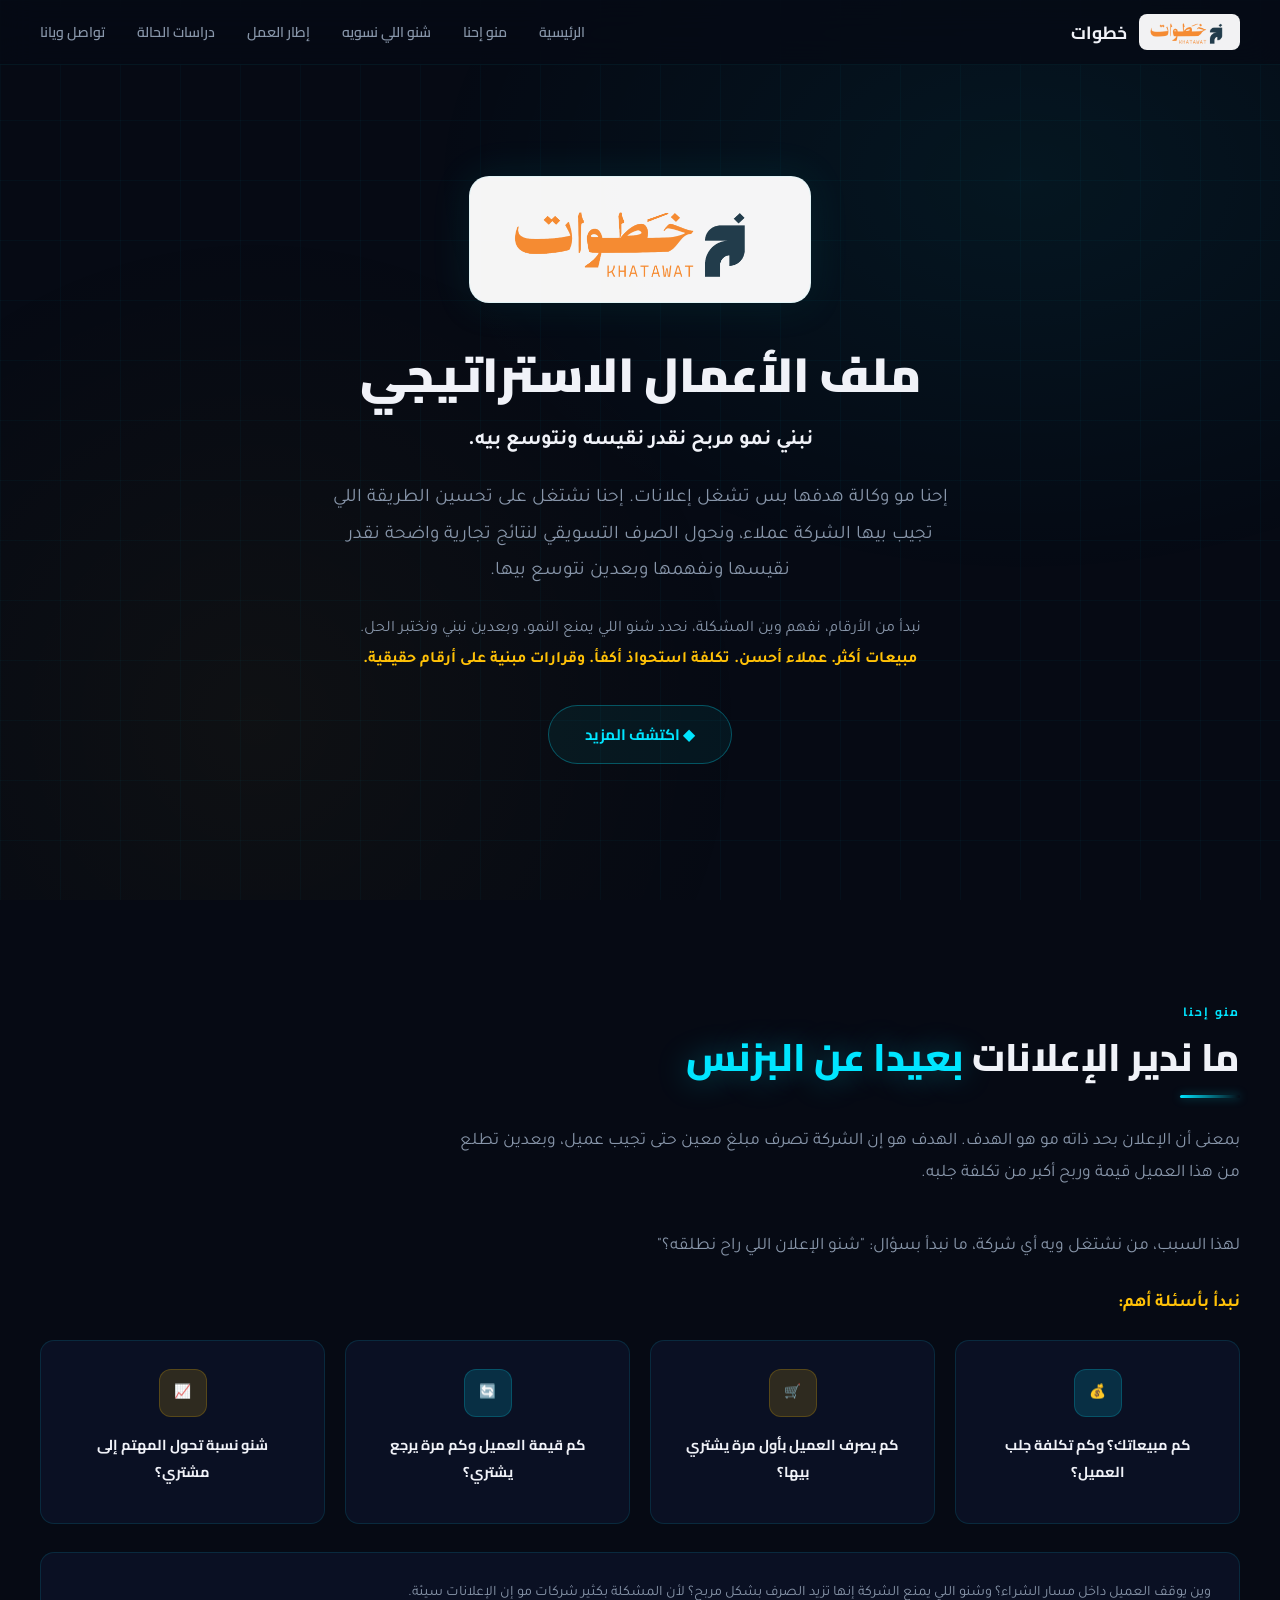
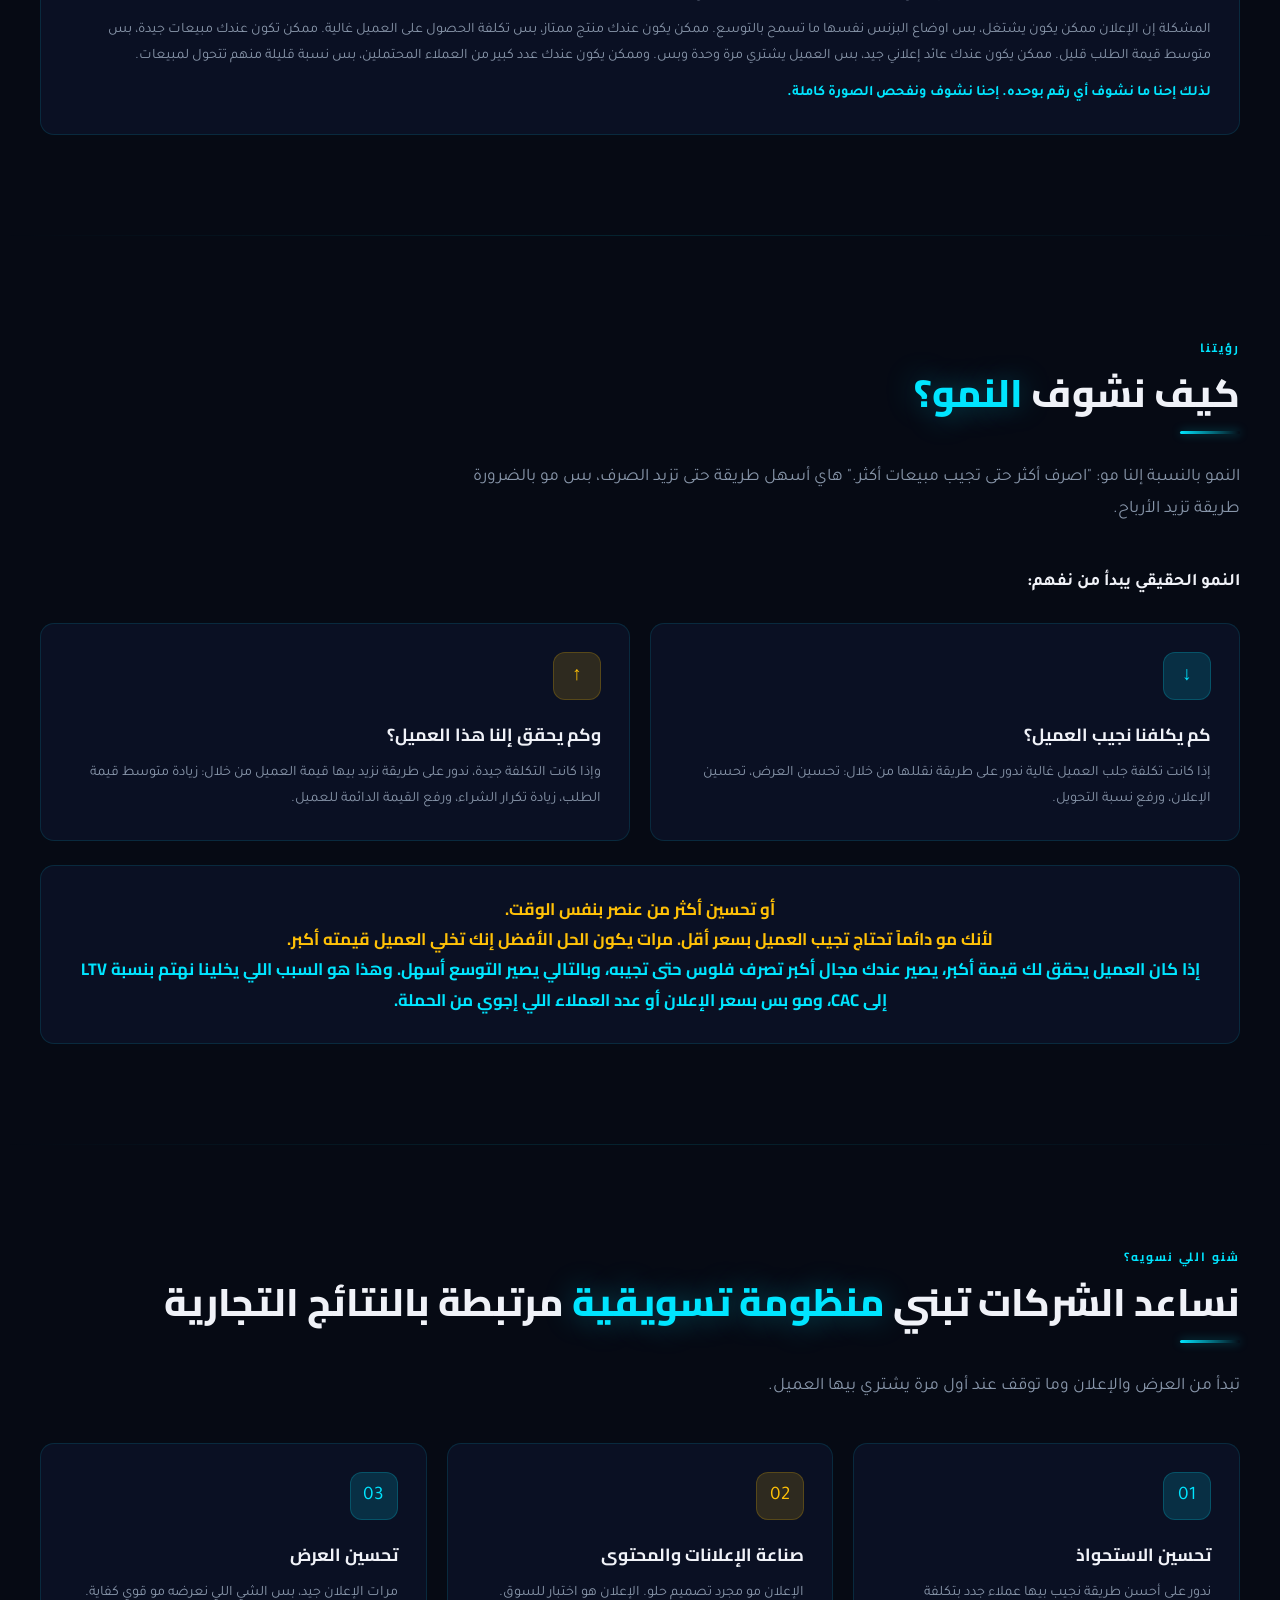
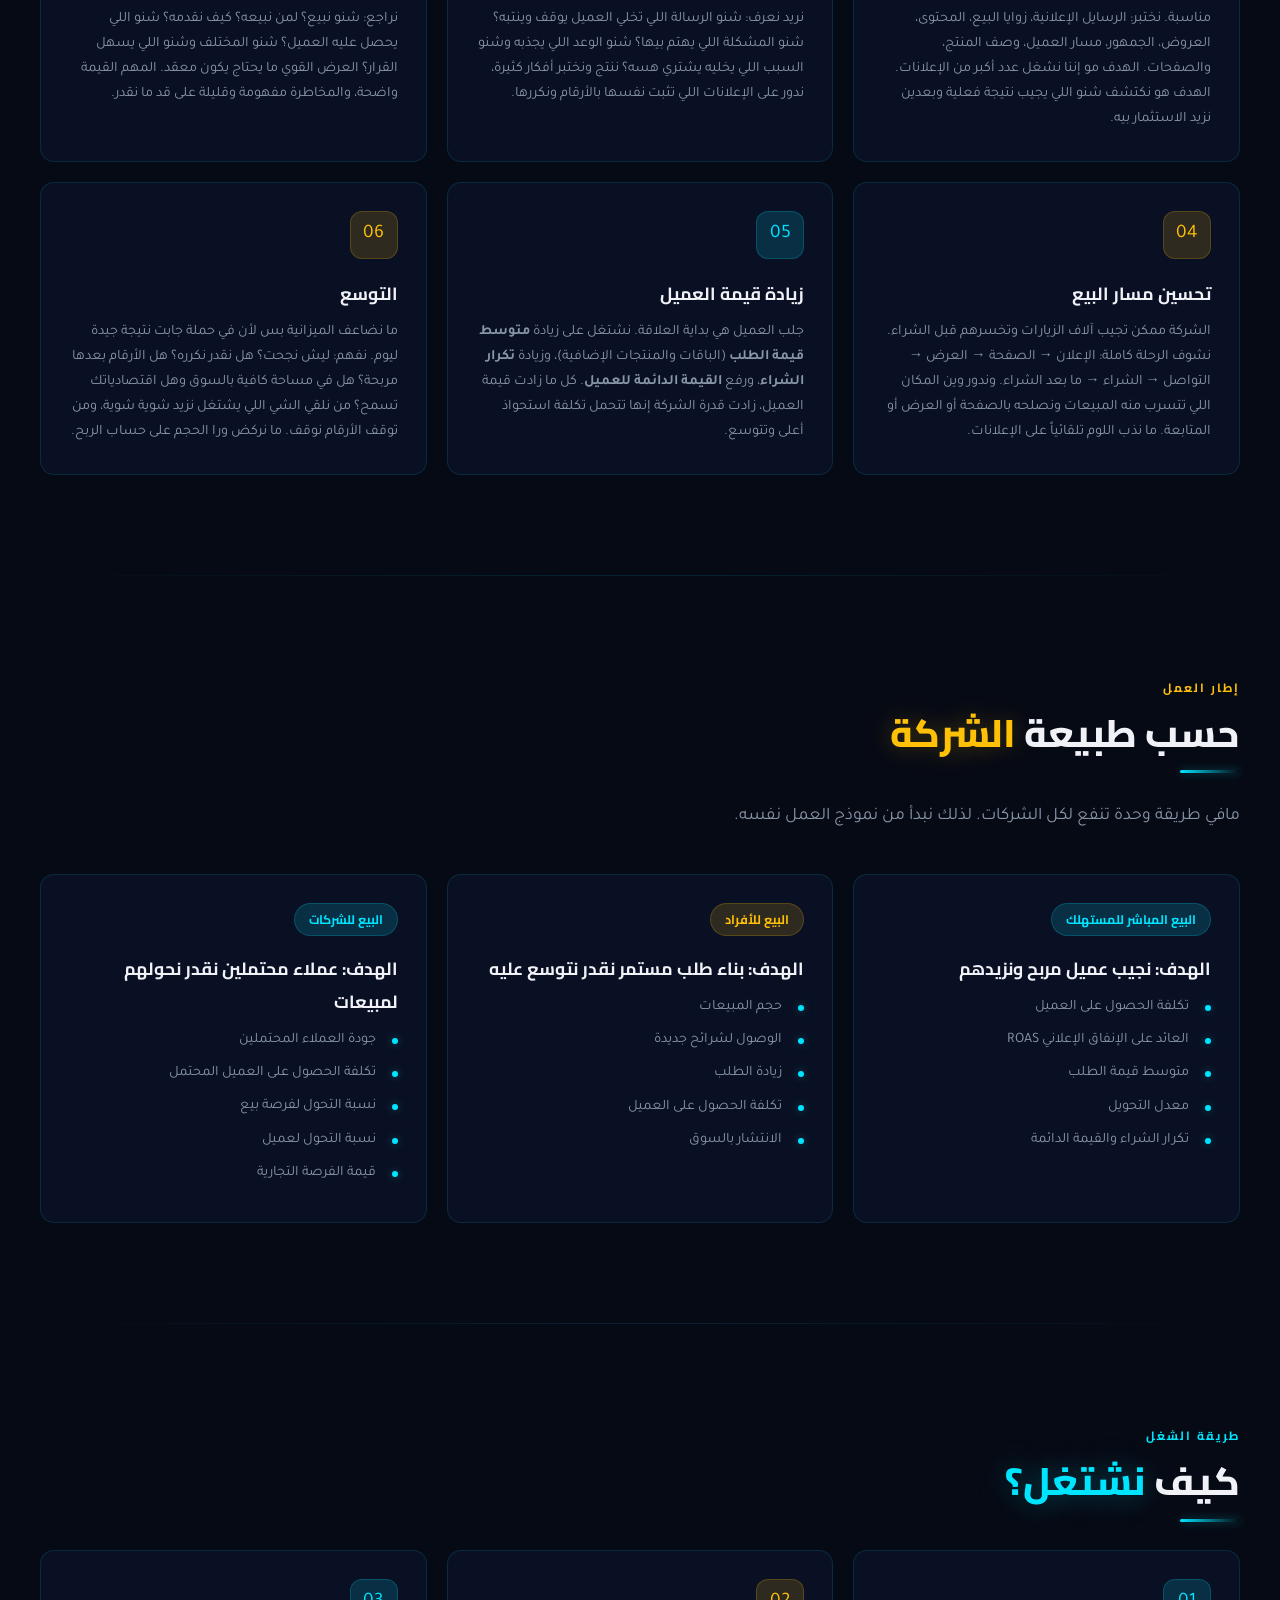
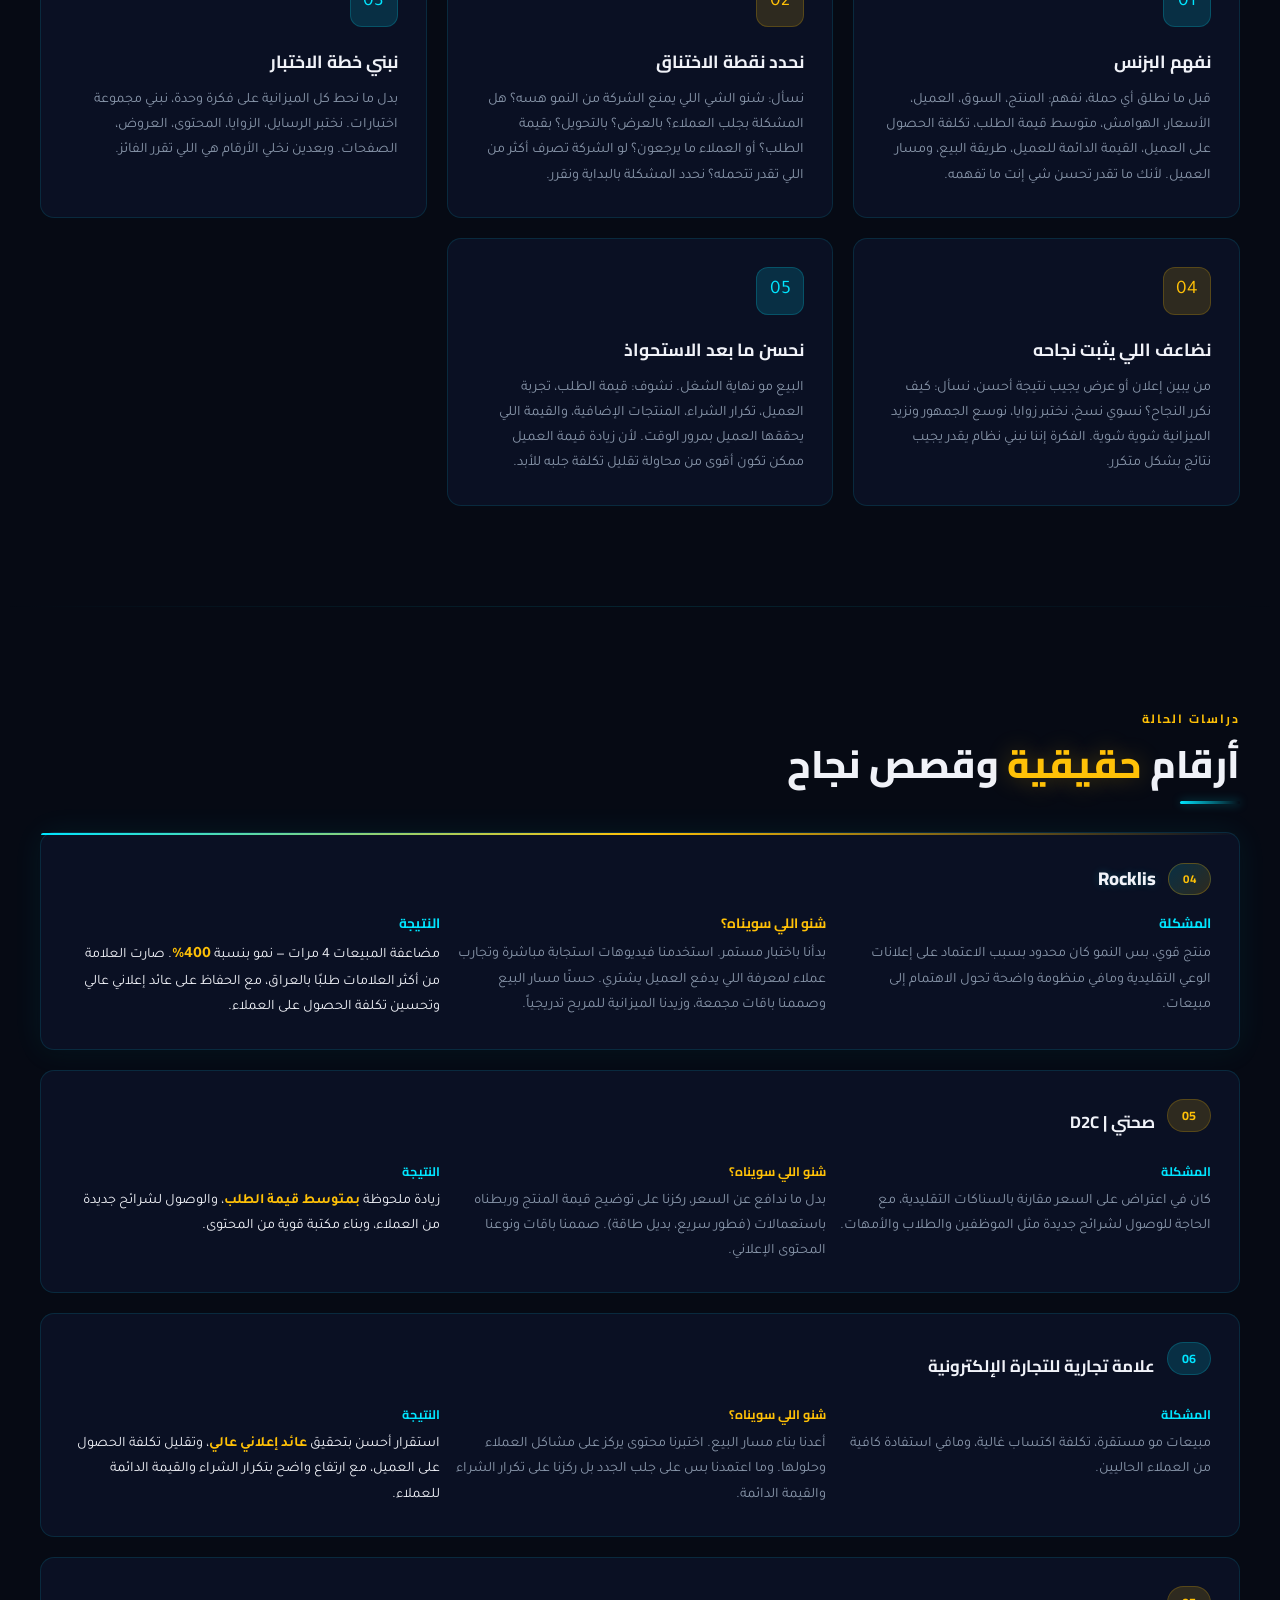
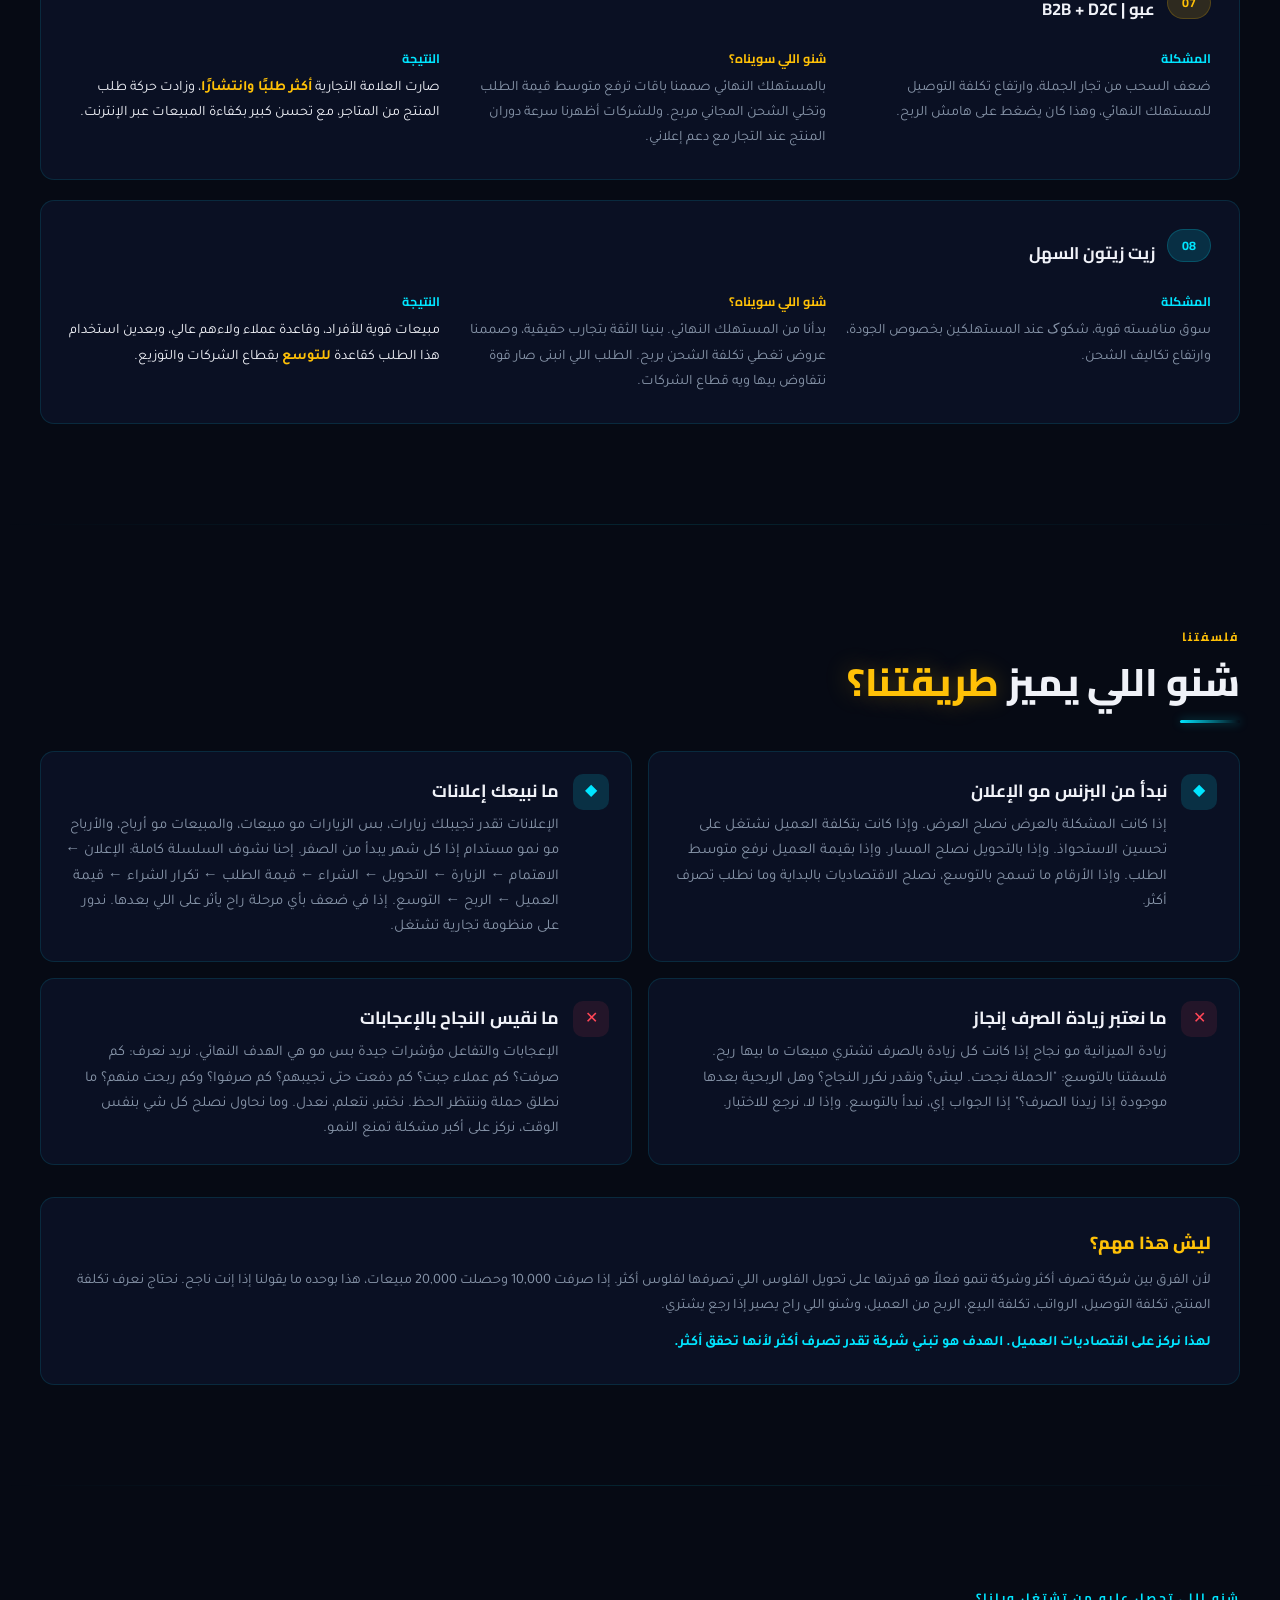
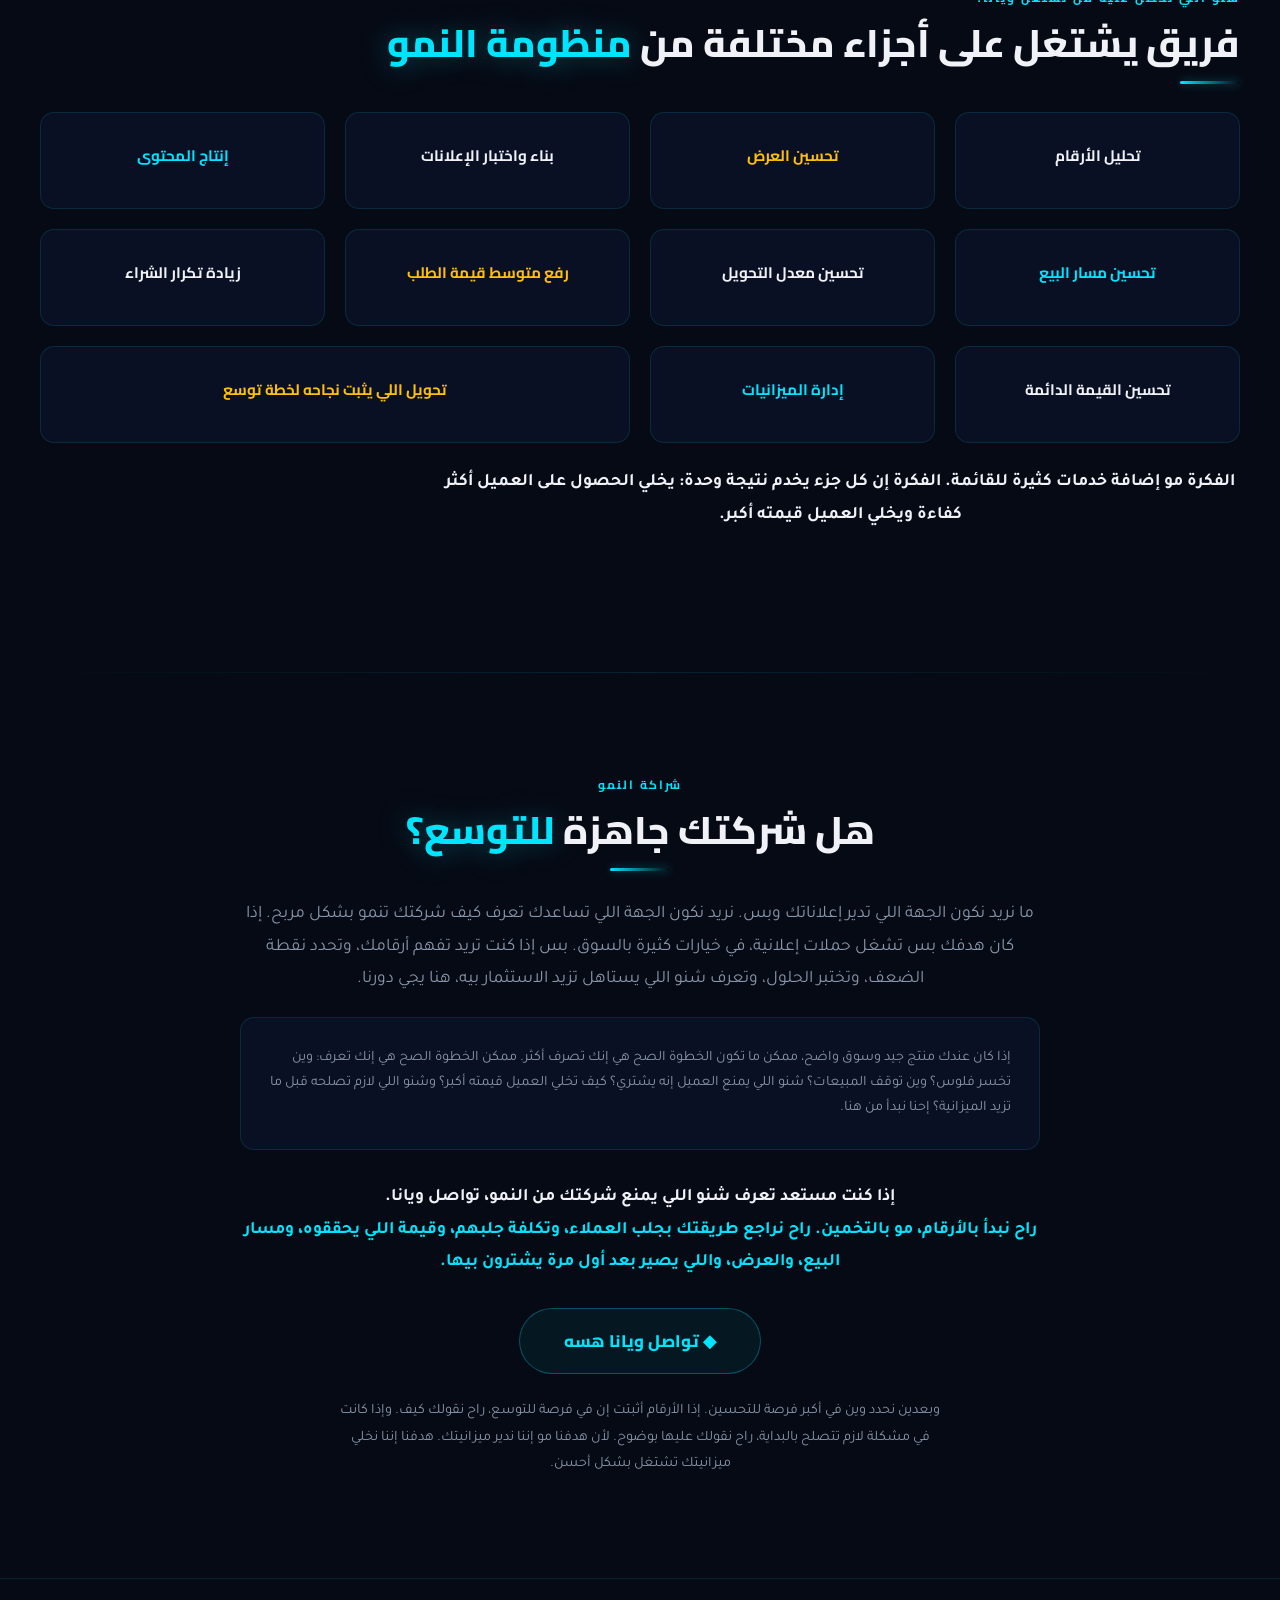
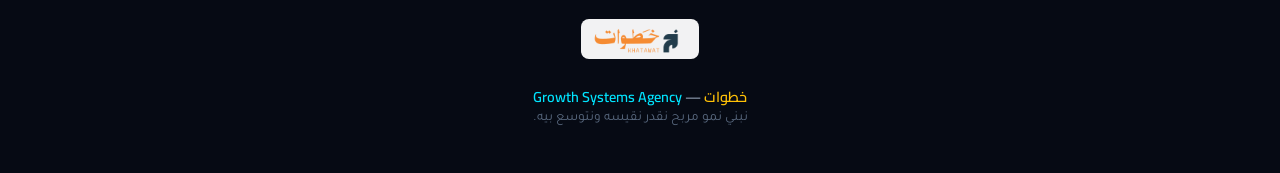
==== commit dffe6f64: "fix: apply strict word-for-word Iraqi dialect refinements (شكد->كم, شلون->كيف, etc) based on user te" ====
--- a/index.html
+++ b/index.html
@@ -4,7 +4,7 @@
   <meta charset="UTF-8">
   <meta name="viewport" content="width=device-width, initial-scale=1.0">
   <title>خطوات | ملف الأعمال الاستراتيجي — Growth Systems Agency</title>
-  <meta name="description" content="وكالة خطوات — نبني نمو مربح نكدر نقيسه ونتوسع بيه.">
+  <meta name="description" content="وكالة خطوات — نبني نمو مربح نقدر نقيسه ونتوسع بيه.">
   <link rel="stylesheet" href="css/styles.css">
   <link rel="icon" type="image/png" href="assets/logo.png">
 </head>
@@ -36,42 +36,50 @@
     <img src="assets/logo.png" alt="خطوات — Khatawat">
   </div>
   <h1 class="hero-title reveal">ملف الأعمال <span class="cyan">الاستراتيجي</span></h1>
-  <p class="hero-sub reveal" style="font-size: 1.3rem; font-weight: 700; color: var(--text-heading);">نبني نمو مربح نكدر نقيسه ونتوسع بيه.</p>
-  <p class="hero-sub reveal" style="margin-top: -20px;">إحنا مو وكالة هدفها بس تشغل إعلانات. إحنا نشتغل على تحسين الطريقة اللي تجيب بيها الشركة عملاء، ونحول الصرف التسويقي لنتائج تجارية واضحة نكدر نقيسها ونفهمها وبعدين نتوسع بيها.</p>
+  <p class="hero-sub reveal" style="font-size: 1.3rem; font-weight: 700; color: var(--text-heading);">نبني نمو مربح نقدر نقيسه ونتوسع بيه.</p>
+  <p class="hero-sub reveal" style="margin-top: -20px; margin-bottom: 24px;">إحنا مو وكالة هدفها بس تشغل إعلانات. إحنا نشتغل على تحسين الطريقة اللي تجيب بيها الشركة عملاء، ونحول الصرف التسويقي لنتائج تجارية واضحة نقدر نقيسها ونفهمها وبعدين نتوسع بيها.</p>
+  
+  <p class="hero-sub reveal" style="font-size: 1rem; color: var(--text-secondary); max-width: 700px; margin: 0 auto 30px;">
+    نبدأ من الأرقام، نفهم وين المشكلة، نحدد شنو اللي يمنع النمو، وبعدين نبني ونختبر الحل.<br>
+    <strong style="color: var(--accent-gold);">مبيعات أكثر. عملاء أحسن. تكلفة استحواذ أكفأ. وقرارات مبنية على أرقام حقيقية.</strong>
+  </p>
+  
   <a href="#about" class="hero-cta reveal">◆ اكتشف المزيد</a>
 </section>
 
 <!-- ═══════════ ABOUT ═══════════ -->
 <section class="section" id="about">
   <div class="section-label reveal">منو إحنا</div>
-  <h2 class="section-title reveal">ما ندير الإعلانات <span class="cyan">بمعزل عن البزنس</span></h2>
-  <div class="title-line reveal"></div>
-  <p class="section-desc reveal">الإعلان بحد ذاته مو هو الهدف. الهدف هو إن الشركة تصرف مبلغ معين حتى تجيب عميل، وبعدين تطلع من هذا العميل قيمة وربح أكبر من تكلفة جيبته. لهذا السبب، من نشتغل ويه أي شركة، ما نبدأ بسؤال "شنو الإعلان اللي راح نطلقه؟"</p>
+  <h2 class="section-title reveal">ما ندير الإعلانات <span class="cyan">بعيدا عن البزنس</span></h2>
+  <div class="title-line reveal"></div>
+  <p class="section-desc reveal">بمعنى أن الإعلان بحد ذاته مو هو الهدف. الهدف هو إن الشركة تصرف مبلغ معين حتى تجيب عميل، وبعدين تطلع من هذا العميل قيمة وربح أكبر من تكلفة جلبه.</p>
+  <p class="section-desc reveal" style="margin-bottom: 24px;">لهذا السبب، من نشتغل ويه أي شركة، ما نبدأ بسؤال: "شنو الإعلان اللي راح نطلقه؟"</p>
   
   <p class="section-desc reveal" style="color: var(--accent-gold); font-weight: 700; margin-bottom: 20px;">نبدأ بأسئلة أهم:</p>
 
   <div class="cards-grid cols-4 reveal">
     <div class="card" style="text-align:center;">
       <div class="card-icon" style="margin:0 auto 14px;"><span style="font-size:0.85rem;">💰</span></div>
-      <div class="card-title" style="font-size:0.9rem;">شكد مبيعاتك وتكلفة العميل؟</div>
+      <div class="card-title" style="font-size:0.9rem;">كم مبيعاتك؟ وكم تكلفة جلب العميل؟</div>
     </div>
     <div class="card" style="text-align:center;">
       <div class="card-icon gold" style="margin:0 auto 14px;"><span style="font-size:0.85rem;">🛒</span></div>
-      <div class="card-title" style="font-size:0.9rem;">شكد يصرف العميل بأول مرة؟</div>
+      <div class="card-title" style="font-size:0.9rem;">كم يصرف العميل بأول مرة يشتري بيها؟</div>
     </div>
     <div class="card" style="text-align:center;">
       <div class="card-icon" style="margin:0 auto 14px;"><span style="font-size:0.85rem;">🔄</span></div>
-      <div class="card-title" style="font-size:0.9rem;">كم مرة يرجع العميل يشتري؟</div>
+      <div class="card-title" style="font-size:0.9rem;">كم قيمة العميل وكم مرة يرجع يشتري؟</div>
     </div>
     <div class="card" style="text-align:center;">
       <div class="card-icon gold" style="margin:0 auto 14px;"><span style="font-size:0.85rem;">📈</span></div>
-      <div class="card-title" style="font-size:0.9rem;">شنو نسبة تحول المهتم لمشتري؟</div>
+      <div class="card-title" style="font-size:0.9rem;">شنو نسبة تحول المهتم إلى مشتري؟</div>
     </div>
   </div>
 
   <div class="case-card reveal" style="margin-top:28px;">
-    <p class="card-text">المشكلة بهواية شركات مو إن الإعلانات سيئة. المشكلة إن الإعلان ممكن يكون ديشتغل، بس اقتصاديات البزنس نفسها ما تسمح بالتوسع. ممكن يكون عندك منتج ممتاز، بس تكلفة الحصول على العميل غالية. ممكن تكون عندك مبيعات زينة، بس متوسط قيمة الطلب قليل. أو عائد إعلاني زين بس يشتري مرة وحدة وبس.</p>
-    <p class="card-text" style="margin-top:12px; color:var(--accent-cyan); font-weight:600;">لذلك إحنا ما نباوع على أي رقم بوحده. إحنا نباوع على الصورة كاملة.</p>
+    <p class="card-text">وين يوقف العميل داخل مسار الشراء؟ وشنو اللي يمنع الشركة إنها تزيد الصرف بشكل مربح؟ لأن المشكلة بكثير شركات مو إن الإعلانات سيئة.</p>
+    <p class="card-text" style="margin-top:12px;">المشكلة إن الإعلان ممكن يكون يشتغل، بس اوضاع البزنس نفسها ما تسمح بالتوسع. ممكن يكون عندك منتج ممتاز، بس تكلفة الحصول على العميل غالية. ممكن تكون عندك مبيعات جيدة، بس متوسط قيمة الطلب قليل. ممكن يكون عندك عائد إعلاني جيد، بس العميل يشتري مرة وحدة وبس. وممكن يكون عندك عدد كبير من العملاء المحتملين، بس نسبة قليلة منهم تتحول لمبيعات.</p>
+    <p class="card-text" style="margin-top:12px; color:var(--accent-cyan); font-weight:600;">لذلك إحنا ما نشوف أي رقم بوحده. إحنا نشوف ونفحص الصورة كاملة.</p>
   </div>
 </section>
 
@@ -80,25 +88,30 @@
 <!-- ═══════════ GROWTH VIEW ═══════════ -->
 <section class="section" id="growth">
   <div class="section-label reveal">رؤيتنا</div>
-  <h2 class="section-title reveal">شلون نباوع <span class="cyan">للنمو؟</span></h2>
-  <div class="title-line reveal"></div>
-  <p class="section-desc reveal">النمو بالنسبة إلنا مو "اصرف أكثر حتى تجيب مبيعات أكثر." هاي أسهل طريقة تزيد الصرف، بس مو بالضرورة تزيد الأرباح.</p>
+  <h2 class="section-title reveal">كيف نشوف <span class="cyan">النمو؟</span></h2>
+  <div class="title-line reveal"></div>
+  <p class="section-desc reveal">النمو بالنسبة إلنا مو: "اصرف أكثر حتى تجيب مبيعات أكثر." هاي أسهل طريقة حتى تزيد الصرف، بس مو بالضرورة طريقة تزيد الأرباح.</p>
+  <p class="section-desc reveal" style="font-weight: 700; color: var(--text-heading); margin-bottom: 24px;">النمو الحقيقي يبدأ من نفهم:</p>
 
   <div class="cards-grid cols-2 reveal">
     <div class="card">
       <div class="card-icon">↓</div>
-      <div class="card-title">شكد دبيكلفنا نجيب العميل؟</div>
-      <div class="card-text">إذا چانت التكلفة غالية، ندور على طريقة نقللها من خلال تحسين الإعلان، العرض، أو رفع نسبة التحويل.</div>
+      <div class="card-title">كم يكلفنا نجيب العميل؟</div>
+      <div class="card-text">إذا كانت تكلفة جلب العميل غالية ندور على طريقة نقللها من خلال: تحسين العرض، تحسين الإعلان، ورفع نسبة التحويل.</div>
     </div>
     <div class="card">
       <div class="card-icon gold">↑</div>
-      <div class="card-title">وشكد دبيحقق إلنا؟</div>
-      <div class="card-text">إذا چانت التكلفة زينة، نزيد قيمة العميل من خلال زيادة متوسط الطلب، وتكرار الشراء، ورفع القيمة الدائمة.</div>
+      <div class="card-title">وكم يحقق إلنا هذا العميل؟</div>
+      <div class="card-text">وإذا كانت التكلفة جيدة، ندور على طريقة نزيد بيها قيمة العميل من خلال: زيادة متوسط قيمة الطلب، زيادة تكرار الشراء، ورفع القيمة الدائمة للعميل.</div>
     </div>
   </div>
 
   <div class="case-card reveal" style="margin-top:24px; text-align:center;">
-    <p style="font-family:'Cairo',sans-serif; font-size:1.05rem; font-weight:700; color:var(--accent-gold); line-height:1.8;">مو دائماً تحتاج تجيب العميل بسعر أقل. مرات الحل الأفضل إنك تخلي العميل قيمته أكبر.<br><span style="color:var(--accent-cyan);">إذا چان العميل يحقق لك قيمة أكبر، يصير التوسع أسهل وتكدر تصرف أكثر حتى تجيبه.</span></p>
+    <p style="font-family:'Cairo',sans-serif; font-size:1.05rem; font-weight:700; color:var(--accent-gold); line-height:1.8;">
+      أو تحسين أكثر من عنصر بنفس الوقت.<br>
+      لأنك مو دائماً تحتاج تجيب العميل بسعر أقل. مرات يكون الحل الأفضل إنك تخلي العميل قيمته أكبر.<br>
+      <span style="color:var(--accent-cyan);">إذا كان العميل يحقق لك قيمة أكبر، يصير عندك مجال أكبر تصرف فلوس حتى تجيبه، وبالتالي يصير التوسع أسهل. وهذا هو السبب اللي يخلينا نهتم بنسبة LTV إلى CAC، ومو بس بسعر الإعلان أو عدد العملاء اللي إجوي من الحملة.</span>
+    </p>
   </div>
 </section>
 
@@ -107,40 +120,58 @@
 <!-- ═══════════ WHAT WE DO ═══════════ -->
 <section class="section" id="services">
   <div class="section-label reveal">شنو اللي نسويه؟</div>
-  <h2 class="section-title reveal">نساعد الشركات تبني <span class="cyan">منظومة تسويقية</span> مرتبطة بالنتائج</h2>
-  <div class="title-line reveal"></div>
-  <p class="section-desc reveal">تبدأ من العرض والإعلان وما توكف عند أول مرة يشتري بيها العميل.</p>
+  <h2 class="section-title reveal">نساعد الشركات تبني <span class="cyan">منظومة تسويقية</span> مرتبطة بالنتائج التجارية</h2>
+  <div class="title-line reveal"></div>
+  <p class="section-desc reveal">تبدأ من العرض والإعلان وما توقف عند أول مرة يشتري بيها العميل.</p>
 
   <div class="cards-grid cols-3">
+    <!-- 01 -->
     <div class="card reveal">
       <div class="card-icon">01</div>
       <div class="card-title">تحسين الاستحواذ</div>
-      <div class="card-text">ندور على أحسن طريقة نجيب بيها عملاء جدد بتكلفة مناسبة، نختبر الرسايل، زوايا البيع، المحتوى، العروض، والجمهور. الهدف نكتشف شنو اللي ديجيب نتيجة ونزيد الاستثمار بيه.</div>
-    </div>
+      <div class="card-text">
+        ندور على أحسن طريقة نجيب بيها عملاء جدد بتكلفة مناسبة. نختبر: الرسايل الإعلانية، زوايا البيع، المحتوى، العروض، الجمهور، مسار العميل، وصف المنتج، والصفحات. الهدف مو إننا نشغل عدد أكبر من الإعلانات. الهدف هو نكتشف شنو اللي يجيب نتيجة فعلية وبعدين نزيد الاستثمار بيه.
+      </div>
+    </div>
+    <!-- 02 -->
     <div class="card reveal">
       <div class="card-icon gold">02</div>
       <div class="card-title">صناعة الإعلانات والمحتوى</div>
-      <div class="card-text">الإعلان اختبار للسوق. نريد نعرف شنو الرسالة اللي تجذب العميل؟ شنو الوعد اللي يجذبه هسه؟ ننتج ونختبر أفكار هواية وندور على اللي يثبت نفسه بالأرقام ونكرره.</div>
-    </div>
+      <div class="card-text">
+        الإعلان مو مجرد تصميم حلو. الإعلان هو اختبار للسوق. نريد نعرف: شنو الرسالة اللي تخلي العميل يوقف وينتبه؟ شنو المشكلة اللي يهتم بيها؟ شنو الوعد اللي يجذبه وشنو السبب اللي يخليه يشتري هسه؟ ننتج ونختبر أفكار كثيرة، ندور على الإعلانات اللي تثبت نفسها بالأرقام ونكررها.
+      </div>
+    </div>
+    <!-- 03 -->
     <div class="card reveal">
       <div class="card-icon">03</div>
       <div class="card-title">تحسين العرض</div>
-      <div class="card-text">مرات الإعلان زين بس العرض مو قوي. نراجع: شنو دنبيع؟ لمن؟ شلون دنقدمه؟ العرض القوي ما يحتاج يكون معقد، المهم القيمة واضحة والمخاطرة قليلة.</div>
-    </div>
+      <div class="card-text">
+        مرات الإعلان جيد، بس الشي اللي نعرضه مو قوي كفاية. نراجع: شنو نبيع؟ لمن نبيعه؟ كيف نقدمه؟ شنو اللي يحصل عليه العميل؟ شنو المختلف وشنو اللي يسهل القرار؟ العرض القوي ما يحتاج يكون معقد. المهم القيمة واضحة، والمخاطرة مفهومة وقليلة على قد ما نقدر.
+      </div>
+    </div>
+    <!-- 04 -->
     <div class="card reveal">
       <div class="card-icon gold">04</div>
       <div class="card-title">تحسين مسار البيع</div>
-      <div class="card-text">نباوع للرحلة كاملة: الإعلان → الصفحة → العرض → التواصل → الشراء. وندور وين المكان اللي دتتسرب منه المبيعات ونصلحه، ما نذب اللوم تلقائياً على الإعلانات.</div>
-    </div>
+      <div class="card-text">
+        الشركة ممكن تجيب آلاف الزيارات وتخسرهم قبل الشراء. نشوف الرحلة كاملة: الإعلان → الصفحة → العرض → التواصل → الشراء → ما بعد الشراء. وندور وين المكان اللي تتسرب منه المبيعات ونصلحه بالصفحة أو العرض أو المتابعة. ما نذب اللوم تلقائياً على الإعلانات.
+      </div>
+    </div>
+    <!-- 05 -->
     <div class="card reveal">
       <div class="card-icon">05</div>
       <div class="card-title">زيادة قيمة العميل</div>
-      <div class="card-text">جيبة العميل هي بداية العلاقة. نشتغل على زيادة "متوسط قيمة الطلب" بالباقات، ونعزز "تكرار الشراء"، ونرفع "القيمة الدائمة للعميل" حتى نتحمل تكلفة استحواذ أعلى ونتوسع.</div>
-    </div>
+      <div class="card-text">
+        جلب العميل هي بداية العلاقة. نشتغل على زيادة <strong>متوسط قيمة الطلب</strong> (الباقات والمنتجات الإضافية)، وزيادة <strong>تكرار الشراء</strong>، ورفع <strong>القيمة الدائمة للعميل</strong>. كل ما زادت قيمة العميل، زادت قدرة الشركة إنها تتحمل تكلفة استحواذ أعلى وتتوسع.
+      </div>
+    </div>
+    <!-- 06 -->
     <div class="card reveal">
       <div class="card-icon gold">06</div>
       <div class="card-title">التوسع</div>
-      <div class="card-text">ما نضاعف الميزانية بس لأن حملة جابت نتيجة يوم. التوسع يجي بعد ما نفهم ليش نجحت؟ وهل الأرقام مربحة إذا زيدنا الصرف؟ نزيد شوية شوية، ما نركض ورا الحجم على حساب الربح.</div>
+      <div class="card-text">
+        ما نضاعف الميزانية بس لأن في حملة جابت نتيجة جيدة ليوم. نفهم: ليش نجحت؟ هل نقدر نكرره؟ هل الأرقام بعدها مربحة؟ هل في مساحة كافية بالسوق وهل اقتصادياتك تسمح؟ من نلقي الشي اللي يشتغل نزيد شوية شوية، ومن توقف الأرقام نوقف. ما نركض ورا الحجم على حساب الربح.
+      </div>
     </div>
   </div>
 </section>
@@ -152,23 +183,23 @@
   <div class="section-label gold reveal">إطار العمل</div>
   <h2 class="section-title reveal">حسب طبيعة <span class="gold">الشركة</span></h2>
   <div class="title-line reveal"></div>
-  <p class="section-desc reveal">ماكو طريقة وحدة ترهم لكل الشركات. لذلك نبدأ من نموذج العمل نفسه.</p>
+  <p class="section-desc reveal">مافي طريقة وحدة تنفع لكل الشركات. لذلك نبدأ من نموذج العمل نفسه.</p>
 
   <div class="cards-grid cols-3">
     <div class="card reveal">
-      <div class="case-badge" style="margin-bottom:16px;">البيع المباشر D2C</div>
-      <div class="card-title">الهدف: نجيب عميل مربح ونتوسع بيه</div>
+      <div class="case-badge" style="margin-bottom:16px;">البيع المباشر للمستهلك</div>
+      <div class="card-title">الهدف: نجيب عميل مربح ونزيدهم</div>
       <ul class="bullet-list">
         <li>تكلفة الحصول على العميل</li>
-        <li>العائد الإعلاني ROAS</li>
+        <li>العائد على الإنفاق الإعلاني ROAS</li>
         <li>متوسط قيمة الطلب</li>
         <li>معدل التحويل</li>
         <li>تكرار الشراء والقيمة الدائمة</li>
       </ul>
     </div>
     <div class="card reveal">
-      <div class="case-badge" style="margin-bottom:16px; background:var(--accent-gold-dim); color:var(--accent-gold); border-color:rgba(255,193,7,0.2);">البيع للأفراد B2C</div>
-      <div class="card-title">الهدف: بناء طلب مستمر وواسع</div>
+      <div class="case-badge" style="margin-bottom:16px; background:var(--accent-gold-dim); color:var(--accent-gold); border-color:rgba(255,193,7,0.2);">البيع للأفراد</div>
+      <div class="card-title">الهدف: بناء طلب مستمر نقدر نتوسع عليه</div>
       <ul class="bullet-list">
         <li>حجم المبيعات</li>
         <li>الوصول لشرائح جديدة</li>
@@ -178,11 +209,11 @@
       </ul>
     </div>
     <div class="card reveal">
-      <div class="case-badge" style="margin-bottom:16px;">البيع للشركات B2B</div>
-      <div class="card-title">الهدف: عملاء محتملين نكدر نحولهم لمبيعات</div>
+      <div class="case-badge" style="margin-bottom:16px;">البيع للشركات</div>
+      <div class="card-title">الهدف: عملاء محتملين نقدر نحولهم لمبيعات</div>
       <ul class="bullet-list">
         <li>جودة العملاء المحتملين</li>
-        <li>تكلفة العميل المحتمل</li>
+        <li>تكلفة الحصول على العميل المحتمل</li>
         <li>نسبة التحول لفرصة بيع</li>
         <li>نسبة التحول لعميل</li>
         <li>قيمة الفرصة التجارية</li>
@@ -196,34 +227,34 @@
 <!-- ═══════════ HOW WE WORK ═══════════ -->
 <section class="section">
   <div class="section-label reveal">طريقة الشغل</div>
-  <h2 class="section-title reveal">شلون <span class="cyan">نشتغل؟</span></h2>
+  <h2 class="section-title reveal">كيف <span class="cyan">نشتغل؟</span></h2>
   <div class="title-line reveal"></div>
 
   <div class="cards-grid cols-3">
     <div class="card reveal">
       <div class="card-icon">01</div>
       <div class="card-title">نفهم البزنس</div>
-      <div class="card-text">قبل الإطلاق نفهم المنتج، السوق، العميل، الأسعار، الهوامش، متوسط الطلب، تكلفة العميل، طريقة البيع والمسار. لأن ما تكدر تحسن شي ما تفهمه.</div>
+      <div class="card-text">قبل ما نطلق أي حملة، نفهم: المنتج، السوق، العميل، الأسعار، الهوامش، متوسط قيمة الطلب، تكلفة الحصول على العميل، القيمة الدائمة للعميل، طريقة البيع، ومسار العميل. لأنك ما تقدر تحسن شي إنت ما تفهمه.</div>
     </div>
     <div class="card reveal">
       <div class="card-icon gold">02</div>
       <div class="card-title">نحدد نقطة الاختناق</div>
-      <div class="card-text">شنو اللي ديمنع النمو هسه؟ جيبة العملاء؟ العرض؟ التحويل؟ قيمة الطلب؟ نحدد المشكلة بالبداية وبعدين نقرر شنو راح نسوي.</div>
+      <div class="card-text">نسأل: شنو الشي اللي يمنع الشركة من النمو هسه؟ هل المشكلة بجلب العملاء؟ بالعرض؟ بالتحويل؟ بقيمة الطلب؟ أو العملاء ما يرجعون؟ لو الشركة تصرف أكثر من اللي تقدر تتحمله؟ نحدد المشكلة بالبداية ونقرر.</div>
     </div>
     <div class="card reveal">
       <div class="card-icon">03</div>
       <div class="card-title">نبني خطة الاختبار</div>
-      <div class="card-text">ما نحط كل الميزانية على فكرة وحدة. نختبر الرسايل، الزوايا، المحتوى، العروض، والصفحات. ونخلي الأرقام هي اللي تقرر الفائز.</div>
+      <div class="card-text">بدل ما نحط كل الميزانية على فكرة وحدة، نبني مجموعة اختبارات. نختبر الرسايل، الزوايا، المحتوى، العروض، الصفحات. وبعدين نخلي الأرقام هي اللي تقرر الفائز.</div>
     </div>
     <div class="card reveal">
       <div class="card-icon gold">04</div>
       <div class="card-title">نضاعف اللي يثبت نجاحه</div>
-      <div class="card-text">من يبين إعلان أو عرض ديجيب نتيجة أحسن، نسأل شلون نكرره؟ نوسع الجمهور، نزيد الميزانية شوية شوية، ونبني نظام متكرر مو بس حظ.</div>
+      <div class="card-text">من يبين إعلان أو عرض يجيب نتيجة أحسن، نسأل: كيف نكرر النجاح؟ نسوي نسخ، نختبر زوايا، نوسع الجمهور ونزيد الميزانية شوية شوية. الفكرة إننا نبني نظام يقدر يجيب نتائج بشكل متكرر.</div>
     </div>
     <div class="card reveal">
       <div class="card-icon">05</div>
       <div class="card-title">نحسن ما بعد الاستحواذ</div>
-      <div class="card-text">البيع مو نهاية الشغل. نباوع على تجربة العميل، المنتجات الإضافية، وتكرار الشراء، لأن زيادة قيمة العميل أقوى من محاولة تقليل تكلفته للأبد.</div>
+      <div class="card-text">البيع مو نهاية الشغل. نشوف: قيمة الطلب، تجربة العميل، تكرار الشراء، المنتجات الإضافية، والقيمة اللي يحققها العميل بمرور الوقت. لأن زيادة قيمة العميل ممكن تكون أقوى من محاولة تقليل تكلفة جلبه للأبد.</div>
     </div>
   </div>
 </section>
@@ -245,20 +276,20 @@
     <div class="cards-grid cols-3" style="gap:14px;">
       <div>
         <div style="font-size:0.85rem; color:var(--accent-cyan); font-family:'Cairo',sans-serif; font-weight:700; margin-bottom:6px;">المشكلة</div>
-        <div class="card-text">منتج قوي، بس النمو چان محدود بسبب الاعتماد على إعلانات الوعي التقليدية وماكو منظومة واضحة تحول الاهتمام إلى مبيعات.</div>
+        <div class="card-text">منتج قوي، بس النمو كان محدود بسبب الاعتماد على إعلانات الوعي التقليدية ومافي منظومة واضحة تحول الاهتمام إلى مبيعات.</div>
       </div>
       <div>
         <div style="font-size:0.85rem; color:var(--accent-gold); font-family:'Cairo',sans-serif; font-weight:700; margin-bottom:6px;">شنو اللي سويناه؟</div>
-        <div class="card-text">اختبار مستمر بفيديوهات استجابة مباشرة وتجارب عملاء لاكتشاف زوايا البيع. تحسين مسار البيع وتصميم باقات لرفع متوسط الطلب، ثم زدنا الميزانية للمربح تدريجياً.</div>
+        <div class="card-text">بدأنا باختبار مستمر. استخدمنا فيديوهات استجابة مباشرة وتجارب عملاء لمعرفة اللي يدفع العميل يشتري. حسنّا مسار البيع وصممنا باقات مجمعة، وزيدنا الميزانية للمربح تدريجياً.</div>
       </div>
       <div>
         <div style="font-size:0.85rem; color:var(--accent-cyan); font-family:'Cairo',sans-serif; font-weight:700; margin-bottom:6px;">النتيجة</div>
-        <div class="card-text" style="color:var(--text-heading);">مضاعفة المبيعات 4 مرات — نمو بنسبة <strong style="color:var(--accent-gold); font-size: 1.1em;">400%</strong>. صارت العلامة من الأكثر طلبًا بالعراق، مع حفاظ على عائد إعلاني عالي وتحسين تكلفة الحصول على العملاء الجدد.</div>
-      </div>
-    </div>
-  </div>
-
-  <!-- Case 05: صحتي (عبو) -->
+        <div class="card-text" style="color:var(--text-heading);">مضاعفة المبيعات 4 مرات — نمو بنسبة <strong style="color:var(--accent-gold); font-size: 1.1em;">400%</strong>. صارت العلامة من أكثر العلامات طلبًا بالعراق، مع الحفاظ على عائد إعلاني عالي وتحسين تكلفة الحصول على العملاء.</div>
+      </div>
+    </div>
+  </div>
+
+  <!-- Case 05: صحتي -->
   <div class="case-card reveal" style="margin-bottom:20px;">
     <div style="display:flex; align-items:center; gap:12px; margin-bottom:14px;">
       <span class="case-badge" style="background:var(--accent-gold-dim); color:var(--accent-gold); border-color:rgba(255,193,7,0.2);">05</span>
@@ -267,15 +298,15 @@
     <div class="cards-grid cols-3" style="gap:14px;">
       <div>
         <div style="font-size:0.78rem; color:var(--accent-cyan); font-family:'Cairo',sans-serif; font-weight:700; margin-bottom:6px;">المشكلة</div>
-        <div class="card-text">چان اكو اعتراض على السعر مقارنة بالسناكات التقليدية، مع الحاجة للوصول لشرائح جديدة مثل الموظفين والطلاب والأمهات.</div>
+        <div class="card-text">كان في اعتراض على السعر مقارنة بالسناكات التقليدية، مع الحاجة للوصول لشرائح جديدة مثل الموظفين والطلاب والأمهات.</div>
       </div>
       <div>
         <div style="font-size:0.78rem; color:var(--accent-gold); font-family:'Cairo',sans-serif; font-weight:700; margin-bottom:6px;">شنو اللي سويناه؟</div>
-        <div class="card-text">بدل ما ندافع عن السعر، ركزنا على القيمة (ريوك سريع، بديل طاقة). صممنا باقات مجمعة ونوعنا المحتوى حتى ما يعتمد على زاوية وحدة.</div>
+        <div class="card-text">بدل ما ندافع عن السعر، ركزنا على توضيح قيمة المنتج وربطناه باستعمالات (فطور سريع، بديل طاقة). صممنا باقات ونوعنا المحتوى الإعلاني.</div>
       </div>
       <div>
         <div style="font-size:0.78rem; color:var(--accent-cyan); font-family:'Cairo',sans-serif; font-weight:700; margin-bottom:6px;">النتيجة</div>
-        <div class="card-text" style="color:var(--text-heading);">زيادة ملحوظة <strong style="color:var(--accent-gold);">بمتوسط قيمة الطلب</strong>، الوصول لشرائح جديدة تماماً، وبناء مكتبة قوية من المحتوى الإعلاني.</div>
+        <div class="card-text" style="color:var(--text-heading);">زيادة ملحوظة <strong style="color:var(--accent-gold);">بمتوسط قيمة الطلب</strong>، والوصول لشرائح جديدة من العملاء، وبناء مكتبة قوية من المحتوى.</div>
       </div>
     </div>
   </div>
@@ -289,15 +320,15 @@
     <div class="cards-grid cols-3" style="gap:14px;">
       <div>
         <div style="font-size:0.78rem; color:var(--accent-cyan); font-family:'Cairo',sans-serif; font-weight:700; margin-bottom:6px;">المشكلة</div>
-        <div class="card-text">مبيعات مو مستقرة، تكلفة اكتساب غالية، وماكو استفادة كافية من العملاء الحاليين.</div>
+        <div class="card-text">مبيعات مو مستقرة، تكلفة اكتساب غالية، ومافي استفادة كافية من العملاء الحاليين.</div>
       </div>
       <div>
         <div style="font-size:0.78rem; color:var(--accent-gold); font-family:'Cairo',sans-serif; font-weight:700; margin-bottom:6px;">شنو اللي سويناه؟</div>
-        <div class="card-text">أعدنا بناء مسار البيع. ركزنا على مشاكل العملاء، وبدل الاعتماد كلياً على الإعلانات للجدد ركزنا على تكرار الشراء والقيمة الدائمة.</div>
+        <div class="card-text">أعدنا بناء مسار البيع. اختبرنا محتوى يركز على مشاكل العملاء وحلولها. وما اعتمدنا بس على جلب الجدد بل ركزنا على تكرار الشراء والقيمة الدائمة.</div>
       </div>
       <div>
         <div style="font-size:0.78rem; color:var(--accent-cyan); font-family:'Cairo',sans-serif; font-weight:700; margin-bottom:6px;">النتيجة</div>
-        <div class="card-text" style="color:var(--text-heading);">استقرار أحسن بتحقيق <strong style="color:var(--accent-gold);">عائد إعلاني عالي</strong>، تقليل تكلفة الحصول على العميل، وارتفاع واضح بتكرار الشراء.</div>
+        <div class="card-text" style="color:var(--text-heading);">استقرار أحسن بتحقيق <strong style="color:var(--accent-gold);">عائد إعلاني عالي</strong>، وتقليل تكلفة الحصول على العميل، مع ارتفاع واضح بتكرار الشراء والقيمة الدائمة للعملاء.</div>
       </div>
     </div>
   </div>
@@ -311,15 +342,15 @@
     <div class="cards-grid cols-3" style="gap:14px;">
       <div>
         <div style="font-size:0.78rem; color:var(--accent-cyan); font-family:'Cairo',sans-serif; font-weight:700; margin-bottom:6px;">المشكلة</div>
-        <div class="card-text">ضعف السحب من تجار الجملة، وارتفاع تكلفة التوصيل للمستهلك النهائي، يضغط على هامش الربح.</div>
+        <div class="card-text">ضعف السحب من تجار الجملة، وارتفاع تكلفة التوصيل للمستهلك النهائي، وهذا كان يضغط على هامش الربح.</div>
       </div>
       <div>
         <div style="font-size:0.78rem; color:var(--accent-gold); font-family:'Cairo',sans-serif; font-weight:700; margin-bottom:6px;">شنو اللي سويناه؟</div>
-        <div class="card-text">للمستهلك، صممنا باقات لرفع متوسط الطلب وجعل الشحن المجاني مربح. للشركات، أظهرنا سرعة دوران المنتج ووفرنا دعم إعلاني.</div>
+        <div class="card-text">بالمستهلك النهائي صممنا باقات ترفع متوسط قيمة الطلب وتخلي الشحن المجاني مربح. وللشركات أظهرنا سرعة دوران المنتج عند التجار مع دعم إعلاني.</div>
       </div>
       <div>
         <div style="font-size:0.78rem; color:var(--accent-cyan); font-family:'Cairo',sans-serif; font-weight:700; margin-bottom:6px;">النتيجة</div>
-        <div class="card-text" style="color:var(--text-heading);">صارت العلامة <strong style="color:var(--accent-gold);">أكثر طلبًا وانتشارًا</strong>، زادت حركة المتاجر، وتحسنت كفاءة البيع الأونلاين.</div>
+        <div class="card-text" style="color:var(--text-heading);">صارت العلامة التجارية <strong style="color:var(--accent-gold);">أكثر طلبًا وانتشارًا</strong>، وزادت حركة طلب المنتج من المتاجر، مع تحسن كبير بكفاءة المبيعات عبر الإنترنت.</div>
       </div>
     </div>
   </div>
@@ -333,15 +364,15 @@
     <div class="cards-grid cols-3" style="gap:14px;">
       <div>
         <div style="font-size:0.78rem; color:var(--accent-cyan); font-family:'Cairo',sans-serif; font-weight:700; margin-bottom:6px;">المشكلة</div>
-        <div class="card-text">سوق منافسته قوية، شكوک بخصوص الجودة، وارتفاع تكاليف الشحن.</div>
+        <div class="card-text">سوق منافسته قوية، شكوک عند المستهلكين بخصوص الجودة، وارتفاع تكاليف الشحن.</div>
       </div>
       <div>
         <div style="font-size:0.78rem; color:var(--accent-gold); font-family:'Cairo',sans-serif; font-weight:700; margin-bottom:6px;">شنو اللي سويناه؟</div>
-        <div class="card-text">بدأنا للمستهلكين بـ UGC لبناء الثقة، وعروض تغطي الشحن. بعد خلق الطلب، صار نقطة قوة للتفاوض لدخول قطاع الشركات.</div>
+        <div class="card-text">بدأنا من المستهلك النهائي. بنينا الثقة بتجارب حقيقية، وصممنا عروض تغطي تكلفة الشحن بربح. الطلب اللي انبنى صار قوة نتفاوض بيها ويه قطاع الشركات.</div>
       </div>
       <div>
         <div style="font-size:0.78rem; color:var(--accent-cyan); font-family:'Cairo',sans-serif; font-weight:700; margin-bottom:6px;">النتيجة</div>
-        <div class="card-text" style="color:var(--text-heading);">مبيعات قوية للأفراد بولاء عالي، ومهدت <strong style="color:var(--accent-gold);">للتوسع الكبير</strong> بقطاع الشركات والتوزيع.</div>
+        <div class="card-text" style="color:var(--text-heading);">مبيعات قوية للأفراد، وقاعدة عملاء ولاءهم عالي، وبعدين استخدام هذا الطلب كقاعدة <strong style="color:var(--accent-gold);">للتوسع</strong> بقطاع الشركات والتوزيع.</div>
       </div>
     </div>
   </div>
@@ -359,32 +390,63 @@
     <div class="feature-item">
       <div class="feature-icon">◆</div>
       <div>
-        <div class="card-title" style="margin-bottom:6px;">نبدأ من البزنس مو من الإعلان</div>
-        <div class="feature-text">إذا چانت المشكلة بالعرض نصلحه. بالتحويل نصلح المسار. بقيمة العميل نرفع الطلب. ما نطلب زيادة الصرف إذا الأقتصاديات ما تسمح. نصلح الاقتصاديات بالبداية.</div>
+        <div class="card-title" style="margin-bottom:6px;">نبدأ من البزنس مو الإعلان</div>
+        <div class="feature-text">إذا كانت المشكلة بالعرض نصلح العرض. وإذا كانت بتكلفة العميل نشتغل على تحسين الاستحواذ. وإذا بالتحويل نصلح المسار. وإذا بقيمة العميل نرفع متوسط الطلب. وإذا الأرقام ما تسمح بالتوسع، نصلح الاقتصاديات بالبداية وما نطلب تصرف أكثر.</div>
       </div>
     </div>
     <div class="feature-item">
       <div class="feature-icon">◆</div>
       <div>
         <div class="card-title" style="margin-bottom:6px;">ما نبيعك إعلانات</div>
-        <div class="feature-text">الزيارات مو مبيعات، والمبيعات مو أرباح، والأرباح مو نمو مستدام إذا كل شهر نبدأ من الصفر. نباوع للسلسلة كاملة من الإعلان للربح وللتوسع. ندور على منظومة تجارية دتشتغل.</div>
+        <div class="feature-text">الإعلانات تقدر تجيبلك زيارات، بس الزيارات مو مبيعات، والمبيعات مو أرباح، والأرباح مو نمو مستدام إذا كل شهر يبدأ من الصفر. إحنا نشوف السلسلة كاملة: الإعلان ← الاهتمام ← الزيارة ← التحويل ← الشراء ← قيمة الطلب ← تكرار الشراء ← قيمة العميل ← الربح ← التوسع. إذا في ضعف بأي مرحلة راح يأثر على اللي بعدها. ندور على منظومة تجارية تشتغل.</div>
       </div>
     </div>
     <div class="feature-item">
       <div class="feature-icon" style="color: #ff4757; background: rgba(255, 71, 87, 0.1);">✕</div>
       <div>
         <div class="card-title" style="margin-bottom:6px;">ما نعتبر زيادة الصرف إنجاز</div>
-        <div class="feature-text">زيادة الميزانية مو نجاح إذا دتشتري مبيعات ما بيها ربح. فلسفتنا بالتوسع: "ليش نجحت؟ وهل الربحية موجودة إذا زيدنا الصرف؟" إذا إي نتوسع، إذا لا نرجع للاختبار.</div>
+        <div class="feature-text">زيادة الميزانية مو نجاح إذا كانت كل زيادة بالصرف تشتري مبيعات ما بيها ربح. فلسفتنا بالتوسع: "الحملة نجحت. ليش؟ ونقدر نكرر النجاح؟ وهل الربحية بعدها موجودة إذا زيدنا الصرف؟" إذا الجواب إي، نبدأ بالتوسع. وإذا لا، نرجع للاختبار.</div>
       </div>
     </div>
     <div class="feature-item">
       <div class="feature-icon" style="color: #ff4757; background: rgba(255, 71, 87, 0.1);">✕</div>
       <div>
         <div class="card-title" style="margin-bottom:6px;">ما نقيس النجاح بالإعجابات</div>
-        <div class="feature-text">نريد نعرف: شكد صرفت؟ شكد جبت؟ شكد كلفوا؟ شكد صرفوا؟ وشكد ربحت؟ ما ننتظر الحظ.. نختبر، نتعلم، نعدل. ونركز على أكبر مشكلة تمنع النمو.</div>
-      </div>
-    </div>
-  </div>
+        <div class="feature-text">الإعجابات والتفاعل مؤشرات جيدة بس مو هي الهدف النهائي. نريد نعرف: كم صرفت؟ كم عملاء جبت؟ كم دفعت حتى تجيبهم؟ كم صرفوا؟ وكم ربحت منهم؟ ما نطلق حملة وننتظر الحظ. نختبر، نتعلم، نعدل. وما نحاول نصلح كل شي بنفس الوقت، نركز على أكبر مشكلة تمنع النمو.</div>
+      </div>
+    </div>
+  </div>
+
+  <div class="case-card reveal" style="margin-top:32px;">
+    <p style="font-family:'Cairo',sans-serif; font-size:1.1rem; font-weight:800; color:var(--accent-gold); margin-bottom:10px;">ليش هذا مهم؟</p>
+    <p class="card-text">لأن الفرق بين شركة تصرف أكثر وشركة تنمو فعلاً هو قدرتها على تحويل الفلوس اللي تصرفها لفلوس أكثر. إذا صرفت 10,000 وحصلت 20,000 مبيعات، هذا بوحده ما يقولنا إذا إنت ناجح. نحتاج نعرف تكلفة المنتج، تكلفة التوصيل، الرواتب، تكلفة البيع، الربح من العميل، وشنو اللي راح يصير إذا رجع يشتري.</p>
+    <p class="card-text" style="margin-top:12px; color:var(--accent-cyan); font-weight:700;">لهذا نركز على اقتصاديات العميل. الهدف هو تبني شركة تقدر تصرف أكثر لأنها تحقق أكثر.</p>
+  </div>
+</section>
+
+<div class="section-divider"></div>
+
+<!-- ═══════════ WHAT YOU GET ═══════════ -->
+<section class="section">
+  <div class="section-label reveal">شنو اللي تحصل عليه من تشتغل ويانا؟</div>
+  <h2 class="section-title reveal">فريق يشتغل على أجزاء مختلفة من <span class="cyan">منظومة النمو</span></h2>
+  <div class="title-line reveal"></div>
+
+  <div class="cards-grid cols-4 reveal">
+    <div class="card" style="text-align:center;"><div class="card-title" style="font-size:0.95rem;">تحليل الأرقام</div></div>
+    <div class="card" style="text-align:center;"><div class="card-title" style="font-size:0.95rem; color:var(--accent-gold);">تحسين العرض</div></div>
+    <div class="card" style="text-align:center;"><div class="card-title" style="font-size:0.95rem;">بناء واختبار الإعلانات</div></div>
+    <div class="card" style="text-align:center;"><div class="card-title" style="font-size:0.95rem; color:var(--accent-cyan);">إنتاج المحتوى</div></div>
+    <div class="card" style="text-align:center;"><div class="card-title" style="font-size:0.95rem; color:var(--accent-cyan);">تحسين مسار البيع</div></div>
+    <div class="card" style="text-align:center;"><div class="card-title" style="font-size:0.95rem;">تحسين معدل التحويل</div></div>
+    <div class="card" style="text-align:center;"><div class="card-title" style="font-size:0.95rem; color:var(--accent-gold);">رفع متوسط قيمة الطلب</div></div>
+    <div class="card" style="text-align:center;"><div class="card-title" style="font-size:0.95rem;">زيادة تكرار الشراء</div></div>
+    <div class="card" style="text-align:center;"><div class="card-title" style="font-size:0.95rem;">تحسين القيمة الدائمة</div></div>
+    <div class="card" style="text-align:center;"><div class="card-title" style="font-size:0.95rem; color:var(--accent-cyan);">إدارة الميزانيات</div></div>
+    <div class="card" style="text-align:center; grid-column: span 2;"><div class="card-title" style="font-size:0.95rem; color:var(--accent-gold);">تحويل اللي يثبت نجاحه لخطة توسع</div></div>
+  </div>
+
+  <p class="section-desc reveal" style="text-align:center; margin-top:24px; color:var(--text-heading); font-weight:600;">الفكرة مو إضافة خدمات كثيرة للقائمة. الفكرة إن كل جزء يخدم نتيجة وحدة: يخلي الحصول على العميل أكثر كفاءة ويخلي العميل قيمته أكبر.</p>
 </section>
 
 <div class="section-divider"></div>
@@ -395,22 +457,24 @@
   <h2 class="section-title reveal" style="max-width:800px; margin:0 auto 12px;">هل شركتك جاهزة <span class="cyan">للتوسع؟</span></h2>
   <div class="title-line reveal" style="margin:0 auto 28px;"></div>
 
-  <p class="section-desc reveal" style="margin:0 auto 20px; text-align:center; max-width:800px;">ما نريد نكون الجهة اللي تدير إعلاناتك وبس. نريد نكون الجهة اللي تساعدك تعرف شلون شركتك تنمو بشكل مربح. إذا چان هدفك بس تشغل إعلانات، اكو هواية خيارات. بس إذا تريد تفهم أرقامك، وتعرف شنو اللي يستاهل تزيد الاستثمار بيه، هذا دورنا.</p>
+  <p class="section-desc reveal" style="margin:0 auto 20px; text-align:center; max-width:800px;">ما نريد نكون الجهة اللي تدير إعلاناتك وبس. نريد نكون الجهة اللي تساعدك تعرف كيف شركتك تنمو بشكل مربح. إذا كان هدفك بس تشغل حملات إعلانية، في خيارات كثيرة بالسوق. بس إذا كنت تريد تفهم أرقامك، وتحدد نقطة الضعف، وتختبر الحلول، وتعرف شنو اللي يستاهل تزيد الاستثمار بيه، هنا يجي دورنا.</p>
 
   <div class="case-card reveal" style="max-width:800px; margin:0 auto 32px; text-align:right;">
-    <p class="card-text">إذا چان عندك منتج زين وسوق واضح، ممكن ما تكون الخطوة الصح إنك تصرف أكثر. ممكن الخطوة الصح إنك تعرف: وين دتخسر فلوس؟ وين دتوكف المبيعات؟ شنو يمنع الشراء؟ وشلون نخلي العميل قيمته أكبر؟</p>
-  </div>
-
-  <p class="section-desc reveal" style="margin:0 auto 28px; text-align:center; color:var(--text-heading); font-weight:600;">إذا مستعد تعرف شنو اللي يمنع شركتك من النمو، تواصل ويانا.<br>راح نبدأ بالأرقام مو بالتخمين. نحدد المشكلة، وإذا الأرقام أثبتت اكو فرصة، راح نكولك شلون تتوسع بثقة.</p>
-
-  <a href="https://wa.me/9647858328728" target="_blank" rel="noopener" class="glow-btn reveal" style="font-size:1.05rem; padding:16px 44px; font-weight: 800;">◆ تواصل ويانا هسه</a>
+    <p class="card-text">إذا كان عندك منتج جيد وسوق واضح، ممكن ما تكون الخطوة الصح هي إنك تصرف أكثر. ممكن الخطوة الصح هي إنك تعرف: وين تخسر فلوس؟ وين توقف المبيعات؟ شنو اللي يمنع العميل إنه يشتري؟ كيف تخلي العميل قيمته أكبر؟ وشنو اللي لازم تصلحه قبل ما تزيد الميزانية؟ إحنا نبدأ من هنا.</p>
+  </div>
+
+  <p class="section-desc reveal" style="margin:0 auto 28px; text-align:center; color:var(--text-heading); font-weight:600;">إذا كنت مستعد تعرف شنو اللي يمنع شركتك من النمو، تواصل ويانا.<br><span style="color:var(--accent-cyan);">راح نبدأ بالأرقام، مو بالتخمين. راح نراجع طريقتك بجلب العملاء، وتكلفة جلبهم، وقيمة اللي يحققوه، ومسار البيع، والعرض، واللي يصير بعد أول مرة يشترون بيها.</span></p>
+
+  <a href="https://wa.me/9647858328728" target="_blank" rel="noopener" class="glow-btn reveal" style="font-size:1.05rem; padding:16px 44px; font-weight: 800; margin-bottom: 24px;">◆ تواصل ويانا هسه</a>
+
+  <p class="section-desc reveal" style="margin:0 auto; text-align:center; max-width:600px; font-size: 0.9rem;">وبعدين نحدد وين في أكبر فرصة للتحسين. إذا الأرقام أثبتت إن في فرصة للتوسع، راح نقولك كيف. وإذا كانت في مشكلة لازم تتصلح بالبداية، راح نقولك عليها بوضوح. لأن هدفنا مو إننا ندير ميزانيتك. هدفنا إننا نخلي ميزانيتك تشتغل بشكل أحسن.</p>
 </section>
 
 <!-- ── Footer ── -->
 <footer class="footer">
   <div class="footer-logo"><img src="assets/logo.png" alt="خطوات"></div>
   <p class="footer-tagline"><span class="gold">خطوات</span> — <span class="cyan">Growth Systems Agency</span></p>
-  <p class="footer-text">نبني نمو مربح نكدر نقيسه ونتوسع بيه.</p>
+  <p class="footer-text">نبني نمو مربح نقدر نقيسه ونتوسع بيه.</p>
 </footer>
 
 <script src="js/app.js"></script>
